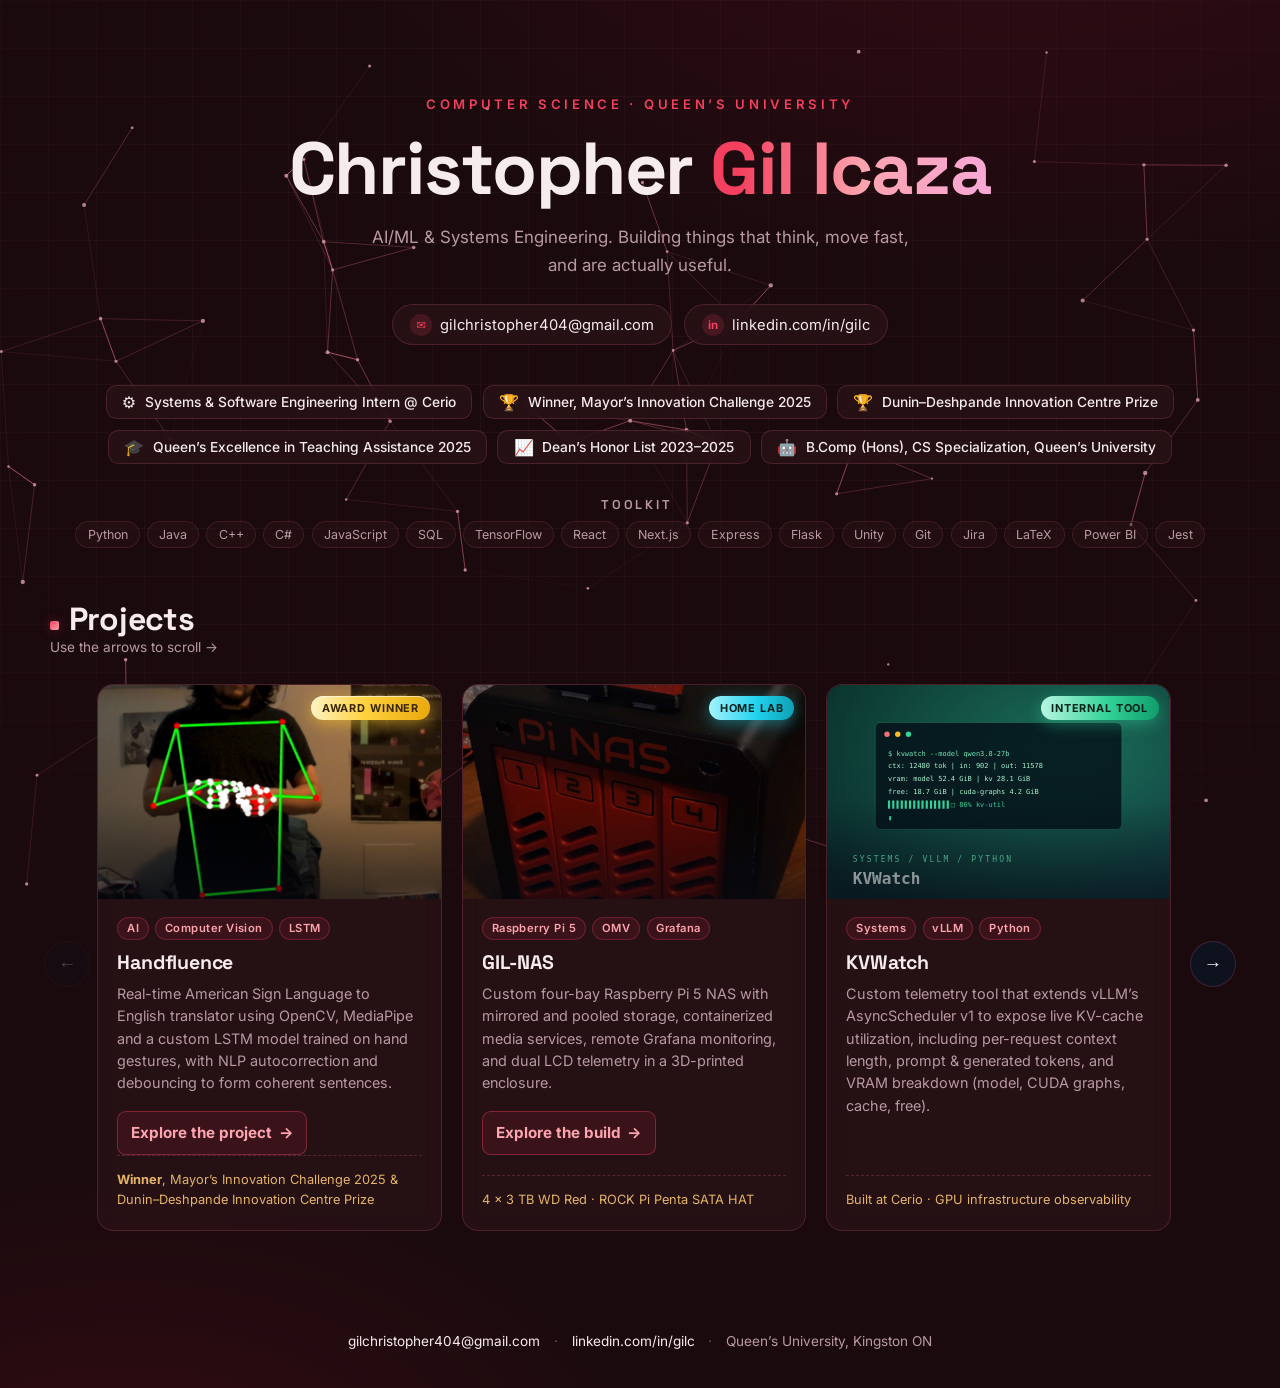
==== index.html @ f4faca21 "Added Handfluence project page & filled in project card in index. Revamped Photo display box & zoom-" ====
<!DOCTYPE html>
<html lang="en">
<head>
  <link rel="icon" href="/favicon.ico" sizes="any">
  <meta charset="UTF-8" />
  <meta name="viewport" content="width=device-width, initial-scale=1.0" />
  <title>Christopher Gil Icaza | Portfolio</title>
  <meta name="description" content="Portfolio of Christopher Gil Icaza, a Computer Science student at Queen's University focused on AI/ML and systems engineering." />
  <link rel="preconnect" href="https://fonts.googleapis.com" />
  <link rel="preconnect" href="https://fonts.gstatic.com" crossorigin />
  <link href="https://fonts.googleapis.com/css2?family=Space+Grotesk:wght@400;500;600;700&family=Inter:wght@400;500;600&display=swap" rel="stylesheet" />
  <link rel="stylesheet" href="css/style.css?v=20260826-13" />
  <link rel="icon" href="data:image/svg+xml,<svg xmlns='http://www.w3.org/2000/svg' viewBox='0 0 100 100'><text y='.9em' font-size='90'>⚡</text></svg>" />
</head>
<body>

  <!-- ============ ANIMATED TECH BACKGROUND ============ -->
  <canvas id="bg" aria-hidden="true"></canvas>
  <div class="grid-overlay" aria-hidden="true"></div>

  <main>

    <!-- ============ HERO / NAME ============ -->
    <header class="hero reveal">
      <p class="eyebrow">Computer Science &middot; Queen&rsquo;s University</p>
      <h1 class="name">
        Christopher <span class="grad">Gil&nbsp;Icaza</span>
      </h1>
      <p class="tagline">
        AI/ML &amp; Systems Engineering. Building things that think, move fast,
        and are actually useful.
      </p>
      <nav class="contact" aria-label="Contact">
        <a class="pill" href="mailto:gilchristopher404@gmail.com">
          <span class="pill-ico">&#9993;</span> gilchristopher404@gmail.com
        </a>
        <a class="pill" href="https://linkedin.com/in/gilc" target="_blank" rel="noopener">
          <span class="pill-ico">in</span> linkedin.com/in/gilc
        </a>
      </nav>
    </header>

    <!-- ============ QUALIFICATIONS ============ -->
    <section class="creds reveal" aria-label="Qualifications">
      <span class="cred">
        <span class="cred-ico">&#9881;</span>
        Systems &amp; Software Engineering Intern @ Cerio
      </span>
      <span class="cred">
        <span class="cred-ico">&#127942;</span>
        Winner, Mayor&rsquo;s Innovation Challenge 2025
      </span>
      <span class="cred">
        <span class="cred-ico">&#127942;</span>
        Dunin&ndash;Deshpande Innovation Centre Prize
      </span>
      <span class="cred">
        <span class="cred-ico">&#127891;</span>
        Queen&rsquo;s Excellence in Teaching Assistance 2025
      </span>
      <span class="cred">
        <span class="cred-ico">&#128200;</span>
        Dean&rsquo;s Honor List 2023&ndash;2025
      </span>
      <span class="cred">
        <span class="cred-ico">&#129302;</span>
        B.Comp (Hons), CS Specialization, Queen&rsquo;s University
      </span>
    </section>

    <!-- ============ SKILLS STRIP ============ -->
    <section class="skills reveal" aria-label="Skills">
      <span class="skills-label">Toolkit</span>
      <ul class="skill-tags">
        <li>Python</li>
        <li>Java</li>
        <li>C++</li>
        <li>C#</li>
        <li>JavaScript</li>
        <li>SQL</li>
        <li>TensorFlow</li>
        <li>React</li>
        <li>Next.js</li>
        <li>Express</li>
        <li>Flask</li>
        <li>Unity</li>
        <li>Git</li>
        <li>Jira</li>
        <li>LaTeX</li>
        <li>Power&nbsp;BI</li>
        <li>Jest</li>
      </ul>
    </section>

    <!-- ============ PROJECT CARDS ============ -->
    <section class="projects reveal" id="projects" aria-label="Projects">
      <div class="projects-head">
        <div>
          <h2>Projects</h2>
          <p class="hint">Use the arrows to scroll &rarr;</p>
        </div>
      </div>

      <div class="carousel">
        <button class="car-btn prev" id="carPrev" aria-label="Previous projects">&larr;</button>

        <!-- The track: copy an entire <article class="card"> block to add a new project.
             To use a real screenshot, just change the img src to your own file,
             e.g. src="images/my-project.png" -->
        <div class="track" id="carTrack">

          <article class="card">
            <div class="card-media">
              <video class="card-preview-video" autoplay muted loop playsinline preload="metadata" poster="assets/handfluence-name-prediction.png" aria-label="Seven-second Handfluence live recognition demo">
                <source src="assets/handfluence-demo-card.mp4" type="video/mp4" />
              </video>
              <span class="card-badge badge-gold">Award Winner</span>
            </div>
            <div class="card-body">
              <div class="card-tags"><span>AI</span><span>Computer Vision</span><span>LSTM</span></div>
              <h3>Handfluence</h3>
              <p>
                Real-time American Sign Language to English translator using OpenCV,
                MediaPipe and a custom LSTM model trained on hand gestures, with NLP
                autocorrection and debouncing to form coherent sentences.
              </p>
              <a class="card-link" href="projects/handfluence.html">Explore the project <span aria-hidden="true">&rarr;</span></a>
              <p class="card-foot">
                <strong>Winner</strong>, Mayor&rsquo;s Innovation Challenge 2025 &amp;
                Dunin&ndash;Deshpande Innovation Centre Prize
              </p>
            </div>
          </article>

          <article class="card">
            <div class="card-media">
              <img class="nas-photo" src="assets/project-gil-nas.png" alt="Custom red and black four-bay GIL-NAS with dual system-monitoring displays" loading="lazy" />
              <span class="card-badge badge-teal">Home Lab</span>
            </div>
            <div class="card-body">
              <div class="card-tags"><span>Raspberry Pi 5</span><span>OMV</span><span>Grafana</span></div>
              <h3>GIL-NAS</h3>
              <p>
                Custom four-bay Raspberry Pi 5 NAS with mirrored and pooled storage,
                containerized media services, remote Grafana monitoring, and dual LCD
                telemetry in a 3D-printed enclosure.
              </p>
              <a class="card-link" href="projects/gil-nas.html">Explore the build <span aria-hidden="true">&rarr;</span></a>
              <p class="card-foot">4 x 3 TB WD Red &middot; ROCK Pi Penta SATA HAT</p>
            </div>
          </article>

          <article class="card">
            <div class="card-media">
              <img src="assets/project-kvwatch.svg" alt="KVWatch project preview" loading="lazy" />
              <span class="card-badge badge-emerald">Internal Tool</span>
            </div>
            <div class="card-body">
              <div class="card-tags"><span>Systems</span><span>vLLM</span><span>Python</span></div>
              <h3>KVWatch</h3>
              <p>
                Custom telemetry tool that extends vLLM&rsquo;s AsyncScheduler&nbsp;v1 to expose
                live KV-cache utilization, including per-request context length, prompt &amp;
                generated tokens, and VRAM breakdown (model, CUDA graphs, cache, free).
              </p>
              <p class="card-foot">Built at Cerio &middot; GPU infrastructure observability</p>
            </div>
          </article>

          <article class="card">
            <div class="card-media">
              <img src="assets/project-llm.svg" alt="Private AI LLM platform preview" loading="lazy" />
              <span class="card-badge badge-amber">MLOps</span>
            </div>
            <div class="card-body">
              <div class="card-tags"><span>LLM</span><span>vLLM</span><span>Qwen 3.8 27B</span></div>
              <h3>Private AI LLM Platform</h3>
              <p>
                Designed and deployed a confidential in-house LLM service for employees,
                built on vLLM + Qwen 3.8 27B and accessed through Cline / DeepSeek Harness.
                Benchmarked TP / PP / DP parallelism modes to lock in max-throughput settings.
              </p>
              <p class="card-foot">Built at Cerio &middot; internal AI infrastructure</p>
            </div>
          </article>

          <article class="card">
            <div class="card-media">
              <img src="assets/project-bench.svg" alt="CDI benchmark suite preview" loading="lazy" />
              <span class="card-badge badge-crimson">Performance</span>
            </div>
            <div class="card-body">
              <div class="card-tags"><span>Python</span><span>Docker</span><span>NVIDIA</span></div>
              <h3>CDI GPU/CPU Benchmark Suite</h3>
              <p>
                Automated GPU/CPU performance benchmarks analyzing latency, throughput and
                PCIe utilization on Composable Disaggregated Infrastructure, plus dashboards
                and reports for the Systems Engineering team.
              </p>
              <p class="card-foot">Cerio &middot; distributed systems &amp; network-attached GPU scalability</p>
            </div>
          </article>

          <article class="card">
            <div class="card-media">
              <img src="assets/project-web.svg" alt="Game Design Club website preview" loading="lazy" />
              <span class="card-badge badge-teal">Full-Stack</span>
            </div>
            <div class="card-body">
              <div class="card-tags"><span>React</span><span>Sanity CMS</span><span>Jest</span></div>
              <h3>Game Design Club Website</h3>
              <p>
                Redesigned the Queen&rsquo;s Game Design Club site with React, JavaScript and
                Tailwind, wired a custom Sanity Studio CMS schema with Google OAuth so the
                executive team can edit content without code. The site was tested end-to-end with
                Jest &amp; Cypress.
              </p>
              <p class="card-foot">Full-stack developer &amp; QA, Jan &ndash; Apr 2025</p>
            </div>
          </article>

        </div>

        <button class="car-btn next" id="carNext" aria-label="Next projects">&rarr;</button>
      </div>
    </section>

  </main>

  <!-- ============ FOOTER ============ -->
  <footer>
    <a href="mailto:gilchristopher404@gmail.com">gilchristopher404@gmail.com</a>
    <span class="foot-dot">&middot;</span>
    <a href="https://linkedin.com/in/gilc" target="_blank" rel="noopener">linkedin.com/in/gilc</a>
    <span class="foot-dot">&middot;</span>
    <span>Queen&rsquo;s University, Kingston ON</span>
  </footer>

  <script src="js/main.js?v=20260826-4"></script>
</body>
</html>
---- css/style.css ----
/* ============================================================
   Portfolio - Christopher Gil Icaza
   Dark tech theme + animated particle background
   ============================================================ */

:root {
  --bg: #1a0a0d;
  --bg-soft: #1b0d11;
  --panel: rgba(46, 20, 26, 0.60);
  --panel-border: rgba(196, 92, 114, 0.24);
  --text: #f6ecee;
  --text-dim: #b99aa2;
  --accent: #f43f5e;
  --accent-2: #fda4af;
  --accent-3: #e5b567;
  --glow: rgba(244, 63, 94, 0.32);
  /* Card width = (visible track - 2 gaps) / 3, so exactly 3 full cards
     always fit the viewport, with no cropped edges at any scroll position. */
  --card-w: calc((100% - 2.5rem) / 3);
}

* { margin: 0; padding: 0; box-sizing: border-box; }

html { scroll-behavior: smooth; }

body {
  font-family: "Inter", system-ui, -apple-system, "Segoe UI", sans-serif;
  background:
    radial-gradient(1200px 700px at 80% -10%, rgba(159, 18, 57, 0.20), transparent 60%),
    radial-gradient(900px 600px at 10% 110%, rgba(190, 24, 60, 0.16), transparent 60%),
    var(--bg);
  color: var(--text);
  min-height: 100vh;
  overflow-x: hidden;
}

/* ---------- Background layers ---------- */

#bg {
  position: fixed;
  inset: 0;
  width: 100%;
  height: 100%;
  z-index: 0;
  pointer-events: none;
}

.grid-overlay {
  position: fixed;
  inset: 0;
  z-index: 0;
  pointer-events: none;
  background-image:
    linear-gradient(rgba(190, 120, 130, 0.055) 1px, transparent 1px),
    linear-gradient(90deg, rgba(190, 120, 130, 0.055) 1px, transparent 1px);
  background-size: 48px 48px;
  mask-image: radial-gradient(ellipse 90% 80% at 50% 40%, black 40%, transparent 100%);
  -webkit-mask-image: radial-gradient(ellipse 90% 80% at 50% 40%, black 40%, transparent 100%);
}

main {
  position: relative;
  z-index: 1;
  max-width: 1240px;
  margin: 0 auto;
  padding: clamp(3rem, 8vh, 5.5rem) 1.5rem 3rem;
}

/* ---------- Hero ---------- */

.hero { text-align: center; padding: 1.5rem 0 2.5rem; }

.eyebrow {
  font-size: 0.82rem;
  font-weight: 600;
  letter-spacing: 0.28em;
  text-transform: uppercase;
  color: var(--accent);
  margin-bottom: 1.1rem;
}

.name {
  font-family: "Space Grotesk", "Inter", sans-serif;
  font-size: clamp(2.6rem, 7vw, 4.6rem);
  font-weight: 700;
  line-height: 1.05;
  letter-spacing: -0.02em;
}

.name .grad {
  background: linear-gradient(92deg, var(--accent) 10%, var(--accent-2) 55%, #f9a8d4 95%);
  -webkit-background-clip: text;
  background-clip: text;
  color: transparent;
}

.tagline {
  margin: 1.1rem auto 0;
  max-width: 34rem;
  color: var(--text-dim);
  font-size: 1.06rem;
  line-height: 1.6;
}

.contact {
  display: flex;
  justify-content: center;
  flex-wrap: wrap;
  gap: 0.7rem;
  margin-top: 1.6rem;
}

.pill {
  display: inline-flex;
  align-items: center;
  gap: 0.5rem;
  padding: 0.55rem 1.1rem;
  border-radius: 999px;
  border: 1px solid var(--panel-border);
  background: var(--panel);
  backdrop-filter: blur(8px);
  color: var(--text);
  text-decoration: none;
  font-size: 0.92rem;
  transition: border-color 0.25s, box-shadow 0.25s, transform 0.25s;
}

.pill:hover {
  border-color: var(--accent);
  box-shadow: 0 0 22px var(--glow);
  transform: translateY(-2px);
}

.pill-ico {
  display: inline-grid;
  place-items: center;
  width: 1.35rem;
  height: 1.35rem;
  border-radius: 50%;
  background: rgba(244, 63, 94, 0.16);
  color: var(--accent);
  font-size: 0.72rem;
  font-weight: 700;
}

/* ---------- Qualifications ---------- */

.creds {
  display: flex;
  flex-wrap: wrap;
  justify-content: center;
  gap: 0.65rem;
  padding: 0 0 2rem;
}

.cred {
  display: inline-flex;
  align-items: center;
  gap: 0.55rem;
  padding: 0.5rem 0.95rem;
  border-radius: 0.65rem;
  border: 1px solid var(--panel-border);
  background: var(--panel);
  backdrop-filter: blur(8px);
  font-size: 0.86rem;
  font-weight: 500;
  color: var(--text);
  transition: border-color 0.25s, box-shadow 0.25s, transform 0.25s;
}

.cred:hover {
  border-color: rgba(244, 63, 94, 0.65);
  box-shadow: 0 0 18px rgba(244, 63, 94, 0.30);
  transform: translateY(-2px);
}

.cred-ico { font-size: 1rem; line-height: 1; }

/* ---------- Skills strip ---------- */

.skills {
  display: flex;
  flex-wrap: wrap;
  align-items: center;
  justify-content: center;
  gap: 0.5rem 0.9rem;
  margin-bottom: 3.2rem;
}

.skills-label {
  font-family: "Space Grotesk", sans-serif;
  font-weight: 600;
  font-size: 0.8rem;
  letter-spacing: 0.22em;
  text-transform: uppercase;
  color: var(--text-dim);
  margin-right: 0.4rem;
}

.skill-tags {
  display: flex;
  flex-wrap: wrap;
  justify-content: center;
  gap: 0.45rem;
  list-style: none;
}

.skill-tags li {
  font-size: 0.78rem;
  padding: 0.32rem 0.7rem;
  border-radius: 999px;
  color: var(--text-dim);
  border: 1px solid rgba(196, 92, 114, 0.18);
  background: rgba(46, 20, 26, 0.42);
}

.skill-tags li:hover { color: var(--accent); border-color: rgba(244, 63, 94, 0.5); }

/* ---------- Projects / carousel ---------- */

.projects-head {
  display: flex;
  align-items: flex-end;
  justify-content: space-between;
  margin-bottom: 1.2rem;
  padding: 0 0.4rem;
}

.projects-head h2 {
  font-family: "Space Grotesk", sans-serif;
  font-size: clamp(1.5rem, 3vw, 2rem);
  font-weight: 700;
  letter-spacing: -0.01em;
}

.projects-head h2::before {
  content: "";
  display: inline-block;
  width: 0.55rem;
  height: 0.55rem;
  border-radius: 2px;
  margin-right: 0.6rem;
  background: linear-gradient(135deg, var(--accent), var(--accent-2));
  box-shadow: 0 0 12px var(--glow);
}

.hint { color: var(--text-dim); font-size: 0.85rem; }

.carousel {
  position: relative;
  display: flex;
  align-items: center;
  gap: 0.4rem;
}

.track {
  display: flex;
  gap: 1.25rem;
  overflow-x: auto;
  scroll-snap-type: x mandatory;
  padding: 0.6rem 0.4rem 1.4rem;
  margin: 0;
  scrollbar-width: none;      /* hide scrollbar (Firefox) */
  -webkit-overflow-scrolling: touch;
  flex: 1;
}
.track::-webkit-scrollbar { display: none; }

/* ---------- Cards ---------- */

.card {
  flex: 0 0 var(--card-w);
  width: var(--card-w);
  scroll-snap-align: start;
  display: flex;
  flex-direction: column;
  border-radius: 1rem;
  border: 1px solid var(--panel-border);
  background: var(--panel);
  backdrop-filter: blur(10px);
  overflow: hidden;
  transition: transform 0.3s ease, border-color 0.3s ease, box-shadow 0.3s ease;
}

.card:hover {
  transform: translateY(-6px);
  border-color: rgba(244, 63, 94, 0.55);
  box-shadow:
    0 14px 40px rgba(20, 4, 8, 0.70),
    0 0 28px rgba(244, 63, 94, 0.20);
}

.card-media {
  position: relative;
  aspect-ratio: 16 / 10;
  background: var(--bg-soft);
  overflow: hidden;
}

.card-media img,
.card-media video {
  width: 100%;
  height: 100%;
  object-fit: cover;
  display: block;
  transition: transform 0.45s ease;
}

.card-media img.nas-photo { object-position: center 58%; }

.card:hover .card-media img,
.card:hover .card-media video { transform: scale(1.045); }

.card-media::after {
  content: "";
  position: absolute;
  inset: 0;
  background: linear-gradient(to top, rgba(7, 11, 20, 0.55), transparent 45%);
  pointer-events: none;
}

.card-badge {
  position: absolute;
  top: 0.7rem;
  right: 0.7rem;
  z-index: 1;
  font-size: 0.68rem;
  font-weight: 700;
  letter-spacing: 0.08em;
  text-transform: uppercase;
  padding: 0.32rem 0.65rem;
  border-radius: 999px;
  color: #1c0a0e;
  background: linear-gradient(92deg, var(--accent), var(--accent-2));
  box-shadow: 0 4px 14px var(--glow);
}

/* ---- Unique per-project badge colors (edit freely) ---- */
.badge-gold {
  color: #3a2503;
  background: linear-gradient(92deg, #fff3c4, #ffd23e 45%, #e8a80c);
  box-shadow: 0 4px 16px rgba(255, 200, 40, 0.55), inset 0 1px 0 rgba(255,255,255,0.6);
}
.badge-emerald {
  color: #052018;
  background: linear-gradient(92deg, #b9f7e2, #34d399 55%, #0f9d6a);
  box-shadow: 0 4px 16px rgba(52, 211, 153, 0.45);
}
.badge-amber {
  color: #2a1402;
  background: linear-gradient(92deg, #ffe1b0, #fbbf24 55%, #e08a0b);
  box-shadow: 0 4px 16px rgba(251, 191, 36, 0.45);
}
.badge-crimson {
  color: #fff1f2;
  background: linear-gradient(92deg, #fb7185, #e11d48 55%, #9f1239);
  box-shadow: 0 4px 16px rgba(225, 29, 72, 0.5);
}
.badge-teal {
  color: #04201d;
  background: linear-gradient(92deg, #a5f3fc, #22d3ee 55%, #0e9fb5);
  box-shadow: 0 4px 16px rgba(34, 211, 238, 0.45);
}

.card-body {
  display: flex;
  flex-direction: column;
  flex: 1;
  padding: 1.1rem 1.2rem 1.25rem;
}

.card-tags { display: flex; flex-wrap: wrap; gap: 0.4rem; margin-bottom: 0.65rem; }

.card-tags span {
  font-size: 0.7rem;
  font-weight: 600;
  letter-spacing: 0.04em;
  padding: 0.22rem 0.55rem;
  border-radius: 999px;
  color: var(--accent-2);
  background: rgba(244, 63, 94, 0.10);
  border: 1px solid rgba(244, 63, 94, 0.28);
}

.card-body h3 {
  font-family: "Space Grotesk", sans-serif;
  font-size: 1.22rem;
  font-weight: 700;
  margin-bottom: 0.5rem;
  letter-spacing: -0.01em;
}

.card-body p {
  font-size: 0.9rem;
  line-height: 1.55;
  color: var(--text-dim);
}

.card-link {
  display: inline-flex;
  align-items: center;
  gap: 0.4rem;
  width: fit-content;
  min-height: 44px;
  margin-top: 1rem;
  padding: 0.62rem 0.82rem;
  border: 1px solid rgba(244, 63, 94, 0.38);
  border-radius: 0.55rem;
  background: rgba(244, 63, 94, 0.1);
  color: var(--accent-2);
  font-size: 0.95rem;
  font-weight: 700;
  text-decoration: none;
  transition: color 0.2s, gap 0.2s, border-color 0.2s, background 0.2s, box-shadow 0.2s;
}

.card-link:hover {
  gap: 0.65rem;
  color: var(--text);
  border-color: var(--accent);
  background: rgba(244, 63, 94, 0.18);
  box-shadow: 0 0 18px rgba(244, 63, 94, 0.18);
}
.card-link:focus-visible,
.back-link:focus-visible {
  outline: 2px solid var(--accent-2);
  outline-offset: 4px;
  border-radius: 0.2rem;
}

.card-foot {
  margin-top: auto;
  padding-top: 0.9rem;
  font-size: 0.8rem !important;
  color: var(--accent-3) !important;
  border-top: 1px dashed rgba(196, 92, 114, 0.30);
}

/* ---------- Carousel arrows ---------- */

.car-btn {
  flex: 0 0 auto;
  z-index: 2;
  width: 2.9rem;
  height: 2.9rem;
  border-radius: 50%;
  border: 1px solid var(--panel-border);
  background: rgba(13, 20, 36, 0.85);
  backdrop-filter: blur(6px);
  color: var(--text);
  font-size: 1.15rem;
  cursor: pointer;
  display: grid;
  place-items: center;
  transition: border-color 0.25s, box-shadow 0.25s, background 0.25s, opacity 0.25s, transform 0.15s;
}

.car-btn:hover:not(:disabled) {
  border-color: var(--accent);
  box-shadow: 0 0 20px var(--glow);
  background: rgba(20, 32, 55, 0.95);
}

.car-btn:active:not(:disabled) { transform: scale(0.93); }

.car-btn:disabled { opacity: 0.25; cursor: default; }

/* ---------- Footer ---------- */

footer {
  position: relative;
  z-index: 1;
  text-align: center;
  padding: 2rem 1rem 2.4rem;
  color: var(--text-dim);
  font-size: 0.85rem;
}

footer a { color: var(--text); text-decoration: none; }
footer a:hover { color: var(--accent); }
.foot-dot { margin: 0 0.6rem; opacity: 0.5; }

/* ---------- Project detail pages ---------- */

.detail-main {
  --detail-body-size: 0.96rem;
  max-width: 1080px;
}

.back-link {
  display: inline-flex;
  align-items: center;
  gap: 0.45rem;
  margin-bottom: 2.5rem;
  color: var(--text-dim);
  font-size: 0.88rem;
  font-weight: 600;
  text-decoration: none;
  transition: color 0.2s, transform 0.2s;
}

.back-link:hover { color: var(--accent-2); transform: translateX(-3px); }

.detail-hero {
  display: grid;
  grid-template-columns: minmax(0, 1fr) minmax(280px, 0.78fr);
  align-items: center;
  gap: clamp(2rem, 6vw, 5rem);
  padding-bottom: 4rem;
}

.detail-kicker {
  margin-bottom: 0.8rem;
  color: var(--accent);
  font-size: 0.78rem;
  font-weight: 700;
  letter-spacing: 0.2em;
  text-transform: uppercase;
}

.detail-title {
  font-family: "Space Grotesk", "Inter", sans-serif;
  font-size: clamp(3.2rem, 8vw, 6.2rem);
  line-height: 0.95;
  letter-spacing: -0.05em;
}

.detail-lede {
  max-width: 39rem;
  margin-top: 1.4rem;
  color: var(--text-dim);
  font-size: clamp(1rem, 2vw, 1.16rem);
  line-height: 1.7;
}

.detail-photo-wrap {
  position: relative;
  border: 1px solid var(--panel-border);
  border-radius: 1.25rem;
  padding: 0.55rem;
  background: var(--panel);
  box-shadow: 0 22px 60px rgba(8, 2, 4, 0.52), 0 0 30px rgba(244, 63, 94, 0.14);
  transform: rotate(1.2deg);
}

.detail-photo {
  display: block;
  width: 100%;
  max-height: 620px;
  object-fit: cover;
  object-position: center 62%;
  border-radius: 0.9rem;
}

.detail-demo-video {
  aspect-ratio: 16 / 9;
  background: #050505;
  object-position: center;
}

.handfluence-main { max-width: 1320px; }

.handfluence-main > .detail-section {
  width: 100%;
  max-width: 1080px;
  margin-right: auto;
  margin-left: auto;
}

.handfluence-hero {
  grid-template-columns: minmax(360px, 0.7fr) minmax(620px, 1.3fr);
  gap: clamp(2.5rem, 4vw, 4rem);
}

.handfluence-hero .detail-title {
  font-size: clamp(3.2rem, 6vw, 5rem);
}

.detail-media-caption {
  padding: 0.65rem 0.35rem 0.1rem;
  color: var(--text-dim);
  font-size: 0.76rem;
  line-height: 1.45;
}

.detail-section { margin-bottom: 4rem; }

.detail-section h2 {
  margin-bottom: 1.35rem;
  font-family: "Space Grotesk", sans-serif;
  font-size: clamp(1.55rem, 4vw, 2.15rem);
}

.detail-section h2::before {
  content: "";
  display: inline-block;
  width: 0.55rem;
  height: 0.55rem;
  margin-right: 0.65rem;
  border-radius: 2px;
  background: linear-gradient(135deg, var(--accent), var(--accent-2));
  box-shadow: 0 0 12px var(--glow);
}

.spec-grid {
  display: grid;
  grid-template-columns: repeat(3, minmax(0, 1fr));
  gap: 0.9rem;
}

.spec {
  min-height: 128px;
  padding: 1.15rem;
  border: 1px solid var(--panel-border);
  border-radius: 0.9rem;
  background: var(--panel);
  backdrop-filter: blur(8px);
}

.spec-label {
  display: block;
  margin-bottom: 0.55rem;
  color: var(--accent-2);
  font-size: 0.7rem;
  font-weight: 700;
  letter-spacing: 0.12em;
  text-transform: uppercase;
}

.spec strong {
  display: block;
  font-family: "Space Grotesk", sans-serif;
  font-size: 1rem;
  line-height: 1.35;
}

.spec p {
  margin-top: 0.5rem;
  color: var(--text-dim);
  font-size: 0.9rem;
  line-height: 1.6;
}

.detail-copy p {
  margin-top: 0.5rem;
  color: var(--text-dim);
  font-size: var(--detail-body-size);
  line-height: 1.7;
}

.monitoring-copy { max-width: 760px; }

.dashboard-frame {
  margin-top: 1.4rem;
  padding: 0.55rem;
  border: 1px solid var(--panel-border);
  border-radius: 1rem;
  background: var(--panel);
  box-shadow: 0 18px 50px rgba(8, 2, 4, 0.48), 0 0 26px rgba(244, 63, 94, 0.12);
}

.dashboard-zoom {
  position: relative;
  display: block;
  width: 100%;
  padding: 0;
  overflow: hidden;
  border: 0;
  border-radius: 0.7rem;
  background: transparent;
  color: var(--text);
  cursor: zoom-in;
}

.dashboard-zoom img {
  display: block;
  width: 100%;
  transition: transform 0.3s ease, filter 0.3s ease;
}

.dashboard-zoom:hover img { transform: scale(1.012); filter: brightness(0.78); }

.dashboard-zoom:focus-visible {
  outline: 2px solid var(--accent-2);
  outline-offset: 4px;
}

.zoom-hint {
  position: absolute;
  inset: 0;
  display: flex;
  align-items: center;
  justify-content: center;
  gap: 0.75rem;
  font-size: 0.92rem;
  font-weight: 700;
  opacity: 0;
  transition: opacity 0.25s ease;
}

.dashboard-zoom:hover .zoom-hint,
.dashboard-zoom:focus-visible .zoom-hint { opacity: 1; }

.zoom-glyph {
  position: relative;
  display: inline-block;
  width: 1.8rem;
  height: 1.8rem;
  border: 2px solid currentColor;
  border-radius: 50%;
}

.zoom-glyph::before,
.zoom-glyph::after {
  content: "";
  position: absolute;
  background: currentColor;
}

.zoom-glyph::before { width: 0.7rem; height: 2px; top: 0.78rem; left: 0.46rem; }
.zoom-glyph::after { width: 2px; height: 0.7rem; top: 0.45rem; left: 0.79rem; box-shadow: 0.86rem 1.02rem 0 0 currentColor; transform: rotate(-38deg); transform-origin: bottom; }

.image-lightbox {
  position: fixed;
  inset: 50% auto auto 50%;
  transform: translate(-50%, -50%);
  width: min(84vw, 1400px);
  max-width: none;
  max-height: 88vh;
  padding: 3rem 1rem 0.8rem;
  overflow: auto;
  border: 1px solid rgba(253, 164, 175, 0.4);
  border-radius: 1rem;
  background: rgba(18, 7, 10, 0.98);
  color: var(--text-dim);
  box-shadow: 0 0 0 100vmax rgba(4, 1, 2, 0.86), 0 24px 90px rgba(0, 0, 0, 0.82), 0 0 34px var(--glow);
}

.image-lightbox::backdrop {
  background: rgba(4, 1, 2, 0.86);
  backdrop-filter: blur(5px);
}

.image-lightbox img {
  display: block;
  width: 100%;
  border-radius: 0.55rem;
  cursor: zoom-in;
}

.image-lightbox p {
  padding: 0.65rem 0 0;
  text-align: center;
  font-size: 0.78rem;
}

.lightbox-close {
  position: absolute;
  top: 0.55rem;
  right: 0.75rem;
  width: 2.2rem;
  height: 2.2rem;
  border: 1px solid var(--panel-border);
  border-radius: 50%;
  background: rgba(46, 20, 26, 0.9);
  color: var(--text);
  font-size: 1.45rem;
  line-height: 1;
  cursor: pointer;
}

.dashboard-frame figcaption {
  padding: 0.75rem 0.45rem 0.25rem;
  color: var(--text-dim);
  font-size: 0.76rem;
  line-height: 1.5;
}

.detail-columns {
  display: grid;
  grid-template-columns: repeat(2, minmax(0, 1fr));
  gap: 1rem;
}

.detail-panel {
  padding: clamp(1.25rem, 3vw, 1.7rem);
  border: 1px solid var(--panel-border);
  border-radius: 1rem;
  background: var(--panel);
  backdrop-filter: blur(10px);
}

.detail-panel h3 {
  margin-bottom: 0.8rem;
  font-family: "Space Grotesk", sans-serif;
  font-size: 1.2rem;
}

.detail-panel p {
  color: var(--text-dim);
  font-size: var(--detail-body-size);
  line-height: 1.7;
}

.service-list {
  display: flex;
  flex-wrap: wrap;
  gap: 0.55rem;
  margin-top: 1rem;
  list-style: none;
}

.service-list li {
  padding: 0.38rem 0.72rem;
  border: 1px solid rgba(244, 63, 94, 0.28);
  border-radius: 999px;
  color: var(--accent-2);
  background: rgba(244, 63, 94, 0.1);
  font-size: 0.76rem;
  font-weight: 600;
}

.detail-note {
  padding: 1.2rem 1.35rem;
  border-left: 3px solid var(--accent);
  border-radius: 0 0.75rem 0.75rem 0;
  background: rgba(244, 63, 94, 0.08);
  color: var(--text-dim);
  font-size: var(--detail-body-size);
  line-height: 1.65;
}

.credit-panel {
  display: grid;
  grid-template-columns: minmax(0, 1.15fr) minmax(280px, 0.85fr);
  gap: clamp(1.5rem, 4vw, 3rem);
  padding: clamp(1.35rem, 4vw, 2rem);
  border: 1px solid var(--panel-border);
  border-radius: 1rem;
  background: var(--panel);
  backdrop-filter: blur(10px);
}

.credit-copy {
  color: var(--text-dim);
  font-size: var(--detail-body-size);
  line-height: 1.75;
}

.inline-link {
  color: var(--accent-2);
  font-weight: 600;
  text-decoration-color: rgba(253, 164, 175, 0.45);
  text-underline-offset: 0.16em;
}

.inline-link:hover { color: var(--text); text-decoration-color: currentColor; }

.source-link {
  display: inline-flex;
  align-items: center;
  gap: 0.45rem;
  margin-top: 1.1rem;
  color: var(--accent-2);
  font-size: 0.9rem;
  font-weight: 700;
  text-decoration: none;
}

.source-link:hover { color: var(--text); }
.source-link:focus-visible {
  outline: 2px solid var(--accent-2);
  outline-offset: 4px;
  border-radius: 0.2rem;
}

.credit-panel h3 {
  margin-bottom: 0.85rem;
  font-family: "Space Grotesk", sans-serif;
  font-size: 1.1rem;
}

.improvement-list {
  display: grid;
  gap: 0.65rem;
  list-style: none;
}

.improvement-list li {
  position: relative;
  padding-left: 1.15rem;
  color: var(--text-dim);
  font-size: 0.86rem;
  line-height: 1.55;
}

.improvement-list li::before {
  content: "";
  position: absolute;
  top: 0.55rem;
  left: 0;
  width: 0.42rem;
  height: 0.42rem;
  border-radius: 50%;
  background: var(--accent);
  box-shadow: 0 0 9px var(--glow);
}

/* ---------- Handfluence detail page ---------- */

.pipeline {
  display: grid;
  grid-template-columns: repeat(6, minmax(0, 1fr));
  gap: 0.65rem;
  counter-reset: pipeline;
}

.pipeline-step {
  min-height: 150px;
  padding: 1rem;
  border: 1px solid var(--panel-border);
  border-radius: 0.9rem;
  background: var(--panel);
  backdrop-filter: blur(8px);
  counter-increment: pipeline;
}

.pipeline-step::before {
  content: "0" counter(pipeline);
  display: block;
  margin-bottom: 0.8rem;
  color: var(--accent);
  font-family: "Space Grotesk", sans-serif;
  font-size: 0.72rem;
  font-weight: 700;
  letter-spacing: 0.12em;
}

.pipeline-step strong {
  display: block;
  margin-bottom: 0.45rem;
  font-family: "Space Grotesk", sans-serif;
  font-size: 0.92rem;
  line-height: 1.3;
}

.pipeline-step p {
  color: var(--text-dim);
  font-size: 0.78rem;
  line-height: 1.55;
}

.detail-columns.three { grid-template-columns: repeat(3, minmax(0, 1fr)); }

.award-callout {
  display: grid;
  grid-template-columns: minmax(220px, 0.65fr) minmax(0, 1.35fr);
  gap: clamp(1.5rem, 5vw, 3.5rem);
  align-items: center;
  padding: clamp(1.5rem, 4vw, 2.4rem);
  border: 1px solid rgba(255, 210, 62, 0.32);
  border-radius: 1rem;
  background: linear-gradient(135deg, rgba(88, 54, 8, 0.3), var(--panel));
  box-shadow: 0 18px 48px rgba(8, 2, 4, 0.38), 0 0 25px rgba(255, 200, 40, 0.1);
}

.award-mark { text-align: center; }

.award-mark span {
  display: block;
  color: #ffd23e;
  font-family: "Space Grotesk", sans-serif;
  font-size: clamp(3rem, 8vw, 5.5rem);
  font-weight: 700;
  line-height: 1;
}

.award-mark p {
  margin-top: 0.65rem;
  color: var(--accent-3);
  font-size: 0.75rem;
  font-weight: 700;
  letter-spacing: 0.12em;
  text-transform: uppercase;
}

.award-copy h3 {
  margin-bottom: 0.75rem;
  font-family: "Space Grotesk", sans-serif;
  font-size: clamp(1.25rem, 3vw, 1.7rem);
}

.award-copy > p {
  color: var(--text-dim);
  font-size: var(--detail-body-size);
  line-height: 1.7;
}

.award-facts {
  display: grid;
  grid-template-columns: repeat(2, minmax(0, 1fr));
  gap: 0.6rem;
  margin-top: 1.15rem;
  list-style: none;
}

.award-facts li {
  padding: 0.78rem 0.9rem;
  border: 1px solid rgba(255, 210, 62, 0.36);
  border-radius: 0.65rem;
  background: rgba(36, 16, 14, 0.52);
  color: var(--text);
  font-size: 0.9rem;
  font-weight: 600;
  line-height: 1.55;
}

.gallery-intro {
  max-width: 720px;
  margin: -0.55rem 0 1.25rem;
  color: var(--text-dim);
  font-size: var(--detail-body-size);
  line-height: 1.7;
}

.event-gallery {
  display: grid;
  grid-template-columns: repeat(2, minmax(0, 1fr));
  align-items: start;
  gap: 1rem;
}

.event-photo {
  overflow: hidden;
  border: 1px solid var(--panel-border);
  border-radius: 1rem;
  background: var(--panel);
  box-shadow: 0 16px 42px rgba(8, 2, 4, 0.34);
}

.event-photo-wide { grid-column: 1 / -1; }

.event-photo-button {
  position: relative;
  display: block;
  overflow: hidden;
  width: 100%;
  padding: 0;
  border: 0;
  background: var(--bg-soft);
  color: var(--text);
  cursor: zoom-in;
}

.event-photo-button::after {
  content: "+";
  position: absolute;
  right: 0.8rem;
  bottom: 0.8rem;
  display: grid;
  place-items: center;
  width: 2.25rem;
  height: 2.25rem;
  border: 1px solid rgba(255, 255, 255, 0.42);
  border-radius: 50%;
  background: rgba(18, 7, 10, 0.78);
  color: var(--text);
  font-size: 1.35rem;
  font-weight: 500;
  opacity: 0;
  transform: scale(0.85);
  transition: opacity 0.2s ease, transform 0.2s ease;
}

.event-photo-button:hover::after,
.event-photo-button:focus-visible::after {
  opacity: 1;
  transform: scale(1);
}

.event-photo-button:focus-visible {
  outline: 2px solid var(--accent-2);
  outline-offset: -4px;
}

.event-photo img {
  display: block;
  width: 100%;
  height: auto;
  transition: transform 0.3s ease, filter 0.3s ease;
}

.event-photo-button:hover img { transform: scale(1.018); filter: brightness(0.88); }

.event-photo-award img {
  background: linear-gradient(145deg, rgba(83, 35, 46, 0.45), rgba(18, 7, 10, 0.96));
}

.event-photo figcaption {
  padding: 0.8rem 0.95rem 0.9rem;
  color: var(--text-dim);
  font-size: 0.8rem;
  line-height: 1.5;
}

.prototype-photo-portrait {
  grid-column: 1 / -1;
  justify-self: center;
  width: min(100%, 560px);
}

.event-lightbox img {
  width: 100%;
  max-width: none;
  cursor: zoom-in;
  transition: width 0.25s ease;
}

.image-lightbox.is-zoomed img {
  width: 180%;
  cursor: zoom-out;
}

.lightbox-instruction {
  display: block;
  margin-top: 0.25rem;
  color: var(--accent-2);
  font-weight: 600;
}

.team-list {
  display: grid;
  grid-template-columns: repeat(3, minmax(0, 1fr));
  gap: 0.8rem;
  list-style: none;
}

.team-list li {
  padding: 1rem;
  border: 1px solid var(--panel-border);
  border-radius: 0.8rem;
  background: var(--panel);
}

.team-list strong {
  display: block;
  margin-bottom: 0.35rem;
  font-family: "Space Grotesk", sans-serif;
  font-size: 0.96rem;
}

.team-list span {
  color: var(--text-dim);
  font-size: 0.8rem;
  line-height: 1.45;
}

.coverage-links {
  display: grid;
  grid-template-columns: repeat(2, minmax(0, 1fr));
  gap: 0.8rem;
}

.coverage-link {
  display: flex;
  justify-content: space-between;
  gap: 1rem;
  padding: 1.05rem 1.15rem;
  border: 1px solid var(--panel-border);
  border-radius: 0.8rem;
  background: var(--panel);
  color: var(--text);
  font-size: 0.88rem;
  font-weight: 600;
  line-height: 1.45;
  text-decoration: none;
  transition: border-color 0.2s, background 0.2s, transform 0.2s;
}

.coverage-link:hover {
  border-color: var(--accent);
  background: rgba(244, 63, 94, 0.14);
  transform: translateY(-2px);
}

.coverage-link:focus-visible {
  outline: 2px solid var(--accent-2);
  outline-offset: 4px;
}

/* ---------- Reveal on scroll ---------- */

.reveal {
  opacity: 0;
  transform: translateY(22px);
  transition: opacity 0.7s ease, transform 0.7s ease;
}

.reveal.visible { opacity: 1; transform: none; }

/* ---------- Responsive ---------- */

@media (max-width: 1024px) {
  /* 2 full cards per view */
  :root { --card-w: calc((100% - 1.25rem) / 2); }
  .pipeline { grid-template-columns: repeat(3, minmax(0, 1fr)); }
  .handfluence-hero { grid-template-columns: 1fr; }
}

@media (max-width: 640px) {
  /* 1 full card per view */
  :root { --card-w: 100%; }
  .car-btn { width: 2.4rem; height: 2.4rem; font-size: 1rem; }
  .projects-head { flex-direction: column; align-items: flex-start; gap: 0.2rem; }
  .detail-hero { grid-template-columns: 1fr; padding-bottom: 3rem; }
  .detail-photo-wrap { transform: none; }
  .detail-photo { max-height: 520px; }
  .spec-grid, .detail-columns { grid-template-columns: 1fr; }
  .detail-columns.three,
  .pipeline,
  .team-list,
  .coverage-links,
  .event-gallery,
  .award-callout,
  .award-facts { grid-template-columns: 1fr; }
  .event-photo-wide { grid-column: auto; }
  .prototype-photo-portrait { grid-column: auto; }
  .image-lightbox { width: 92vw; max-height: 90vh; }
  .credit-panel { grid-template-columns: 1fr; }
  .back-link { margin-bottom: 2rem; }
}

/* Respect reduced-motion preferences */
@media (prefers-reduced-motion: reduce) {
  html { scroll-behavior: auto; }
  .reveal { opacity: 1; transform: none; transition: none; }
  .card, .card-media img, .pill, .cred { transition: none; }
}
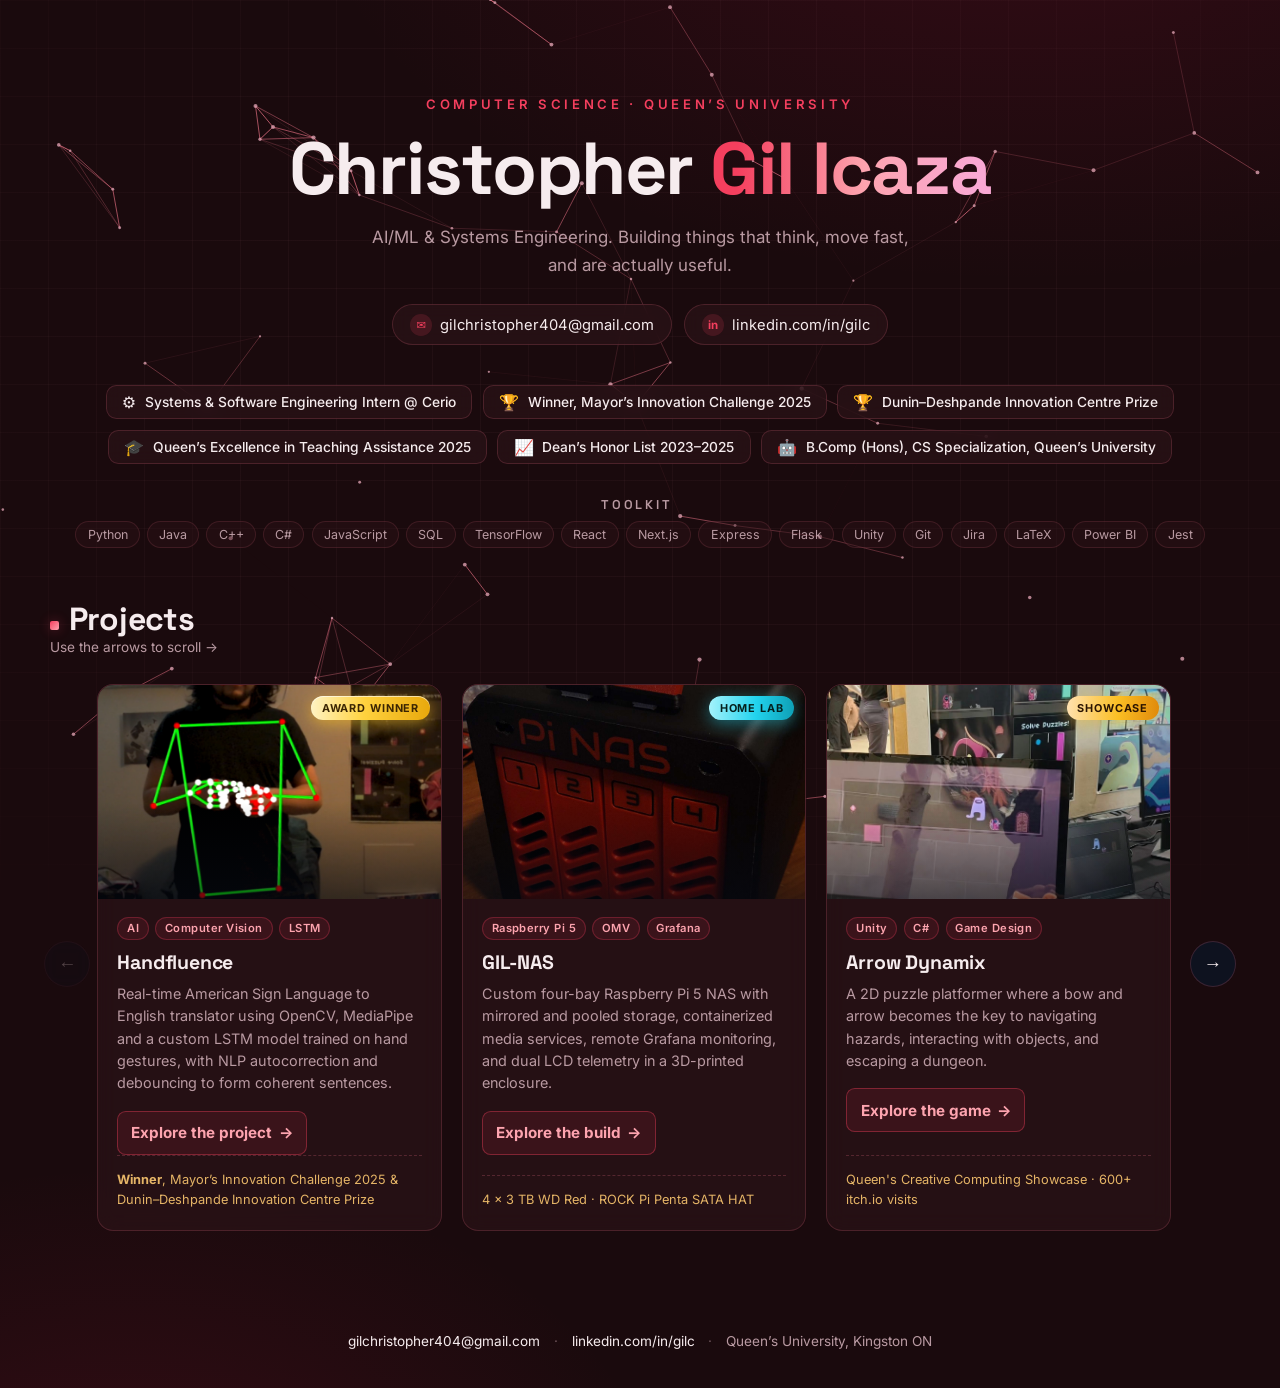
==== commit 2128dcd9: "Added Arrow Dynamix project page" ====
--- a/index.html
+++ b/index.html
@@ -9,7 +9,7 @@
   <link rel="preconnect" href="https://fonts.googleapis.com" />
   <link rel="preconnect" href="https://fonts.gstatic.com" crossorigin />
   <link href="https://fonts.googleapis.com/css2?family=Space+Grotesk:wght@400;500;600;700&family=Inter:wght@400;500;600&display=swap" rel="stylesheet" />
-  <link rel="stylesheet" href="css/style.css?v=20260826-13" />
+  <link rel="stylesheet" href="css/style.css?v=20260826-14" />
   <link rel="icon" href="data:image/svg+xml,<svg xmlns='http://www.w3.org/2000/svg' viewBox='0 0 100 100'><text y='.9em' font-size='90'>⚡</text></svg>" />
 </head>
 <body>
@@ -152,6 +152,23 @@
 
           <article class="card">
             <div class="card-media">
+              <img class="arrow-card-photo" src="assets/arrow-showcase-personal-2.jpg" alt="Arrow Dynamix running at the Queen's Creative Computing Showcase" loading="lazy" />
+              <span class="card-badge badge-amber">Showcase</span>
+            </div>
+            <div class="card-body">
+              <div class="card-tags"><span>Unity</span><span>C#</span><span>Game Design</span></div>
+              <h3>Arrow Dynamix</h3>
+              <p>
+                A 2D puzzle platformer where a bow and arrow becomes the key to
+                navigating hazards, interacting with objects, and escaping a dungeon.
+              </p>
+              <a class="card-link" href="projects/arrow-dynamix.html">Explore the game <span aria-hidden="true">&rarr;</span></a>
+              <p class="card-foot">Queen's Creative Computing Showcase &middot; 600+ itch.io visits</p>
+            </div>
+          </article>
+
+          <article class="card">
+            <div class="card-media">
               <img src="assets/project-kvwatch.svg" alt="KVWatch project preview" loading="lazy" />
               <span class="card-badge badge-emerald">Internal Tool</span>
             </div>
--- a/css/style.css
+++ b/css/style.css
@@ -307,6 +307,7 @@
 }
 
 .card-media img.nas-photo { object-position: center 58%; }
+.card-media img.arrow-card-photo { object-position: center 44%; }
 
 .card:hover .card-media img,
 .card:hover .card-media video { transform: scale(1.045); }
@@ -583,6 +584,17 @@
   line-height: 1.45;
 }
 
+.detail-actions {
+  display: flex;
+  flex-wrap: wrap;
+  align-items: center;
+  gap: 0.85rem 1.2rem;
+  margin-top: 1.5rem;
+}
+
+.detail-actions .card-link,
+.detail-actions .source-link { margin-top: 0; }
+
 .detail-section { margin-bottom: 4rem; }
 
 .detail-section h2 {
@@ -1128,6 +1140,91 @@
   font-weight: 600;
 }
 
+/* ---------- Arrow Dynamix detail page ---------- */
+
+.arrow-hero-photo { object-position: center 48%; }
+
+.game-controls {
+  display: grid;
+  grid-template-columns: repeat(2, minmax(0, 1fr));
+  gap: 0.75rem;
+}
+
+.game-controls > div {
+  display: flex;
+  align-items: center;
+  gap: 1rem;
+  min-height: 64px;
+  padding: 0.8rem 1rem;
+  border: 1px solid var(--panel-border);
+  border-radius: 0.8rem;
+  background: var(--panel);
+}
+
+.game-controls kbd {
+  flex: 0 0 auto;
+  min-width: 3.1rem;
+  padding: 0.38rem 0.55rem;
+  border: 1px solid rgba(253, 164, 175, 0.42);
+  border-bottom-width: 3px;
+  border-radius: 0.45rem;
+  background: rgba(244, 63, 94, 0.12);
+  color: var(--text);
+  font-family: "Space Grotesk", sans-serif;
+  font-size: 0.8rem;
+  font-weight: 700;
+  text-align: center;
+}
+
+.game-controls span {
+  color: var(--text-dim);
+  font-size: 0.88rem;
+  line-height: 1.45;
+}
+
+.reception-grid {
+  display: grid;
+  grid-template-columns: repeat(3, minmax(0, 1fr));
+  gap: 0.8rem;
+}
+
+.quote-card {
+  padding: 1.2rem;
+  border: 1px solid rgba(255, 210, 62, 0.28);
+  border-radius: 0.9rem;
+  background: linear-gradient(145deg, rgba(88, 54, 8, 0.2), var(--panel));
+}
+
+.quote-card p {
+  color: var(--text);
+  font-family: "Space Grotesk", sans-serif;
+  font-size: 1rem;
+  font-weight: 600;
+  line-height: 1.55;
+}
+
+.quote-card cite {
+  display: block;
+  margin-top: 0.75rem;
+  color: var(--accent-3);
+  font-size: 0.75rem;
+  font-style: normal;
+}
+
+.arrow-poster-photo {
+  justify-self: center;
+  width: min(100%, 720px);
+}
+
+.showcase-credit {
+  margin-top: 1rem;
+  color: var(--text-dim);
+  font-size: 0.8rem;
+  line-height: 1.6;
+}
+
+.arrow-team-list { grid-template-columns: repeat(4, minmax(0, 1fr)); }
+
 .team-list {
   display: grid;
   grid-template-columns: repeat(3, minmax(0, 1fr));
@@ -1205,6 +1302,7 @@
   :root { --card-w: calc((100% - 1.25rem) / 2); }
   .pipeline { grid-template-columns: repeat(3, minmax(0, 1fr)); }
   .handfluence-hero { grid-template-columns: 1fr; }
+  .arrow-team-list { grid-template-columns: repeat(2, minmax(0, 1fr)); }
 }
 
 @media (max-width: 640px) {
@@ -1221,10 +1319,13 @@
   .team-list,
   .coverage-links,
   .event-gallery,
+  .game-controls,
+  .reception-grid,
   .award-callout,
   .award-facts { grid-template-columns: 1fr; }
   .event-photo-wide { grid-column: auto; }
   .prototype-photo-portrait { grid-column: auto; }
+  .arrow-poster-photo { grid-column: auto; }
   .image-lightbox { width: 92vw; max-height: 90vh; }
   .credit-panel { grid-template-columns: 1fr; }
   .back-link { margin-bottom: 2rem; }
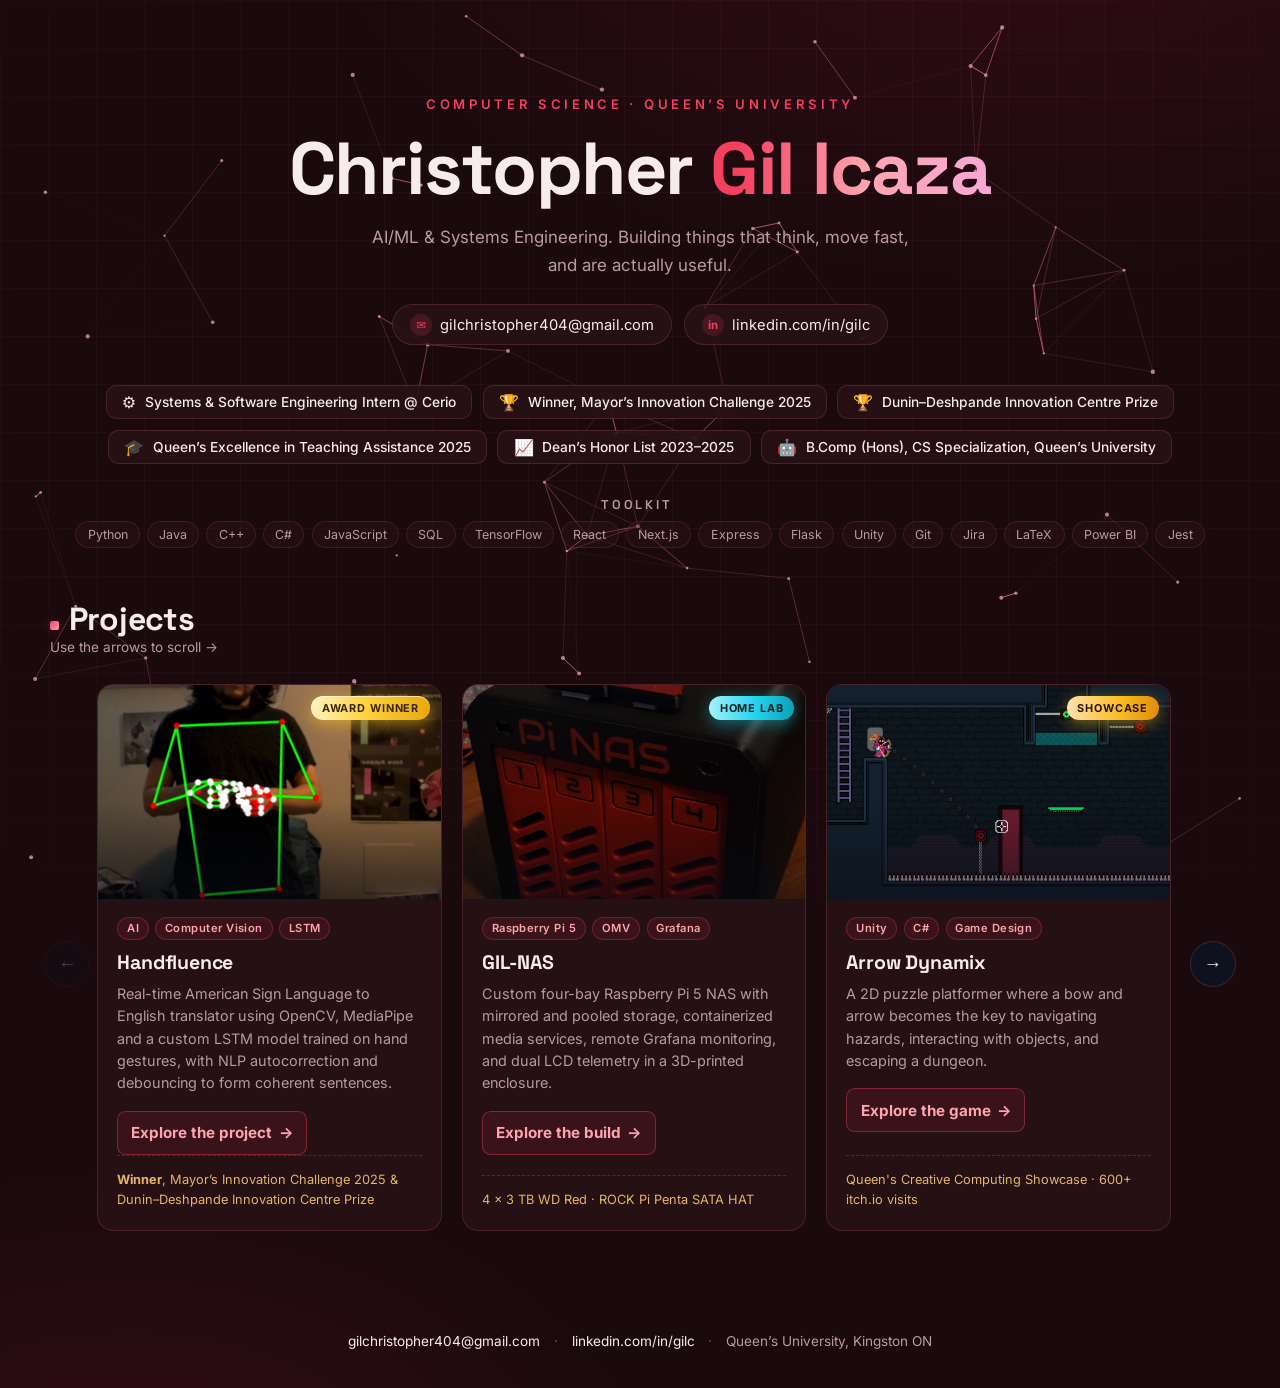
==== commit bf7efbb9: "Added gameplay images and a video for Arrow dynamix" ====
--- a/index.html
+++ b/index.html
@@ -9,7 +9,7 @@
   <link rel="preconnect" href="https://fonts.googleapis.com" />
   <link rel="preconnect" href="https://fonts.gstatic.com" crossorigin />
   <link href="https://fonts.googleapis.com/css2?family=Space+Grotesk:wght@400;500;600;700&family=Inter:wght@400;500;600&display=swap" rel="stylesheet" />
-  <link rel="stylesheet" href="css/style.css?v=20260826-14" />
+  <link rel="stylesheet" href="css/style.css?v=20260826-15" />
   <link rel="icon" href="data:image/svg+xml,<svg xmlns='http://www.w3.org/2000/svg' viewBox='0 0 100 100'><text y='.9em' font-size='90'>⚡</text></svg>" />
 </head>
 <body>
@@ -152,7 +152,7 @@
 
           <article class="card">
             <div class="card-media">
-              <img class="arrow-card-photo" src="assets/arrow-showcase-personal-2.jpg" alt="Arrow Dynamix running at the Queen's Creative Computing Showcase" loading="lazy" />
+              <img class="arrow-card-photo" src="assets/arrow-gameplay-4.png" alt="Arrow Dynamix gameplay in a dungeon room filled with targets, platforms, and spikes" loading="lazy" />
               <span class="card-badge badge-amber">Showcase</span>
             </div>
             <div class="card-body">
--- a/css/style.css
+++ b/css/style.css
@@ -1143,6 +1143,41 @@
 /* ---------- Arrow Dynamix detail page ---------- */
 
 .arrow-hero-photo { object-position: center 48%; }
+
+.game-demo-frame {
+  overflow: hidden;
+  margin: 1.1rem 0 0;
+  padding: 0.55rem;
+  border: 1px solid rgba(255, 210, 62, 0.28);
+  border-radius: 1rem;
+  background: linear-gradient(145deg, rgba(88, 54, 8, 0.18), var(--panel));
+  box-shadow: 0 20px 60px rgba(0, 0, 0, 0.22);
+}
+
+.game-demo-video {
+  display: block;
+  width: 100%;
+  aspect-ratio: 16 / 9;
+  border-radius: 0.7rem;
+  background: #050505;
+  object-fit: contain;
+}
+
+.game-demo-frame figcaption {
+  padding: 0.8rem 0.45rem 0.25rem;
+  color: var(--text-dim);
+  font-size: 0.82rem;
+  line-height: 1.5;
+}
+
+.gameplay-gallery .event-photo-button {
+  background: #08070a;
+}
+
+.gameplay-gallery .event-photo img {
+  aspect-ratio: 16 / 9;
+  object-fit: contain;
+}
 
 .game-controls {
   display: grid;
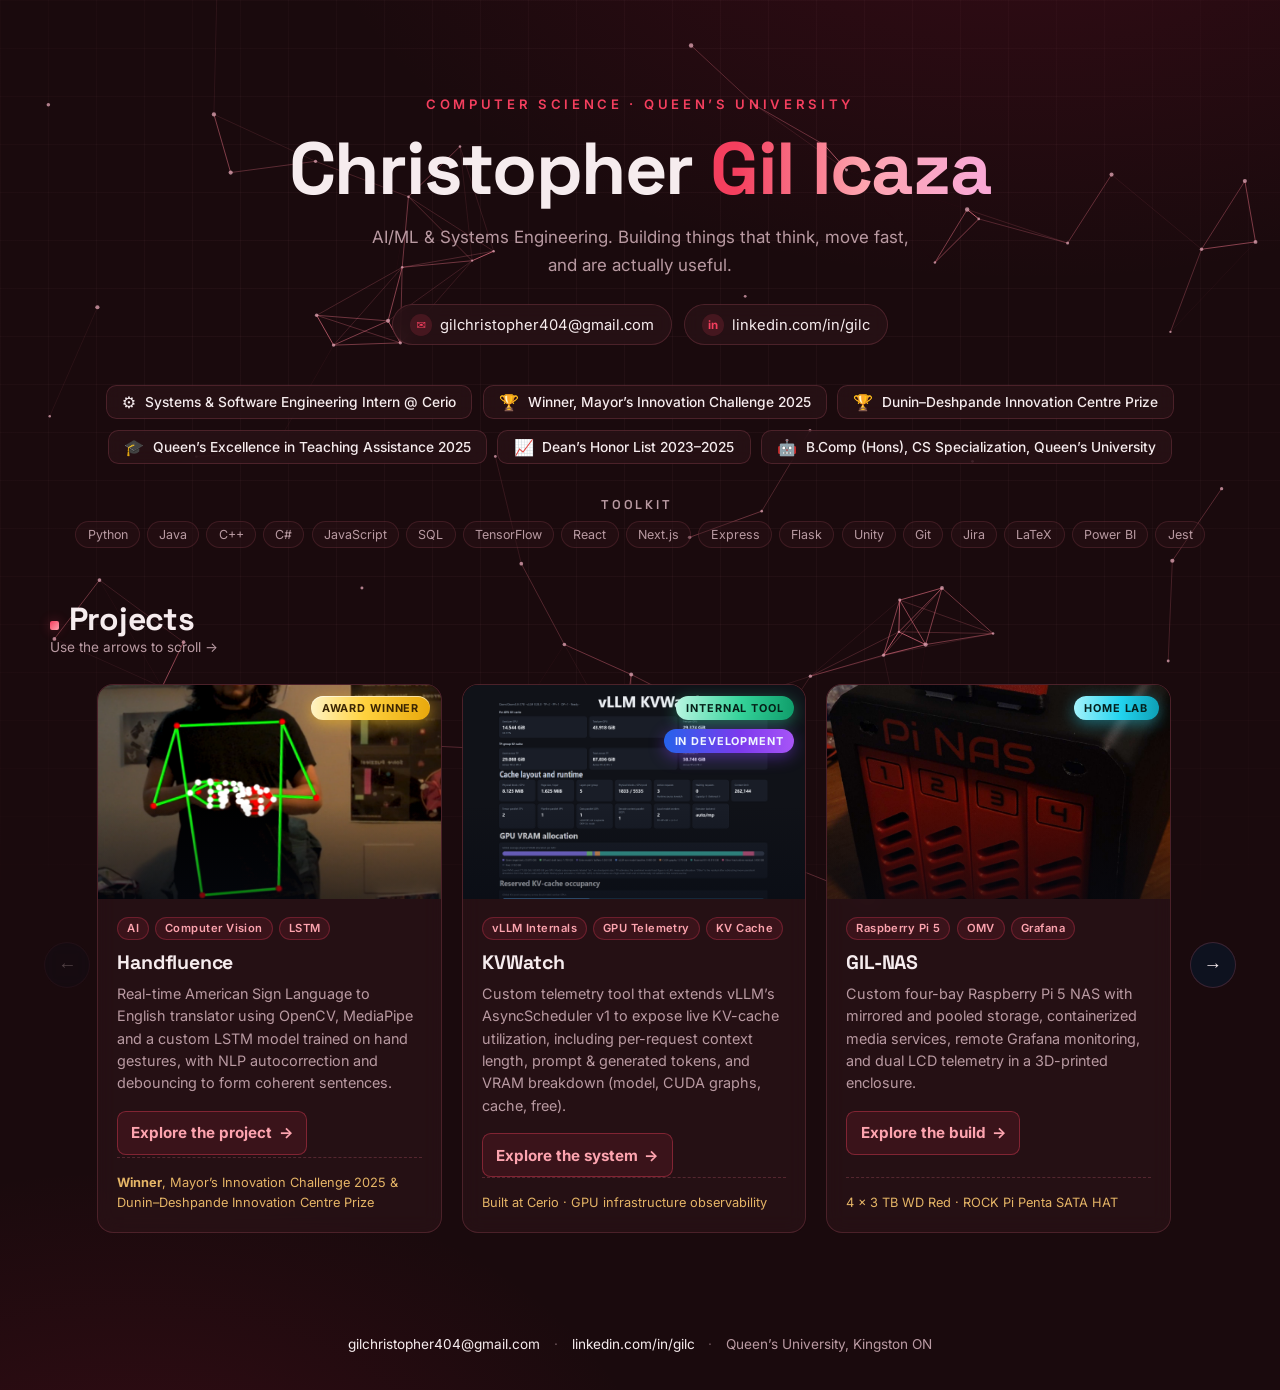
==== commit bdebdf19: "Added KVWatch project page & Updated card. Added relevant img assets to the KVWatch project. Fixed Z" ====
--- a/index.html
+++ b/index.html
@@ -9,7 +9,7 @@
   <link rel="preconnect" href="https://fonts.googleapis.com" />
   <link rel="preconnect" href="https://fonts.gstatic.com" crossorigin />
   <link href="https://fonts.googleapis.com/css2?family=Space+Grotesk:wght@400;500;600;700&family=Inter:wght@400;500;600&display=swap" rel="stylesheet" />
-  <link rel="stylesheet" href="css/style.css?v=20260826-15" />
+  <link rel="stylesheet" href="css/style.css?v=20260830-20" />
   <link rel="icon" href="data:image/svg+xml,<svg xmlns='http://www.w3.org/2000/svg' viewBox='0 0 100 100'><text y='.9em' font-size='90'>⚡</text></svg>" />
 </head>
 <body>
@@ -118,7 +118,7 @@
             </div>
             <div class="card-body">
               <div class="card-tags"><span>AI</span><span>Computer Vision</span><span>LSTM</span></div>
-              <h3>Handfluence</h3>
+              <h3><a class="card-title-link" href="projects/handfluence.html">Handfluence</a></h3>
               <p>
                 Real-time American Sign Language to English translator using OpenCV,
                 MediaPipe and a custom LSTM model trained on hand gestures, with NLP
@@ -134,12 +134,31 @@
 
           <article class="card">
             <div class="card-media">
+              <img class="kvwatch-card-photo" src="assets/kvwatch-card-dashboard.png" alt="KVWatch dashboard showing per-GPU and tensor-parallel KV cache, runtime topology, and GPU VRAM allocation" width="1600" height="1000" loading="lazy" />
+              <span class="card-badge badge-emerald">Internal Tool</span>
+              <span class="card-badge badge-development">In Development</span>
+            </div>
+            <div class="card-body">
+              <div class="card-tags"><span>vLLM Internals</span><span>GPU Telemetry</span><span>KV Cache</span></div>
+              <h3><a class="card-title-link" href="projects/kvwatch.html">KVWatch</a></h3>
+              <p>
+                Custom telemetry tool that extends vLLM&rsquo;s AsyncScheduler&nbsp;v1 to expose
+                live KV-cache utilization, including per-request context length, prompt &amp;
+                generated tokens, and VRAM breakdown (model, CUDA graphs, cache, free).
+              </p>
+              <a class="card-link" href="projects/kvwatch.html">Explore the system <span aria-hidden="true">&rarr;</span></a>
+              <p class="card-foot">Built at Cerio &middot; GPU infrastructure observability</p>
+            </div>
+          </article>
+
+          <article class="card">
+            <div class="card-media">
               <img class="nas-photo" src="assets/project-gil-nas.png" alt="Custom red and black four-bay GIL-NAS with dual system-monitoring displays" loading="lazy" />
               <span class="card-badge badge-teal">Home Lab</span>
             </div>
             <div class="card-body">
               <div class="card-tags"><span>Raspberry Pi 5</span><span>OMV</span><span>Grafana</span></div>
-              <h3>GIL-NAS</h3>
+              <h3><a class="card-title-link" href="projects/gil-nas.html">GIL-NAS</a></h3>
               <p>
                 Custom four-bay Raspberry Pi 5 NAS with mirrored and pooled storage,
                 containerized media services, remote Grafana monitoring, and dual LCD
@@ -157,30 +176,13 @@
             </div>
             <div class="card-body">
               <div class="card-tags"><span>Unity</span><span>C#</span><span>Game Design</span></div>
-              <h3>Arrow Dynamix</h3>
+              <h3><a class="card-title-link" href="projects/arrow-dynamix.html">Arrow Dynamix</a></h3>
               <p>
                 A 2D puzzle platformer where a bow and arrow becomes the key to
                 navigating hazards, interacting with objects, and escaping a dungeon.
               </p>
               <a class="card-link" href="projects/arrow-dynamix.html">Explore the game <span aria-hidden="true">&rarr;</span></a>
               <p class="card-foot">Queen's Creative Computing Showcase &middot; 600+ itch.io visits</p>
-            </div>
-          </article>
-
-          <article class="card">
-            <div class="card-media">
-              <img src="assets/project-kvwatch.svg" alt="KVWatch project preview" loading="lazy" />
-              <span class="card-badge badge-emerald">Internal Tool</span>
-            </div>
-            <div class="card-body">
-              <div class="card-tags"><span>Systems</span><span>vLLM</span><span>Python</span></div>
-              <h3>KVWatch</h3>
-              <p>
-                Custom telemetry tool that extends vLLM&rsquo;s AsyncScheduler&nbsp;v1 to expose
-                live KV-cache utilization, including per-request context length, prompt &amp;
-                generated tokens, and VRAM breakdown (model, CUDA graphs, cache, free).
-              </p>
-              <p class="card-foot">Built at Cerio &middot; GPU infrastructure observability</p>
             </div>
           </article>
 
@@ -253,6 +255,6 @@
     <span>Queen&rsquo;s University, Kingston ON</span>
   </footer>
 
-  <script src="js/main.js?v=20260826-4"></script>
+  <script src="js/main.js?v=20260830-7"></script>
 </body>
 </html>
--- a/css/style.css
+++ b/css/style.css
@@ -308,6 +308,7 @@
 
 .card-media img.nas-photo { object-position: center 58%; }
 .card-media img.arrow-card-photo { object-position: center 44%; }
+.card-media img.kvwatch-card-photo { object-position: center 8%; }
 
 .card:hover .card-media img,
 .card:hover .card-media video { transform: scale(1.045); }
@@ -347,6 +348,12 @@
   background: linear-gradient(92deg, #b9f7e2, #34d399 55%, #0f9d6a);
   box-shadow: 0 4px 16px rgba(52, 211, 153, 0.45);
 }
+.badge-development {
+  top: 2.75rem;
+  color: #eff6ff;
+  background: linear-gradient(92deg, #2563eb, #7c3aed 58%, #a855f7);
+  box-shadow: 0 4px 16px rgba(124, 58, 237, 0.48);
+}
 .badge-amber {
   color: #2a1402;
   background: linear-gradient(92deg, #ffe1b0, #fbbf24 55%, #e08a0b);
@@ -389,6 +396,20 @@
   font-weight: 700;
   margin-bottom: 0.5rem;
   letter-spacing: -0.01em;
+}
+
+.card-title-link {
+  color: inherit;
+  text-decoration: none;
+  transition: color 0.2s ease;
+}
+
+.card-title-link:hover { color: var(--accent-2); }
+
+.card-title-link:focus-visible {
+  outline: 2px solid var(--accent-2);
+  outline-offset: 4px;
+  border-radius: 0.2rem;
 }
 
 .card-body p {
@@ -1125,7 +1146,6 @@
   width: 100%;
   max-width: none;
   cursor: zoom-in;
-  transition: width 0.25s ease;
 }
 
 .image-lightbox.is-zoomed img {
@@ -1178,6 +1198,140 @@
   aspect-ratio: 16 / 9;
   object-fit: contain;
 }
+
+/* ---------- KVWatch detail page ---------- */
+
+.kvwatch-main { max-width: 1240px; }
+
+.development-notice {
+  max-width: 680px;
+  margin: 1rem 0 0;
+  padding: 0.78rem 0.95rem;
+  border: 1px solid rgba(129, 140, 248, 0.4);
+  border-radius: 0.8rem;
+  color: #cbd5e1;
+  background: linear-gradient(110deg, rgba(37, 99, 235, 0.14), rgba(124, 58, 237, 0.13));
+  box-shadow: inset 0 1px 0 rgba(255, 255, 255, 0.04);
+  font-size: 0.92rem;
+  line-height: 1.6;
+}
+
+.development-notice strong { color: #dbeafe; }
+
+.kvwatch-hero {
+  grid-template-columns: minmax(320px, 0.78fr) minmax(520px, 1.22fr);
+  gap: clamp(2rem, 4vw, 4rem);
+}
+
+.kvwatch-hero-frame { transform: rotate(0.7deg); }
+
+.kvwatch-hero-photo {
+  aspect-ratio: 16 / 10;
+  max-height: none;
+  object-position: center top;
+}
+
+.kvwatch-dashboard-copy { max-width: 900px; }
+
+.kvwatch-dashboard-frame { max-width: 1040px; }
+
+.kvwatch-dashboard-button {
+  max-height: 780px;
+  background: #0e1117;
+}
+
+.kvwatch-dashboard-button > img {
+  display: block;
+  width: 100%;
+  height: auto;
+}
+
+.kvwatch-dashboard-button:hover > img {
+  transform: scale(1.008);
+  filter: brightness(0.76);
+}
+
+.kvwatch-dashboard-button:hover .zoom-hint,
+.kvwatch-dashboard-button:focus-visible .zoom-hint { opacity: 1; }
+
+.kvwatch-component-grid {
+  display: grid;
+  grid-template-columns: repeat(2, minmax(0, 1fr));
+  gap: 1rem;
+}
+
+.kvwatch-component {
+  display: grid;
+  grid-template-columns: auto minmax(0, 1fr);
+  gap: 1rem;
+}
+
+.component-number {
+  display: grid;
+  place-items: center;
+  width: 2.4rem;
+  height: 2.4rem;
+  border: 1px solid rgba(253, 164, 175, 0.32);
+  border-radius: 0.7rem;
+  background: rgba(244, 63, 94, 0.1);
+  color: var(--accent-2);
+  font-family: "Space Grotesk", sans-serif;
+  font-size: 0.75rem;
+  font-weight: 700;
+}
+
+.kvwatch-stack { max-width: 900px; }
+
+.kvstatus-copy { max-width: 920px; }
+
+.kvstatus-frame { max-width: 1100px; }
+
+.kvstatus-button { background: #f7f8fa; }
+
+.kvstatus-button > img {
+  display: block;
+  width: 100%;
+  height: auto;
+}
+
+.kvstatus-button:hover > img {
+  transform: scale(1.008);
+  filter: brightness(0.82);
+}
+
+.kvstatus-button:hover .zoom-hint,
+.kvstatus-button:focus-visible .zoom-hint { opacity: 1; }
+
+.kvstatus-legend {
+  display: grid;
+  grid-template-columns: repeat(2, minmax(0, 1fr));
+  gap: 0.75rem;
+  margin-top: 1.25rem;
+}
+
+.kvstatus-legend > div {
+  padding: 0.9rem 1rem;
+  border: 1px solid var(--panel-border);
+  border-radius: 0.8rem;
+  background: var(--panel);
+}
+
+.kvstatus-legend dt {
+  margin-bottom: 0.35rem;
+  color: var(--accent-2);
+  font-family: "Space Grotesk", sans-serif;
+  font-size: 0.72rem;
+  font-weight: 700;
+  letter-spacing: 0.08em;
+}
+
+.kvstatus-legend dd {
+  color: var(--text-dim);
+  font-size: 0.84rem;
+  line-height: 1.55;
+}
+
+.kvstatus-age-note { margin-top: 1rem; }
 
 .game-controls {
   display: grid;
@@ -1336,7 +1490,8 @@
   /* 2 full cards per view */
   :root { --card-w: calc((100% - 1.25rem) / 2); }
   .pipeline { grid-template-columns: repeat(3, minmax(0, 1fr)); }
-  .handfluence-hero { grid-template-columns: 1fr; }
+  .handfluence-hero,
+  .kvwatch-hero { grid-template-columns: 1fr; }
   .arrow-team-list { grid-template-columns: repeat(2, minmax(0, 1fr)); }
 }
 
@@ -1353,6 +1508,8 @@
   .pipeline,
   .team-list,
   .coverage-links,
+  .kvwatch-component-grid,
+  .kvstatus-legend,
   .event-gallery,
   .game-controls,
   .reception-grid,
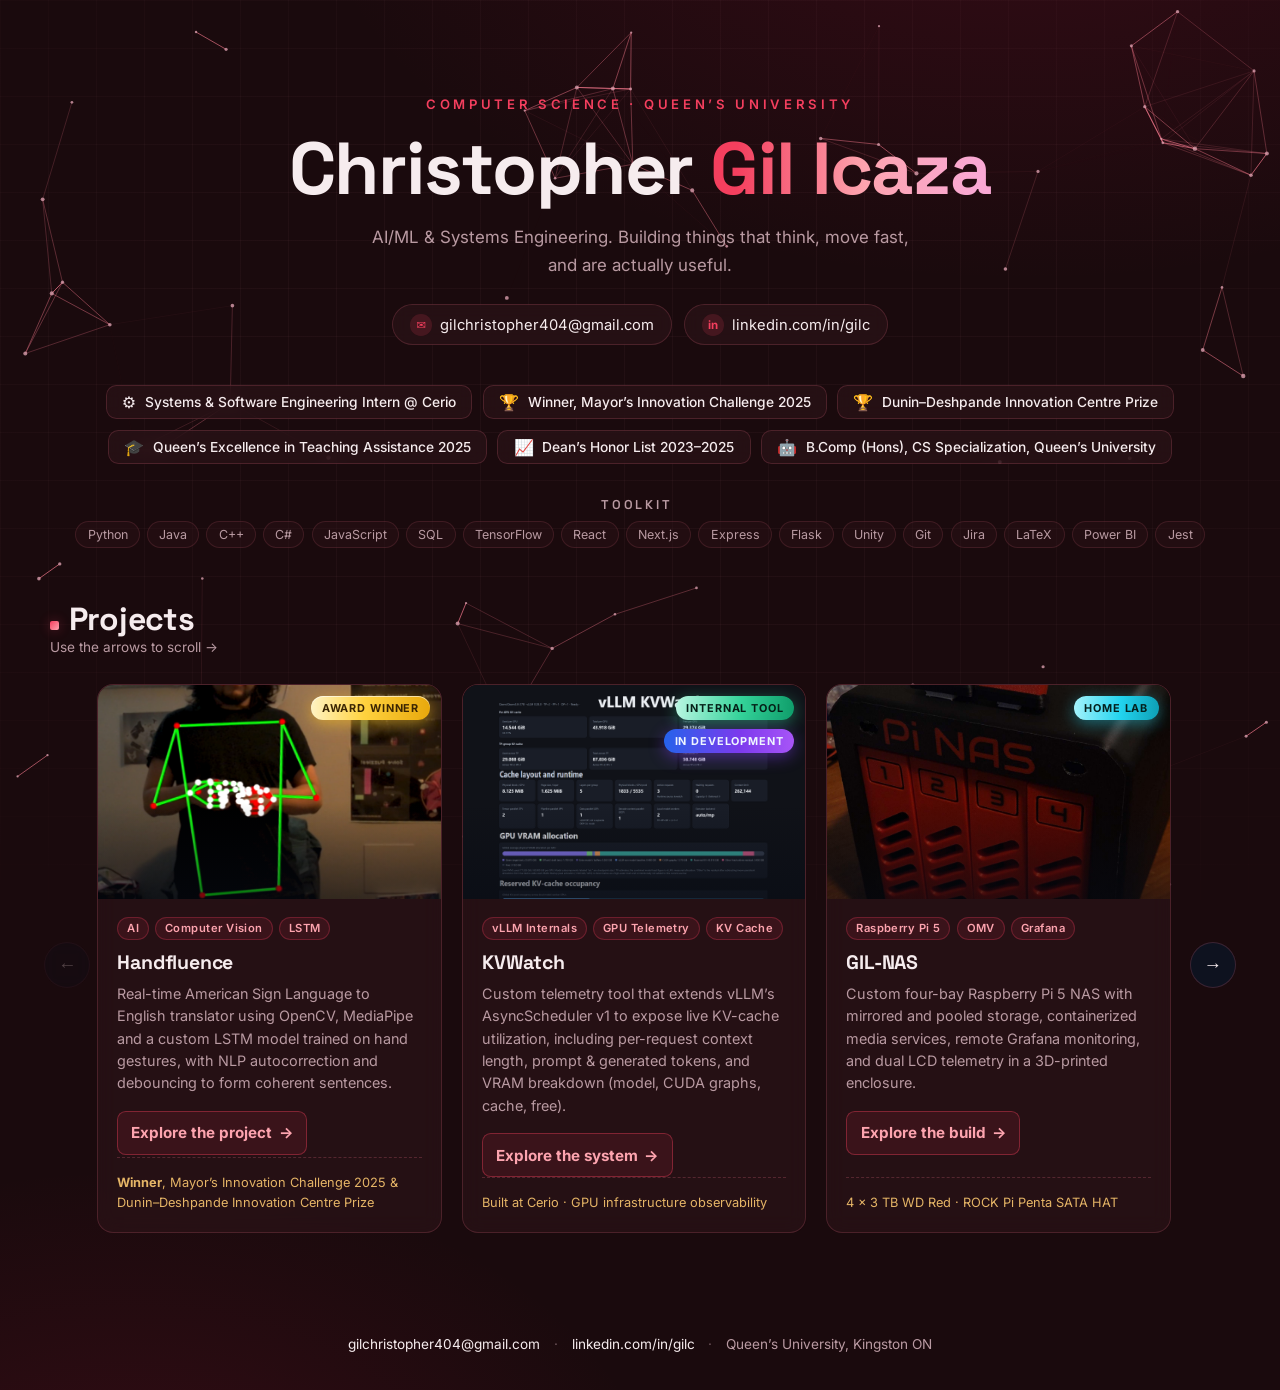
==== commit c2092dcd: "Populated QGDC Project page & card" ====
--- a/index.html
+++ b/index.html
@@ -9,7 +9,7 @@
   <link rel="preconnect" href="https://fonts.googleapis.com" />
   <link rel="preconnect" href="https://fonts.gstatic.com" crossorigin />
   <link href="https://fonts.googleapis.com/css2?family=Space+Grotesk:wght@400;500;600;700&family=Inter:wght@400;500;600&display=swap" rel="stylesheet" />
-  <link rel="stylesheet" href="css/style.css?v=20260830-20" />
+  <link rel="stylesheet" href="css/style.css?v=20260901-22" />
   <link rel="icon" href="data:image/svg+xml,<svg xmlns='http://www.w3.org/2000/svg' viewBox='0 0 100 100'><text y='.9em' font-size='90'>⚡</text></svg>" />
 </head>
 <body>
@@ -188,52 +188,19 @@
 
           <article class="card">
             <div class="card-media">
-              <img src="assets/project-llm.svg" alt="Private AI LLM platform preview" loading="lazy" />
-              <span class="card-badge badge-amber">MLOps</span>
-            </div>
-            <div class="card-body">
-              <div class="card-tags"><span>LLM</span><span>vLLM</span><span>Qwen 3.8 27B</span></div>
-              <h3>Private AI LLM Platform</h3>
-              <p>
-                Designed and deployed a confidential in-house LLM service for employees,
-                built on vLLM + Qwen 3.8 27B and accessed through Cline / DeepSeek Harness.
-                Benchmarked TP / PP / DP parallelism modes to lock in max-throughput settings.
-              </p>
-              <p class="card-foot">Built at Cerio &middot; internal AI infrastructure</p>
-            </div>
-          </article>
-
-          <article class="card">
-            <div class="card-media">
-              <img src="assets/project-bench.svg" alt="CDI benchmark suite preview" loading="lazy" />
-              <span class="card-badge badge-crimson">Performance</span>
-            </div>
-            <div class="card-body">
-              <div class="card-tags"><span>Python</span><span>Docker</span><span>NVIDIA</span></div>
-              <h3>CDI GPU/CPU Benchmark Suite</h3>
-              <p>
-                Automated GPU/CPU performance benchmarks analyzing latency, throughput and
-                PCIe utilization on Composable Disaggregated Infrastructure, plus dashboards
-                and reports for the Systems Engineering team.
-              </p>
-              <p class="card-foot">Cerio &middot; distributed systems &amp; network-attached GPU scalability</p>
-            </div>
-          </article>
-
-          <article class="card">
-            <div class="card-media">
-              <img src="assets/project-web.svg" alt="Game Design Club website preview" loading="lazy" />
+              <img class="qgdc-card-photo" src="assets/qgdc-landing-page.png" alt="Queen's Game Development Club landing page with the club title, navigation, controller, and terminal artwork" width="2003" height="1243" loading="lazy" />
               <span class="card-badge badge-teal">Full-Stack</span>
             </div>
             <div class="card-body">
-              <div class="card-tags"><span>React</span><span>Sanity CMS</span><span>Jest</span></div>
-              <h3>Game Design Club Website</h3>
+              <div class="card-tags"><span>React</span><span>Tailwind</span><span>Sanity CMS</span></div>
+              <h3><a class="card-title-link" href="projects/game-design-club.html">Game Design Club Website</a></h3>
               <p>
                 Redesigned the Queen&rsquo;s Game Design Club site with React, JavaScript and
                 Tailwind, wired a custom Sanity Studio CMS schema with Google OAuth so the
                 executive team can edit content without code. The site was tested end-to-end with
                 Jest &amp; Cypress.
               </p>
+              <a class="card-link" href="projects/game-design-club.html">Explore the website <span aria-hidden="true">&rarr;</span></a>
               <p class="card-foot">Full-stack developer &amp; QA, Jan &ndash; Apr 2025</p>
             </div>
           </article>
--- a/css/style.css
+++ b/css/style.css
@@ -309,6 +309,7 @@
 .card-media img.nas-photo { object-position: center 58%; }
 .card-media img.arrow-card-photo { object-position: center 44%; }
 .card-media img.kvwatch-card-photo { object-position: center 8%; }
+.card-media img.qgdc-card-photo { object-position: center; }
 
 .card:hover .card-media img,
 .card:hover .card-media video { transform: scale(1.045); }
@@ -1218,6 +1219,47 @@
 
 .development-notice strong { color: #dbeafe; }
 
+/* ---------- QGDC website detail page ---------- */
+
+.qgdc-main { max-width: 1240px; }
+
+.qgdc-hero {
+  grid-template-columns: 1fr;
+  gap: 2rem;
+}
+
+.qgdc-title { font-size: clamp(3rem, 6vw, 5.2rem); }
+
+.qgdc-hero-frame {
+  width: 100%;
+  transform: none;
+}
+
+.qgdc-hero-photo {
+  height: auto;
+  aspect-ratio: auto;
+  max-height: none;
+  object-fit: contain;
+  object-position: center;
+}
+
+.qgdc-copy { max-width: 900px; }
+
+.qgdc-pipeline {
+  grid-template-columns: repeat(4, minmax(0, 1fr));
+  margin-bottom: 1.25rem;
+}
+
+.qgdc-cms-frame { max-width: 1100px; }
+
+.qgdc-cms-frame .event-photo-button > img,
+.qgdc-gallery .event-photo-button > img {
+  width: 100%;
+  aspect-ratio: 16 / 9;
+  object-fit: cover;
+  object-position: top center;
+}
+
 .kvwatch-hero {
   grid-template-columns: minmax(320px, 0.78fr) minmax(520px, 1.22fr);
   gap: clamp(2rem, 4vw, 4rem);
@@ -1491,7 +1533,8 @@
   :root { --card-w: calc((100% - 1.25rem) / 2); }
   .pipeline { grid-template-columns: repeat(3, minmax(0, 1fr)); }
   .handfluence-hero,
-  .kvwatch-hero { grid-template-columns: 1fr; }
+  .kvwatch-hero,
+  .qgdc-hero { grid-template-columns: 1fr; }
   .arrow-team-list { grid-template-columns: repeat(2, minmax(0, 1fr)); }
 }
 
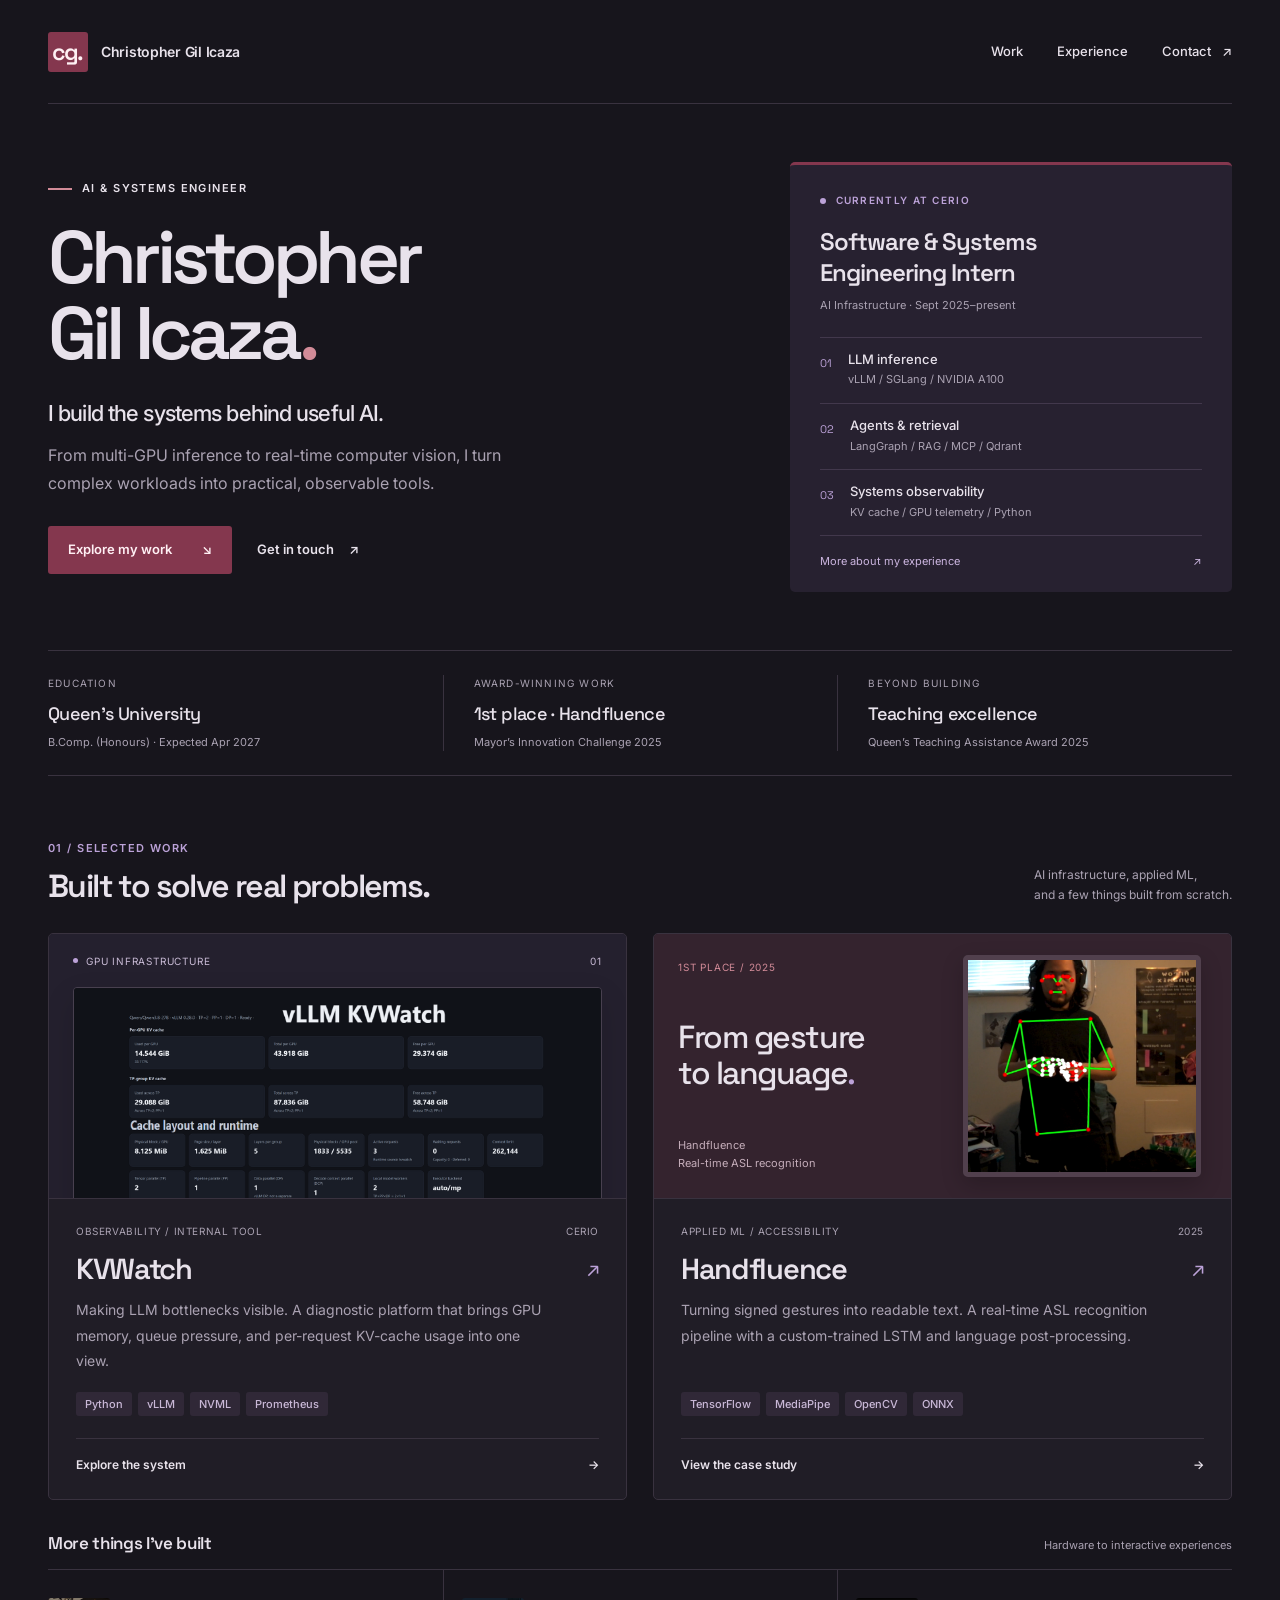
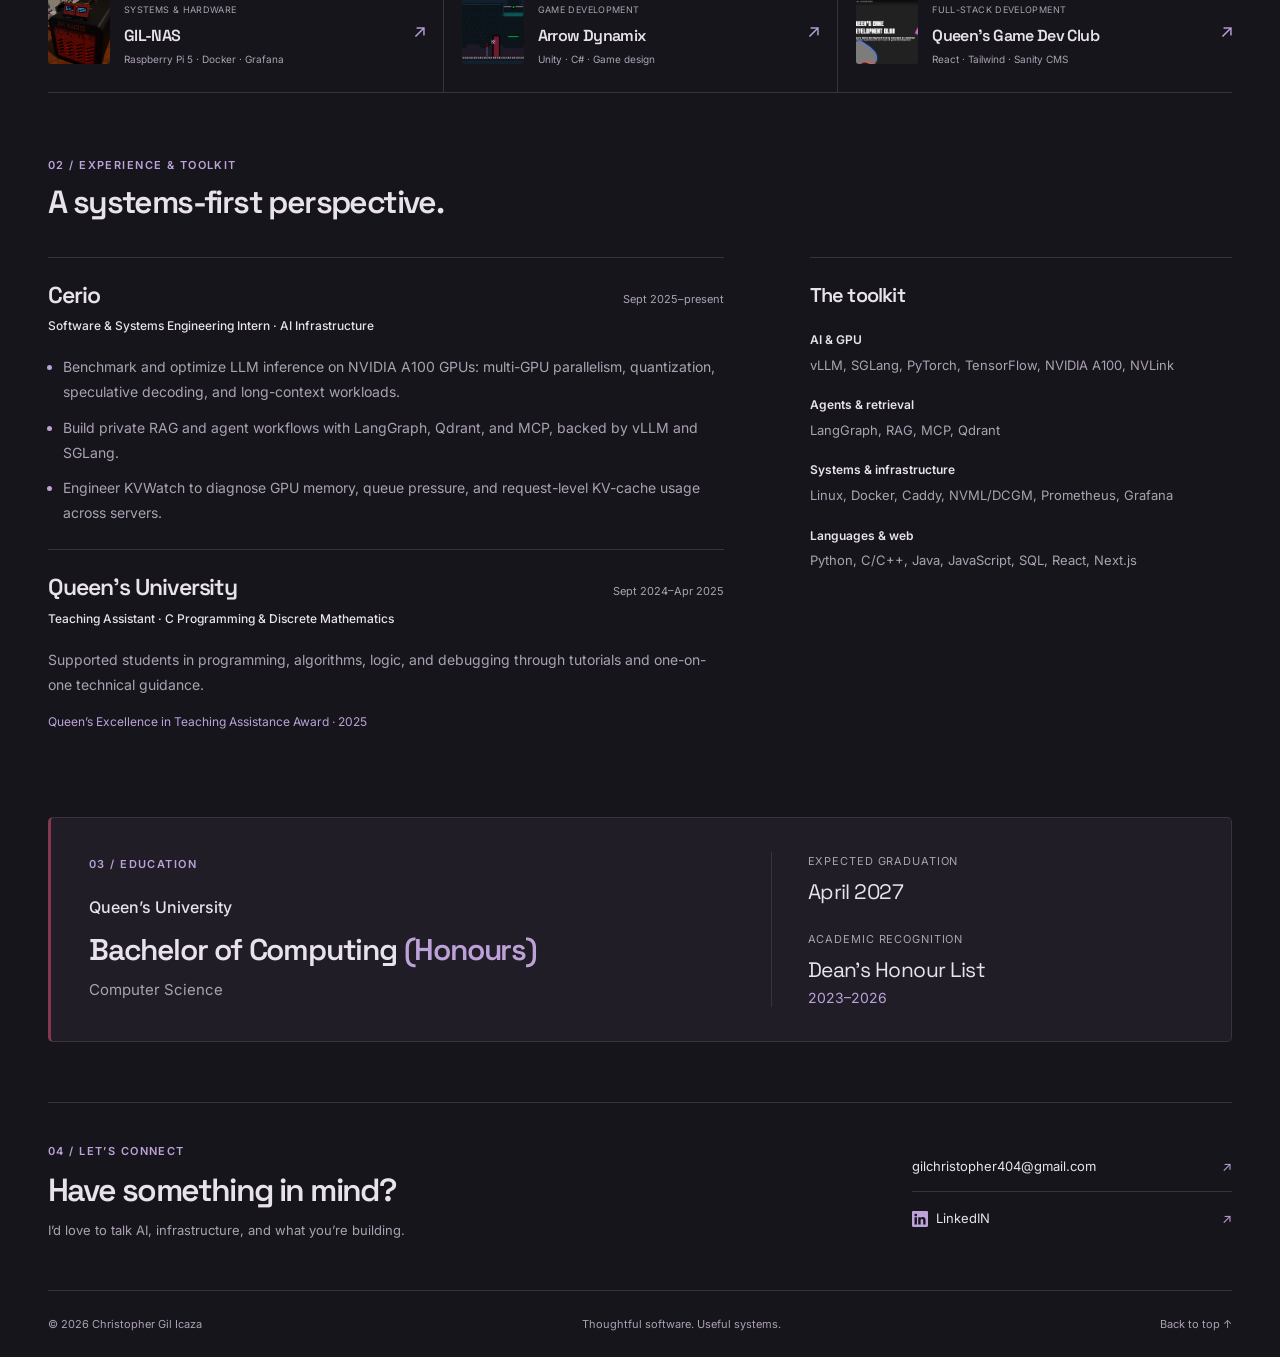
==== commit 27447382: "Revamped site, applied new layout style" ====
--- a/index.html
+++ b/index.html
@@ -1,227 +1,111 @@
 <!DOCTYPE html>
 <html lang="en">
 <head>
-  <link rel="icon" href="/favicon.ico" sizes="any">
   <meta charset="UTF-8" />
   <meta name="viewport" content="width=device-width, initial-scale=1.0" />
-  <title>Christopher Gil Icaza | Portfolio</title>
-  <meta name="description" content="Portfolio of Christopher Gil Icaza, a Computer Science student at Queen's University focused on AI/ML and systems engineering." />
+  <meta name="theme-color" content="#17151c" />
+  <title>Christopher Gil Icaza | AI &amp; Systems Engineer</title>
+  <meta name="description" content="Christopher Gil Icaza builds LLM infrastructure, observability tools, and applied AI. Explore his work at Cerio, award-winning Handfluence project, and systems portfolio." />
+  <link rel="icon" href="favicon.ico" sizes="any" />
   <link rel="preconnect" href="https://fonts.googleapis.com" />
   <link rel="preconnect" href="https://fonts.gstatic.com" crossorigin />
-  <link href="https://fonts.googleapis.com/css2?family=Space+Grotesk:wght@400;500;600;700&family=Inter:wght@400;500;600&display=swap" rel="stylesheet" />
-  <link rel="stylesheet" href="css/style.css?v=20260901-22" />
-  <link rel="icon" href="data:image/svg+xml,<svg xmlns='http://www.w3.org/2000/svg' viewBox='0 0 100 100'><text y='.9em' font-size='90'>⚡</text></svg>" />
+  <link href="https://fonts.googleapis.com/css2?family=Space+Grotesk:wght@400;500;600;700&family=Inter:wght@400;500;600;700&display=swap" rel="stylesheet" />
+  <link rel="stylesheet" href="css/portfolio.css?v=20261010-6" />
 </head>
 <body>
-
-  <!-- ============ ANIMATED TECH BACKGROUND ============ -->
-  <canvas id="bg" aria-hidden="true"></canvas>
-  <div class="grid-overlay" aria-hidden="true"></div>
-
-  <main>
-
-    <!-- ============ HERO / NAME ============ -->
-    <header class="hero reveal">
-      <p class="eyebrow">Computer Science &middot; Queen&rsquo;s University</p>
-      <h1 class="name">
-        Christopher <span class="grad">Gil&nbsp;Icaza</span>
-      </h1>
-      <p class="tagline">
-        AI/ML &amp; Systems Engineering. Building things that think, move fast,
-        and are actually useful.
-      </p>
-      <nav class="contact" aria-label="Contact">
-        <a class="pill" href="mailto:gilchristopher404@gmail.com">
-          <span class="pill-ico">&#9993;</span> gilchristopher404@gmail.com
-        </a>
-        <a class="pill" href="https://linkedin.com/in/gilc" target="_blank" rel="noopener">
-          <span class="pill-ico">in</span> linkedin.com/in/gilc
-        </a>
-      </nav>
-    </header>
-
-    <!-- ============ QUALIFICATIONS ============ -->
-    <section class="creds reveal" aria-label="Qualifications">
-      <span class="cred">
-        <span class="cred-ico">&#9881;</span>
-        Systems &amp; Software Engineering Intern @ Cerio
-      </span>
-      <span class="cred">
-        <span class="cred-ico">&#127942;</span>
-        Winner, Mayor&rsquo;s Innovation Challenge 2025
-      </span>
-      <span class="cred">
-        <span class="cred-ico">&#127942;</span>
-        Dunin&ndash;Deshpande Innovation Centre Prize
-      </span>
-      <span class="cred">
-        <span class="cred-ico">&#127891;</span>
-        Queen&rsquo;s Excellence in Teaching Assistance 2025
-      </span>
-      <span class="cred">
-        <span class="cred-ico">&#128200;</span>
-        Dean&rsquo;s Honor List 2023&ndash;2025
-      </span>
-      <span class="cred">
-        <span class="cred-ico">&#129302;</span>
-        B.Comp (Hons), CS Specialization, Queen&rsquo;s University
-      </span>
-    </section>
-
-    <!-- ============ SKILLS STRIP ============ -->
-    <section class="skills reveal" aria-label="Skills">
-      <span class="skills-label">Toolkit</span>
-      <ul class="skill-tags">
-        <li>Python</li>
-        <li>Java</li>
-        <li>C++</li>
-        <li>C#</li>
-        <li>JavaScript</li>
-        <li>SQL</li>
-        <li>TensorFlow</li>
-        <li>React</li>
-        <li>Next.js</li>
-        <li>Express</li>
-        <li>Flask</li>
-        <li>Unity</li>
-        <li>Git</li>
-        <li>Jira</li>
-        <li>LaTeX</li>
-        <li>Power&nbsp;BI</li>
-        <li>Jest</li>
-      </ul>
-    </section>
-
-    <!-- ============ PROJECT CARDS ============ -->
-    <section class="projects reveal" id="projects" aria-label="Projects">
-      <div class="projects-head">
-        <div>
-          <h2>Projects</h2>
-          <p class="hint">Use the arrows to scroll &rarr;</p>
+  <a class="skip-link" href="#main">Skip to content</a>
+  <header class="site-header wrap">
+    <a class="brand" href="index.html" aria-label="Christopher Gil Icaza, home"><span class="monogram" aria-hidden="true">cg.</span><span>Christopher Gil Icaza</span></a>
+    <nav class="site-nav" aria-label="Main navigation">
+      <a href="#projects">Work</a><a href="#experience">Experience</a><a href="#contact">Contact <span aria-hidden="true">↗</span></a>
+    </nav>
+  </header>
+  <main id="main" class="wrap">
+    <section class="home-hero" aria-labelledby="intro-title">
+      <div class="hero-copy">
+        <p class="eyebrow"><span class="accent-line" aria-hidden="true"></span> AI &amp; systems engineer</p>
+        <h1 id="intro-title">Christopher<br />Gil Icaza<span class="accent">.</span></h1>
+        <p class="hero-description">I build the systems behind useful AI.</p>
+        <p class="hero-summary">From multi-GPU inference to real-time computer vision, I turn complex workloads into practical, observable tools.</p>
+        <div class="actions">
+          <a class="button button-primary" href="#projects">Explore my work <span aria-hidden="true">↘</span></a>
+          <a class="text-link" href="mailto:gilchristopher404@gmail.com">Get in touch <span aria-hidden="true">↗</span></a>
         </div>
       </div>
-
-      <div class="carousel">
-        <button class="car-btn prev" id="carPrev" aria-label="Previous projects">&larr;</button>
-
-        <!-- The track: copy an entire <article class="card"> block to add a new project.
-             To use a real screenshot, just change the img src to your own file,
-             e.g. src="images/my-project.png" -->
-        <div class="track" id="carTrack">
-
-          <article class="card">
-            <div class="card-media">
-              <video class="card-preview-video" autoplay muted loop playsinline preload="metadata" poster="assets/handfluence-name-prediction.png" aria-label="Seven-second Handfluence live recognition demo">
-                <source src="assets/handfluence-demo-card.mp4" type="video/mp4" />
-              </video>
-              <span class="card-badge badge-gold">Award Winner</span>
-            </div>
-            <div class="card-body">
-              <div class="card-tags"><span>AI</span><span>Computer Vision</span><span>LSTM</span></div>
-              <h3><a class="card-title-link" href="projects/handfluence.html">Handfluence</a></h3>
-              <p>
-                Real-time American Sign Language to English translator using OpenCV,
-                MediaPipe and a custom LSTM model trained on hand gestures, with NLP
-                autocorrection and debouncing to form coherent sentences.
-              </p>
-              <a class="card-link" href="projects/handfluence.html">Explore the project <span aria-hidden="true">&rarr;</span></a>
-              <p class="card-foot">
-                <strong>Winner</strong>, Mayor&rsquo;s Innovation Challenge 2025 &amp;
-                Dunin&ndash;Deshpande Innovation Centre Prize
-              </p>
-            </div>
-          </article>
-
-          <article class="card">
-            <div class="card-media">
-              <img class="kvwatch-card-photo" src="assets/kvwatch-card-dashboard.png" alt="KVWatch dashboard showing per-GPU and tensor-parallel KV cache, runtime topology, and GPU VRAM allocation" width="1600" height="1000" loading="lazy" />
-              <span class="card-badge badge-emerald">Internal Tool</span>
-              <span class="card-badge badge-development">In Development</span>
-            </div>
-            <div class="card-body">
-              <div class="card-tags"><span>vLLM Internals</span><span>GPU Telemetry</span><span>KV Cache</span></div>
-              <h3><a class="card-title-link" href="projects/kvwatch.html">KVWatch</a></h3>
-              <p>
-                Custom telemetry tool that extends vLLM&rsquo;s AsyncScheduler&nbsp;v1 to expose
-                live KV-cache utilization, including per-request context length, prompt &amp;
-                generated tokens, and VRAM breakdown (model, CUDA graphs, cache, free).
-              </p>
-              <a class="card-link" href="projects/kvwatch.html">Explore the system <span aria-hidden="true">&rarr;</span></a>
-              <p class="card-foot">Built at Cerio &middot; GPU infrastructure observability</p>
-            </div>
-          </article>
-
-          <article class="card">
-            <div class="card-media">
-              <img class="nas-photo" src="assets/project-gil-nas.png" alt="Custom red and black four-bay GIL-NAS with dual system-monitoring displays" loading="lazy" />
-              <span class="card-badge badge-teal">Home Lab</span>
-            </div>
-            <div class="card-body">
-              <div class="card-tags"><span>Raspberry Pi 5</span><span>OMV</span><span>Grafana</span></div>
-              <h3><a class="card-title-link" href="projects/gil-nas.html">GIL-NAS</a></h3>
-              <p>
-                Custom four-bay Raspberry Pi 5 NAS with mirrored and pooled storage,
-                containerized media services, remote Grafana monitoring, and dual LCD
-                telemetry in a 3D-printed enclosure.
-              </p>
-              <a class="card-link" href="projects/gil-nas.html">Explore the build <span aria-hidden="true">&rarr;</span></a>
-              <p class="card-foot">4 x 3 TB WD Red &middot; ROCK Pi Penta SATA HAT</p>
-            </div>
-          </article>
-
-          <article class="card">
-            <div class="card-media">
-              <img class="arrow-card-photo" src="assets/arrow-gameplay-4.png" alt="Arrow Dynamix gameplay in a dungeon room filled with targets, platforms, and spikes" loading="lazy" />
-              <span class="card-badge badge-amber">Showcase</span>
-            </div>
-            <div class="card-body">
-              <div class="card-tags"><span>Unity</span><span>C#</span><span>Game Design</span></div>
-              <h3><a class="card-title-link" href="projects/arrow-dynamix.html">Arrow Dynamix</a></h3>
-              <p>
-                A 2D puzzle platformer where a bow and arrow becomes the key to
-                navigating hazards, interacting with objects, and escaping a dungeon.
-              </p>
-              <a class="card-link" href="projects/arrow-dynamix.html">Explore the game <span aria-hidden="true">&rarr;</span></a>
-              <p class="card-foot">Queen's Creative Computing Showcase &middot; 600+ itch.io visits</p>
-            </div>
-          </article>
-
-          <article class="card">
-            <div class="card-media">
-              <img class="qgdc-card-photo" src="assets/qgdc-landing-page.png" alt="Queen's Game Development Club landing page with the club title, navigation, controller, and terminal artwork" width="2003" height="1243" loading="lazy" />
-              <span class="card-badge badge-teal">Full-Stack</span>
-            </div>
-            <div class="card-body">
-              <div class="card-tags"><span>React</span><span>Tailwind</span><span>Sanity CMS</span></div>
-              <h3><a class="card-title-link" href="projects/game-design-club.html">Game Design Club Website</a></h3>
-              <p>
-                Redesigned the Queen&rsquo;s Game Design Club site with React, JavaScript and
-                Tailwind, wired a custom Sanity Studio CMS schema with Google OAuth so the
-                executive team can edit content without code. The site was tested end-to-end with
-                Jest &amp; Cypress.
-              </p>
-              <a class="card-link" href="projects/game-design-club.html">Explore the website <span aria-hidden="true">&rarr;</span></a>
-              <p class="card-foot">Full-stack developer &amp; QA, Jan &ndash; Apr 2025</p>
-            </div>
-          </article>
-
-        </div>
-
-        <button class="car-btn next" id="carNext" aria-label="Next projects">&rarr;</button>
+      <aside class="current-work" aria-label="Current work at a glance">
+        <p class="eyebrow"><span class="status-dot" aria-hidden="true"></span> Currently at Cerio</p>
+        <h2>Software &amp; Systems <br />Engineering Intern</h2>
+        <p class="current-dates">AI Infrastructure · Sept 2025–present</p>
+        <div class="focus-row"><span class="focus-number">01</span><div><h3>LLM inference</h3><p>vLLM / SGLang / NVIDIA A100</p></div></div>
+        <div class="focus-row"><span class="focus-number">02</span><div><h3>Agents &amp; retrieval</h3><p>LangGraph / RAG / MCP / Qdrant</p></div></div>
+        <div class="focus-row"><span class="focus-number">03</span><div><h3>Systems observability</h3><p>KV cache / GPU telemetry / Python</p></div></div>
+        <a href="#experience" class="current-link">More about my experience <span aria-hidden="true">↗</span></a>
+      </aside>
+    </section>
+    <div class="highlights" aria-label="Career highlights">
+      <div><span class="highlight-label">Education</span><strong>Queen’s University</strong><span>B.Comp. (Honours) · Expected Apr 2027</span></div>
+      <div><span class="highlight-label">Award-winning work</span><strong>1st place · Handfluence</strong><span>Mayor’s Innovation Challenge 2025</span></div>
+      <div><span class="highlight-label">Beyond building</span><strong>Teaching excellence</strong><span>Queen’s Teaching Assistance Award 2025</span></div>
+    </div>
+    <section class="section" id="projects" aria-labelledby="projects-title">
+      <div class="section-heading"><div><p class="eyebrow">01 / Selected work</p><h2 id="projects-title">Built to solve real problems.</h2></div><p>AI infrastructure, applied ML,<br />and a few things built from scratch.</p></div>
+      <div class="featured-projects">
+        <article class="project-card">
+          <a class="project-visual kv-visual" href="projects/kvwatch.html" aria-label="Explore KVWatch">
+            <div class="visual-topline"><span><span class="small-dot" aria-hidden="true"></span> GPU infrastructure</span><span>01</span></div>
+            <img src="assets/kvwatch-card-dashboard.png" alt="KVWatch dashboard with per-GPU KV-cache usage and GPU memory allocation" width="1600" height="1000" />
+          </a>
+          <div class="project-copy"><div class="project-meta"><span>Observability / Internal tool</span><span>Cerio</span></div>
+            <h3><a href="projects/kvwatch.html">KVWatch <span aria-hidden="true">↗</span></a></h3>
+            <p>Making LLM bottlenecks visible. A diagnostic platform that brings GPU memory, queue pressure, and per-request KV-cache usage into one view.</p>
+            <ul class="tags" aria-label="KVWatch technologies"><li>Python</li><li>vLLM</li><li>NVML</li><li>Prometheus</li></ul>
+            <a class="project-link" href="projects/kvwatch.html">Explore the system <span aria-hidden="true">→</span></a>
+          </div>
+        </article>
+        <article class="project-card">
+          <a class="project-visual hand-visual" href="projects/handfluence.html" aria-label="Explore Handfluence">
+            <div class="hand-visual-copy"><span class="visual-award">1st place / 2025</span><span class="hand-display">From gesture<br />to language<span>.</span></span><span class="visual-caption">Handfluence<br />Real-time ASL recognition</span></div>
+            <img src="assets/handfluence-name-prediction.png" alt="Handfluence recognizing a signed word from live hand landmarks" width="796" height="935" />
+          </a>
+          <div class="project-copy"><div class="project-meta"><span>Applied ML / Accessibility</span><span>2025</span></div>
+            <h3><a href="projects/handfluence.html">Handfluence <span aria-hidden="true">↗</span></a></h3>
+            <p>Turning signed gestures into readable text. A real-time ASL recognition pipeline with a custom-trained LSTM and language post-processing.</p>
+            <ul class="tags" aria-label="Handfluence technologies"><li>TensorFlow</li><li>MediaPipe</li><li>OpenCV</li><li>ONNX</li></ul>
+            <a class="project-link" href="projects/handfluence.html">View the case study <span aria-hidden="true">→</span></a>
+          </div>
+        </article>
+      </div>
+      <div class="more-work-heading"><h3>More things I’ve built</h3><span>Hardware to interactive experiences</span></div>
+      <div class="more-work">
+        <a class="small-project" href="projects/gil-nas.html"><img src="assets/project-gil-nas.png" alt="Custom four-bay GIL-NAS enclosure" loading="lazy" width="120" height="100" /><div><span class="small-category">Systems &amp; hardware</span><h4>GIL-NAS</h4><p>Raspberry Pi 5 · Docker · Grafana</p></div><span class="small-arrow" aria-hidden="true">↗</span></a>
+        <a class="small-project" href="projects/arrow-dynamix.html"><img src="assets/arrow-gameplay-4.png" alt="Arrow Dynamix dungeon gameplay" loading="lazy" width="120" height="100" /><div><span class="small-category">Game development</span><h4>Arrow Dynamix</h4><p>Unity · C# · Game design</p></div><span class="small-arrow" aria-hidden="true">↗</span></a>
+        <a class="small-project" href="projects/game-design-club.html"><img src="assets/qgdc-landing-page.png" alt="Queen’s Game Development Club website" loading="lazy" width="120" height="100" /><div><span class="small-category">Full-stack development</span><h4>Queen’s Game Dev Club</h4><p>React · Tailwind · Sanity CMS</p></div><span class="small-arrow" aria-hidden="true">↗</span></a>
       </div>
     </section>
-
+    <section class="section experience-section" id="experience" aria-labelledby="experience-title">
+      <div class="section-heading"><div><p class="eyebrow">02 / Experience &amp; toolkit</p><h2 id="experience-title">A systems-first perspective.</h2></div></div>
+      <div class="experience-layout">
+        <div class="experience-list">
+          <article class="experience-entry"><div class="experience-top"><h3>Cerio</h3><span>Sept 2025–present</span></div><p class="role">Software &amp; Systems Engineering Intern · AI Infrastructure</p><ul><li>Benchmark and optimize LLM inference on NVIDIA A100 GPUs: multi-GPU parallelism, quantization, speculative decoding, and long-context workloads.</li><li>Build private RAG and agent workflows with LangGraph, Qdrant, and MCP, backed by vLLM and SGLang.</li><li>Engineer KVWatch to diagnose GPU memory, queue pressure, and request-level KV-cache usage across servers.</li></ul></article>
+          <article class="experience-entry"><div class="experience-top"><h3>Queen’s University</h3><span>Sept 2024–Apr 2025</span></div><p class="role">Teaching Assistant · C Programming &amp; Discrete Mathematics</p><p>Supported students in programming, algorithms, logic, and debugging through tutorials and one-on-one technical guidance.</p><p class="inline-note">Queen’s Excellence in Teaching Assistance Award · 2025</p></article>
+        </div>
+        <aside class="toolkit" aria-label="Technical skills"><h3>The toolkit</h3><dl><div><dt>AI &amp; GPU</dt><dd>vLLM, SGLang, PyTorch, TensorFlow, NVIDIA A100, NVLink</dd></div><div><dt>Agents &amp; retrieval</dt><dd>LangGraph, RAG, MCP, Qdrant</dd></div><div><dt>Systems &amp; infrastructure</dt><dd>Linux, Docker, Caddy, NVML/DCGM, Prometheus, Grafana</dd></div><div><dt>Languages &amp; web</dt><dd>Python, C/C++, Java, JavaScript, SQL, React, Next.js</dd></div></dl></aside>
+      </div>
+    </section>
+    <section class="education-section" id="education" aria-labelledby="education-title">
+      <div class="education-degree">
+        <p class="eyebrow">03 / Education</p>
+        <p class="education-school">Queen’s University</p>
+        <h2 id="education-title">Bachelor of Computing <span>(Honours)</span></h2>
+        <p class="education-major">Computer Science</p>
+      </div>
+      <dl class="education-facts">
+        <div><dt>Expected graduation</dt><dd>April 2027</dd></div>
+        <div><dt>Academic recognition</dt><dd>Dean’s Honour List <span>2023–2026</span></dd></div>
+      </dl>
+    </section>
+    <section class="contact-section" id="contact" aria-labelledby="contact-title"><div><p class="eyebrow">04 / Let’s connect</p><h2 id="contact-title">Have something in mind?</h2><p>I’d love to talk AI, infrastructure, and what you’re building.</p></div><div class="contact-links"><a href="mailto:gilchristopher404@gmail.com">gilchristopher404@gmail.com <span aria-hidden="true">↗</span></a><a href="https://linkedin.com/in/gilc" target="_blank" rel="noopener noreferrer"><span class="social-label"><svg class="social-icon" xmlns="http://www.w3.org/2000/svg" viewBox="0 0 16 16" width="16" height="16" fill="currentColor" aria-hidden="true" focusable="false"><path d="M0 1.146C0 .513.526 0 1.175 0h13.65C15.474 0 16 .513 16 1.146v13.708c0 .633-.526 1.146-1.175 1.146H1.175C.526 16 0 15.487 0 14.854zM4.943 13.394V6.169H2.542v7.225zM3.743 5.182c.837 0 1.358-.554 1.358-1.248-.015-.709-.521-1.248-1.342-1.248S2.4 3.226 2.4 3.934c0 .694.521 1.248 1.327 1.248zm4.908 8.212V9.359c0-.216.016-.432.08-.586.173-.431.568-.878 1.232-.878.869 0 1.216.662 1.216 1.634v3.865h2.4V9.25c0-2.22-1.184-3.252-2.763-3.252-1.274 0-1.845.7-2.165 1.193v.025h-.016l.016-.025V6.169h-2.4c.03.678 0 7.225 0 7.225z"/></svg>LinkedIN</span> <span aria-hidden="true">↗</span></a></div></section>
   </main>
-
-  <!-- ============ FOOTER ============ -->
-  <footer>
-    <a href="mailto:gilchristopher404@gmail.com">gilchristopher404@gmail.com</a>
-    <span class="foot-dot">&middot;</span>
-    <a href="https://linkedin.com/in/gilc" target="_blank" rel="noopener">linkedin.com/in/gilc</a>
-    <span class="foot-dot">&middot;</span>
-    <span>Queen&rsquo;s University, Kingston ON</span>
-  </footer>
-
-  <script src="js/main.js?v=20260830-7"></script>
+  <footer class="site-footer wrap"><span>© 2026 Christopher Gil Icaza</span><span>Thoughtful software. Useful systems.</span><a href="#main">Back to top ↑</a></footer>
 </body>
 </html>
--- a/css/portfolio.css
+++ b/css/portfolio.css
@@ -0,0 +1,406 @@
+/* Shared dark theme for the homepage and all project case studies. */
+:root {
+  color-scheme: dark;
+  --paper: #17151c;
+  --surface: #201d26;
+  --ink: #e8e2eb;
+  --muted: #aaa2b2;
+  --line: #39323f;
+  --accent: #bca2d8;
+  --wine: #84374e;
+  --crimson: #d28b98;
+  --on-wine: #fff0f4;
+  --accent-hover: #99445e;
+  --charcoal: #272130;
+  --sand: #302936;
+  --gold: #cfb789;
+  --title: "Space Grotesk", "Inter", system-ui, sans-serif;
+  --body: "Inter", system-ui, -apple-system, "Segoe UI", sans-serif;
+}
+* { box-sizing: border-box; }
+html { scroll-behavior: smooth; scroll-padding-top: 32px; }
+body { margin: 0; background: var(--paper); color: var(--ink); font-family: var(--body); font-size: 16px; line-height: 1.65; -webkit-font-smoothing: antialiased; }
+h1, h2, h3, h4, p, figure, ul, dl, dd { margin: 0; }
+h1, h2, h3, h4 { font-family: var(--title); line-height: 1.15; font-weight: 600; }
+a { color: inherit; text-decoration: none; }
+button, a, input, summary { -webkit-tap-highlight-color: transparent; }
+a, button { touch-action: manipulation; }
+img, video { display: block; max-width: 100%; }
+button { font: inherit; }
+a:focus-visible, button:focus-visible, summary:focus-visible, video:focus-visible { outline: 3px solid var(--accent); outline-offset: 5px; }
+::selection { background: #594164; color: var(--ink); }
+.wrap { max-width: 1200px; width: calc(100% - 96px); margin-inline: auto; }
+.skip-link { position: fixed; top: 10px; left: 10px; z-index: 10; padding: 10px 18px; background: var(--accent); color: var(--paper); transform: translateY(-160%); }
+.skip-link:focus { transform: translateY(0); }
+.site-header { min-height: 104px; display: flex; align-items: center; justify-content: space-between; gap: 24px; border-bottom: 1px solid var(--line); }
+.brand { display: flex; align-items: center; gap: 13px; font-size: 14px; font-weight: 600; letter-spacing: -.02em; }
+.monogram { width: 40px; height: 40px; display: grid; place-items: center; background: var(--wine); color: var(--on-wine); font: 600 23px var(--title); border-radius: 3px; letter-spacing: -2px; padding-right: 2px; }
+.site-nav { display: flex; gap: 34px; font-size: 13px; font-weight: 500; }
+.site-nav a { padding-block: 12px; }
+.site-nav a:hover, .text-link:hover, .contact-links a:hover, .site-footer a:hover { color: var(--accent); }
+.site-nav a:last-child span { margin-left: 8px; }
+.home-hero { display: grid; grid-template-columns: 1.45fr 1fr; gap: 100px; align-items: center; padding: 58px 0; }
+.eyebrow { font-size: 11px; text-transform: uppercase; letter-spacing: .13em; font-weight: 600; line-height: 1.5; display: flex; align-items: center; gap: 10px; }
+.accent-line { width: 24px; height: 2px; background: var(--crimson); }
+.hero-copy h1 { font-size: clamp(52px, 5.8vw, 80px); letter-spacing: -.065em; line-height: 1.02; margin: 23px 0 24px; }
+.accent { color: var(--crimson); }
+.hero-description { font-size: 22px; font-weight: 500; letter-spacing: -.04em; margin-bottom: 9px; }
+.hero-summary { font-size: 16px; line-height: 1.8; max-width: 460px; color: var(--muted); }
+.actions { display: flex; gap: 25px; align-items: center; flex-wrap: wrap; margin-top: 28px; }
+.button { display: inline-flex; align-items: center; justify-content: center; gap: 30px; padding: 12px 19px; min-height: 46px; border: 1px solid transparent; border-radius: 3px; font-size: 13px; font-weight: 600; cursor: pointer; }
+.button-primary { background: var(--wine); color: var(--on-wine); }
+.button-primary:hover { background: var(--accent-hover); }
+.text-link { font-size: 13px; font-weight: 600; padding: 12px 0; }
+.text-link span { margin-left: 12px; }
+.current-work { background: var(--charcoal); color: var(--ink); padding: 28px 30px 22px; border-radius: 5px; border-top: 3px solid var(--wine); }
+.current-work .eyebrow { color: var(--accent); font-size: 10px; letter-spacing: .13em; }
+.status-dot { width: 6px; height: 6px; background: var(--accent); border-radius: 50%; flex-shrink: 0; }
+.current-work h2 { font-size: 24px; letter-spacing: -.04em; line-height: 1.3; margin: 18px 0 8px; }
+.current-dates { font-size: 11px; color: var(--muted); padding-bottom: 22px; }
+.focus-row { display: flex; gap: 16px; border-top: 1px solid #42384c; padding: 14px 0; }
+.focus-number { font-family: var(--title); font-size: 11px; color: var(--accent); margin-top: 2px; }
+.focus-row h3 { font-family: var(--body); font-size: 13px; font-weight: 500; margin-bottom: 4px; }
+.focus-row p { font-size: 11px; color: var(--muted); }
+.current-link { border-top: 1px solid #42384c; padding-top: 16px; display: flex; align-items: center; justify-content: space-between; font-size: 11px; color: #cbb5df; }
+.current-link:hover { color: white; }
+.current-work a:focus-visible { outline-color: var(--accent); }
+.highlights { display: grid; grid-template-columns: repeat(3, 1fr); border-block: 1px solid var(--line); padding: 24px 0; }
+.highlights > div { display: flex; flex-direction: column; padding: 0 30px; border-left: 1px solid var(--line); gap: 4px; }
+.highlights > div:first-child { padding-left: 0; border: 0; }
+.highlight-label { font-size: 10px; text-transform: uppercase; letter-spacing: .12em; color: var(--muted); margin-bottom: 4px; }
+.highlights strong { font-family: var(--title); font-size: 18px; font-weight: 500; letter-spacing: -.035em; }
+.highlights > div > span:last-child { font-size: 11px; color: var(--muted); }
+.section { padding: 64px 0 0; scroll-margin-top: 16px; }
+.section-heading { display: flex; justify-content: space-between; align-items: end; gap: 30px; margin-bottom: 28px; }
+.section-heading .eyebrow { color: var(--accent); margin-bottom: 11px; }
+.section-heading h2 { font-size: 32px; letter-spacing: -.05em; }
+.section-heading > p { font-size: 12px; color: var(--muted); }
+.featured-projects { display: grid; grid-template-columns: 1fr 1fr; gap: 26px; }
+.project-card { border: 1px solid var(--line); border-radius: 5px; background: var(--surface); overflow: hidden; display: flex; flex-direction: column; }
+.project-visual { height: 265px; display: block; position: relative; overflow: hidden; border-bottom: 1px solid var(--line); }
+.project-visual:focus-visible { outline-offset: -5px; }
+.kv-visual { background: #24202e; padding: 19px 24px 0; }
+.visual-topline { font-size: 10px; color: #c8bad5; display: flex; justify-content: space-between; letter-spacing: .08em; text-transform: uppercase; margin-bottom: 18px; }
+.visual-topline > span:first-child { display: flex; align-items: center; gap: 8px; }
+.small-dot { width: 5px; height: 5px; background: var(--accent); border-radius: 50%; }
+.kv-visual img { width: 100%; height: auto; border: 1px solid #48404f; border-radius: 4px; box-shadow: 0 12px 30px #0002; }
+.hand-visual { background: #34232e; display: flex; align-items: center; padding: 0 24px; gap: 10px; }
+.hand-visual-copy { width: 52%; flex-shrink: 0; align-self: stretch; display: flex; flex-direction: column; justify-content: space-between; padding: 25px 0; }
+.visual-award { font-size: 10px; letter-spacing: .08em; text-transform: uppercase; color: var(--crimson); }
+.hand-display { font-family: var(--title); font-size: 32px; font-weight: 500; letter-spacing: -.045em; line-height: 1.12; }
+.hand-display > span { color: var(--accent); }
+.visual-caption { font-size: 11px; line-height: 1.6; color: #c5adba; }
+.hand-visual img { width: 45%; height: 222px; object-fit: cover; object-position: center; border-radius: 5px; border: 5px solid #51404d; box-shadow: 0 8px 22px #0003; }
+.project-copy { padding: 24px 27px; display: flex; flex: 1; flex-direction: column; }
+.project-meta { display: flex; justify-content: space-between; gap: 8px; font-size: 10px; color: var(--muted); text-transform: uppercase; letter-spacing: .06em; }
+.project-copy h3 { margin: 13px 0 12px; font-size: 29px; letter-spacing: -.045em; }
+.project-copy h3 a { display: flex; justify-content: space-between; align-items: center; }
+.project-copy h3 span { font-size: 21px; font-weight: 400; color: var(--accent); }
+.project-copy h3 a:hover { color: var(--accent); }
+.project-copy > p { font-size: 14px; line-height: 1.8; color: var(--muted); margin-bottom: 19px; max-width: 470px; }
+.tags { list-style: none; display: flex; gap: 6px; flex-wrap: wrap; padding: 0; }
+.tags li { font-size: 11px; font-weight: 500; padding: 4px 9px; background: #302837; color: #c9b8d7; border-radius: 3px; line-height: 1.5; }
+.project-copy > .tags { margin-top: auto; }
+.project-link { margin-top: 22px; border-top: 1px solid var(--line); padding-top: 16px; font-size: 12px; font-weight: 600; display: flex; justify-content: space-between; align-items: center; }
+.project-link:hover { color: var(--accent); }
+.more-work-heading { display: flex; align-items: baseline; justify-content: space-between; gap: 15px; margin: 34px 0 15px; }
+.more-work-heading h3 { font-size: 17px; letter-spacing: -.02em; }
+.more-work-heading > span { font-size: 11px; color: var(--muted); }
+.more-work { display: grid; grid-template-columns: repeat(3, 1fr); border-block: 1px solid var(--line); }
+.small-project { display: grid; grid-template-columns: 62px 1fr 12px; gap: 14px; align-items: center; min-width: 0; padding: 24px 18px; border-left: 1px solid var(--line); }
+.small-project:first-child { padding-left: 0; border-left: 0; }
+.small-project:last-child { padding-right: 0; }
+.small-project img { width: 62px; height: 66px; object-fit: cover; border-radius: 3px; background: var(--sand); }
+.small-category { font-size: 9px; text-transform: uppercase; letter-spacing: .04em; color: var(--muted); }
+.small-project h4 { font-size: 16px; letter-spacing: -.04em; margin: 6px 0; }
+.small-project p { font-size: 10px; color: var(--muted); }
+.small-arrow { color: var(--accent); font-size: 18px; }
+.small-project:hover h4 { color: var(--accent); }
+.experience-section { padding-bottom: 60px; }
+.experience-layout { display: grid; grid-template-columns: 1.6fr 1fr; gap: 86px; margin-top: 36px; }
+.experience-entry { border-top: 1px solid var(--line); padding: 24px 0; }
+.experience-top { display: flex; align-items: baseline; justify-content: space-between; gap: 20px; margin-bottom: 8px; }
+.experience-top h3 { font-size: 23px; letter-spacing: -.045em; }
+.experience-top > span { font-size: 11px; color: var(--muted); white-space: nowrap; }
+.role { font-size: 12px; font-weight: 500; margin-bottom: 18px; }
+.experience-entry ul { padding-left: 15px; display: grid; gap: 10px; color: var(--muted); font-size: 14px; line-height: 1.8; }
+.experience-entry li::marker { color: var(--accent); }
+.experience-entry > p:not(.role) { font-size: 14px; color: var(--muted); line-height: 1.8; }
+.experience-entry > .inline-note:not(.role) { color: var(--accent); font-size: 12px; margin-top: 14px; }
+.toolkit { border-top: 1px solid var(--line); padding-top: 26px; }
+.toolkit > h3 { font-size: 20px; margin-bottom: 23px; letter-spacing: -.04em; }
+.toolkit dl { display: grid; gap: 18px; }
+.toolkit dt { font-size: 12px; font-weight: 600; margin-bottom: 4px; }
+.toolkit dd { font-size: 13px; line-height: 1.8; color: var(--muted); }
+.education-section { display: grid; grid-template-columns: 1.5fr 1fr; gap: 48px; align-items: center; padding: 34px 38px; margin-bottom: 60px; background: var(--surface); border: 1px solid var(--line); border-left: 3px solid var(--wine); border-radius: 5px; }
+.education-degree .eyebrow { color: var(--accent); margin-bottom: 22px; }
+.education-school { font-size: 16px; font-weight: 500; margin-bottom: 10px; }
+.education-degree h2 { font-size: 30px; line-height: 1.25; letter-spacing: -.04em; max-width: 520px; }
+.education-degree h2 span { color: var(--accent); }
+.education-major { color: var(--muted); font-size: 15px; margin-top: 10px; }
+.education-facts { display: grid; gap: 24px; border-left: 1px solid var(--line); padding-left: 36px; }
+.education-facts dt { font-size: 11px; color: var(--muted); letter-spacing: .08em; text-transform: uppercase; margin-bottom: 7px; }
+.education-facts dd { font-family: var(--title); font-size: 21px; line-height: 1.4; letter-spacing: -.025em; }
+.education-facts dd span { display: block; font-family: var(--body); font-size: 14px; color: var(--accent); margin-top: 3px; letter-spacing: 0; }
+.contact-section { display: flex; justify-content: space-between; align-items: center; gap: 30px; border-top: 1px solid var(--line); padding: 40px 0 48px; }
+.contact-section .eyebrow { color: var(--accent); margin-bottom: 12px; }
+.contact-section h2 { font-size: 32px; letter-spacing: -.05em; }
+.contact-section p:not(.eyebrow) { font-size: 13px; color: var(--muted); margin-top: 12px; }
+.contact-links { min-width: 320px; display: grid; gap: 16px; }
+.contact-links a { display: flex; justify-content: space-between; gap: 20px; font-size: 13px; }
+.contact-links a:first-child { padding-bottom: 14px; border-bottom: 1px solid var(--line); }
+.contact-links a span { color: var(--accent); }
+.contact-links .social-label { display: inline-flex; align-items: center; gap: 8px; color: inherit; }
+.social-icon { flex-shrink: 0; color: var(--accent); }
+.site-footer { border-top: 1px solid var(--line); display: flex; justify-content: space-between; gap: 20px; align-items: center; padding-block: 24px; font-size: 11px; color: var(--muted); }
+
+/* Concise project case study */
+.breadcrumb { display: inline-flex; align-items: center; gap: 12px; font-size: 12px; color: var(--muted); margin-top: 30px; padding-block: 8px; }
+.breadcrumb:hover { color: var(--accent); }
+.case-hero { display: grid; grid-template-columns: 1.35fr 1fr; gap: 70px; align-items: end; padding: 37px 0 34px; }
+.case-hero .eyebrow { color: var(--accent); }
+.case-hero h1 { font-size: clamp(48px, 6vw, 76px); letter-spacing: -.065em; margin: 14px 0 15px; }
+.case-subtitle { font-size: 24px; line-height: 1.4; letter-spacing: -.035em; max-width: 500px; }
+.case-intro { font-size: 15px; line-height: 1.85; color: var(--muted); margin-top: 14px; max-width: 490px; }
+.case-actions { margin-top: 24px; }
+.case-meta { border-top: 1px solid var(--line); padding-top: 19px; }
+.case-meta dl { display: grid; grid-template-columns: 1fr 1fr; gap: 20px 14px; }
+.case-meta dt { font-size: 10px; text-transform: uppercase; letter-spacing: .1em; color: var(--muted); margin-bottom: 6px; }
+.case-meta dd { font-size: 13px; font-weight: 500; line-height: 1.6; }
+.case-meta > .tags { margin-top: 23px; padding-top: 18px; border-top: 1px solid var(--line); }
+.source-note { font-size: 12px; color: var(--muted); margin-top: 17px; }
+.source-note strong { color: var(--ink); font-weight: 500; }
+.award-strip { display: flex; align-items: center; gap: 17px; background: #2c2534; border: 1px solid #493b53; border-radius: 3px; padding: 14px 21px; font-size: 13px; }
+.award-symbol { font-size: 25px; color: var(--gold); }
+.award-strip strong { font-weight: 600; }
+.award-strip p { color: #c0b1ce; font-size: 12px; margin-top: 2px; }
+.award-strip > a { margin-left: auto; color: #d2bddf; font-size: 12px; white-space: nowrap; text-decoration: underline; text-underline-offset: 4px; }
+.demo-section { display: grid; grid-template-columns: 1.65fr 1fr; margin-top: 28px; background: var(--charcoal); color: var(--ink); border-radius: 5px; overflow: hidden; }
+.demo-player { padding: 25px; display: flex; flex-direction: column; align-items: center; background: #1d1922; }
+.demo-player video { height: 350px; width: 100%; background: #121015; border-radius: 2px; object-fit: contain; }
+.demo-player figcaption { font-size: 11px; color: var(--muted); margin-top: 12px; align-self: start; }
+.demo-copy { padding: 40px 32px; display: flex; flex-direction: column; justify-content: center; }
+.demo-copy .eyebrow { color: var(--accent); font-size: 10px; }
+.demo-copy h2 { font-size: 35px; letter-spacing: -.04em; line-height: 1.15; margin: 20px 0 16px; }
+.demo-copy > p:not(.eyebrow) { color: #c6bdcd; font-size: 14px; line-height: 1.8; }
+.demo-copy .demo-note { border-top: 1px solid #42384c; margin-top: 26px; padding-top: 17px; font-size: 12px; color: var(--muted); }
+.case-section { padding: 42px 0; border-bottom: 1px solid var(--line); }
+.case-section-heading { display: flex; align-items: baseline; gap: 25px; margin-bottom: 24px; }
+.case-section-heading .eyebrow { color: var(--accent); font-size: 10px; flex-shrink: 0; }
+.case-section-heading h2 { font-size: 29px; letter-spacing: -.045em; }
+.case-columns { display: grid; grid-template-columns: repeat(3, 1fr); gap: 32px; }
+.case-columns h3 { font-size: 18px; letter-spacing: -.025em; margin-bottom: 10px; }
+.case-columns p { font-size: 14px; line-height: 1.85; color: var(--muted); }
+.pipeline { display: grid; grid-template-columns: repeat(4, 1fr); list-style: none; padding: 0; border: 1px solid var(--line); border-radius: 3px; background: var(--surface); }
+.pipeline li { padding: 22px 20px; position: relative; }
+.pipeline li + li { border-left: 1px solid var(--line); }
+.pipeline-number { font-family: var(--title); font-size: 11px; color: var(--accent); display: block; margin-bottom: 12px; }
+.pipeline h3 { font-size: 16px; margin-bottom: 8px; }
+.pipeline p { font-size: 13px; color: var(--muted); line-height: 1.75; }
+.pipeline .pipeline-tech { font-size: 11px; color: var(--accent); margin-top: 13px; }
+.technical-notes { margin-top: 19px; font-size: 14px; }
+.technical-notes summary { cursor: pointer; font-weight: 500; padding-block: 10px; color: var(--accent); width: fit-content; }
+.technical-notes > div { padding: 14px 0 3px; max-width: 850px; color: var(--muted); line-height: 1.8; }
+.technical-notes p + p { margin-top: 12px; }
+.recognition { display: grid; grid-template-columns: 1.2fr 1fr; gap: 50px; align-items: center; }
+.recognition-copy .eyebrow { color: var(--accent); margin-bottom: 16px; font-size: 10px; }
+.recognition-copy h2 { font-size: 30px; letter-spacing: -.04em; line-height: 1.2; margin-bottom: 16px; }
+.recognition-copy > p:not(.eyebrow) { font-size: 14px; color: var(--muted); line-height: 1.85; }
+.recognition-copy .team-credit { font-size: 12px; margin-top: 20px; }
+.recognition-copy .text-link { display: inline-block; margin-top: 10px; color: var(--accent); }
+.recognition-photo img { width: 100%; height: auto; max-height: 300px; object-fit: cover; object-position: center 40%; border-radius: 3px; }
+.recognition-photo figcaption { font-size: 11px; color: var(--muted); margin-top: 10px; }
+.project-end { display: flex; justify-content: space-between; align-items: center; padding: 34px 0 44px; gap: 20px; }
+.project-end > a:first-child { font-size: 13px; font-weight: 500; }
+.next-project { text-align: right; display: flex; flex-direction: column; gap: 6px; }
+.next-project span { font-size: 10px; text-transform: uppercase; letter-spacing: .1em; color: var(--muted); }
+.next-project strong { font-family: var(--title); font-size: 25px; font-weight: 500; letter-spacing: -.04em; }
+.project-end a:hover { color: var(--accent); }
+
+/* System case study: screenshot previews stay compact; links open the full images. */
+.system-showcase { display: grid; grid-template-columns: 1.65fr 1fr; background: var(--charcoal); border: 1px solid var(--line); border-radius: 5px; overflow: hidden; }
+.system-preview { padding: 24px; background: #1d1922; min-width: 0; }
+.screenshot-link { display: block; border: 1px solid var(--line); border-radius: 3px; overflow: hidden; }
+.screenshot-link:focus-visible { outline-offset: -4px; }
+.screenshot-link:hover { border-color: var(--accent); }
+.system-preview img { width: 100%; height: auto; }
+.screenshot-action { display: flex; justify-content: space-between; align-items: center; gap: 16px; padding: 12px 16px; font-size: 12px; font-weight: 500; color: var(--accent); background: var(--surface); border-top: 1px solid var(--line); }
+.system-preview figcaption, .fleet-preview figcaption { color: var(--muted); font-size: 11px; line-height: 1.7; margin-top: 12px; }
+.system-copy { display: flex; flex-direction: column; justify-content: center; padding: 32px; }
+.system-copy .eyebrow { color: var(--accent); font-size: 10px; }
+.system-copy h2 { font-size: 30px; line-height: 1.2; letter-spacing: -.04em; margin: 18px 0; }
+.system-copy > p:not(.eyebrow) { font-size: 14px; line-height: 1.8; color: var(--muted); }
+.system-features { display: grid; gap: 10px; padding: 20px 0 0 16px; font-size: 12px; line-height: 1.7; color: var(--ink); }
+.system-features li::marker { color: var(--accent); }
+.fleet-heading { align-items: baseline; }
+.fleet-heading h2 { font-size: 29px; }
+.fleet-preview img { width: 100%; height: auto; }
+.case-caption { font-size: 14px; color: var(--muted); line-height: 1.85; margin-top: 20px; max-width: 880px; }
+
+/* Hardware and game case studies. */
+.inline-source { color: var(--accent); text-decoration: underline; text-underline-offset: 3px; }
+.source-action { display: inline-block; color: var(--accent); margin-top: 12px; }
+.build-showcase { grid-template-columns: 1fr 1.2fr; }
+.build-photo img { height: 390px; object-fit: contain; background: #121015; }
+.system-copy h3 { font-size: 27px; line-height: 1.2; letter-spacing: -.04em; margin: 18px 0; }
+.case-duo { display: grid; grid-template-columns: 1fr 1fr; gap: 24px; }
+.decision-panel { padding: 26px; border: 1px solid var(--line); border-radius: 4px; background: var(--surface); }
+.decision-panel .eyebrow { color: var(--accent); font-size: 10px; margin-bottom: 16px; }
+.decision-panel h3 { font-size: 23px; letter-spacing: -.03em; margin-bottom: 14px; }
+.decision-panel > p:not(.eyebrow) { font-size: 14px; line-height: 1.8; color: var(--muted); }
+.decision-panel > .decision-spec:not(.eyebrow) { border-top: 1px solid var(--line); padding-top: 16px; margin-top: 20px; font-size: 12px; color: var(--accent); }
+.game-showcase { padding: 26px; background: var(--surface); border: 1px solid var(--line); border-radius: 5px; }
+.game-demo-heading { display: flex; justify-content: space-between; align-items: end; gap: 24px; margin-bottom: 22px; }
+.game-demo-heading .eyebrow { color: var(--accent); font-size: 10px; margin-bottom: 12px; }
+.game-demo-heading h2 { font-size: 28px; letter-spacing: -.04em; }
+.game-demo-heading > p { color: var(--muted); font-size: 12px; }
+.game-showcase video { width: 100%; aspect-ratio: 16 / 9; max-height: 520px; background: #121015; object-fit: contain; border-radius: 3px; }
+.game-showcase figcaption { color: var(--muted); font-size: 12px; line-height: 1.7; margin-top: 14px; }
+.case-gallery { display: grid; grid-template-columns: 1fr 1fr; gap: 24px; margin-top: 26px; }
+.case-gallery img { width: 100%; height: auto; aspect-ratio: 16 / 9; object-fit: contain; background: #121015; }
+.control-list { display: grid; grid-template-columns: 1fr 1fr; gap: 14px 35px; }
+.control-list > div { display: grid; grid-template-columns: 145px 1fr; align-items: baseline; gap: 12px; }
+.control-list dt { font-size: 12px; color: var(--ink); }
+.control-list dd { font-size: 13px; }
+.control-list kbd { font: inherit; padding: 3px 7px; border: 1px solid var(--line); border-radius: 3px; background: var(--surface); }
+.showcase-photo img { max-height: 380px; object-fit: contain; background: #121015; }
+.music-credit { font-size: 12px; }
+
+@media (min-width: 1450px) {
+  .home-hero { gap: 130px; }
+  .hero-copy h1 { font-size: 84px; }
+}
+@media (max-width: 1050px) {
+  .wrap { width: calc(100% - 64px); }
+  .home-hero { gap: 45px; grid-template-columns: 1.2fr 1fr; }
+  .current-work { padding: 25px; }
+  .current-work h2 { font-size: 22px; }
+  .hero-copy h1 { font-size: 64px; }
+  .highlights > div { padding-inline: 20px; }
+  .highlights strong { font-size: 16px; }
+  .hand-display { font-size: 27px; }
+  .project-visual { height: 235px; }
+  .hand-visual { padding-inline: 20px; }
+  .hand-visual img { height: 195px; }
+  .small-project { grid-template-columns: 48px 1fr 10px; gap: 10px; padding-inline: 12px; }
+  .small-project img { width: 48px; height: 60px; }
+  .small-project h4 { font-size: 14px; }
+  .experience-layout { gap: 45px; }
+  .case-hero { gap: 40px; }
+  .demo-copy { padding: 25px; }
+  .demo-copy h2 { font-size: 30px; }
+  .system-copy { padding: 24px; }
+  .system-copy h2 { font-size: 26px; }
+  .case-columns { gap: 24px; }
+}
+@media (max-width: 760px) {
+  .wrap { width: calc(100% - 40px); }
+  .site-header { min-height: 82px; }
+  .brand > span:last-child { display: none; }
+  .site-nav { gap: 23px; font-size: 12px; }
+  .home-hero { grid-template-columns: 1fr; gap: 35px; padding: 40px 0 30px; }
+  .hero-copy h1 { font-size: clamp(58px, 10vw, 76px); margin: 20px 0; }
+  .hero-summary { max-width: 530px; }
+  .hero-description { font-size: 20px; }
+  .current-work { padding: 22px 25px; }
+  .current-work h2 { font-size: 24px; }
+  .current-work h2 br { display: none; }
+  .current-dates { padding-bottom: 17px; }
+  .focus-row { padding: 12px 0; }
+  .current-link { font-size: 12px; }
+  .highlights { padding: 0; grid-template-columns: 1fr; }
+  .highlights > div, .highlights > div:first-child { border-left: 0; padding: 17px 0; gap: 4px; }
+  .highlights > div + div { border-top: 1px solid var(--line); }
+  .highlights strong { font-size: 17px; }
+  .highlight-label { margin: 0; }
+  .section { padding-top: 42px; }
+  .section-heading { align-items: start; gap: 15px; flex-direction: column; margin-bottom: 23px; }
+  .section-heading h2 { font-size: 29px; }
+  .section-heading > p br { display: none; }
+  .featured-projects { grid-template-columns: 1fr; gap: 24px; }
+  .project-visual { height: 270px; }
+  .hand-display { font-size: 32px; }
+  .hand-visual img { height: 230px; max-width: 210px; }
+  .project-copy { padding: 23px; }
+  .project-copy > p { max-width: none; line-height: 1.75; }
+  .project-link { font-size: 13px; }
+  .more-work-heading { align-items: start; flex-direction: column; gap: 7px; }
+  .more-work { grid-template-columns: 1fr; }
+  .small-project, .small-project:first-child, .small-project:last-child { border-left: 0; padding: 18px 0; grid-template-columns: 70px 1fr 16px; gap: 18px; }
+  .small-project + .small-project { border-top: 1px solid var(--line); }
+  .small-project img { width: 70px; height: 64px; }
+  .small-project h4 { font-size: 17px; }
+  .small-project p { font-size: 11px; }
+  .experience-layout { grid-template-columns: 1fr; gap: 8px; margin-top: 26px; }
+  .experience-top h3 { font-size: 22px; }
+  .experience-top > span { font-size: 10px; }
+  .role { line-height: 1.6; }
+  .toolkit dl { grid-template-columns: 1fr 1fr; gap: 23px; }
+  .experience-section { padding-bottom: 40px; }
+  .education-section { grid-template-columns: 1fr; gap: 26px; padding: 26px 23px; margin-bottom: 40px; }
+  .education-degree h2 { font-size: 27px; }
+  .education-facts { border-left: 0; border-top: 1px solid var(--line); padding: 24px 0 0; grid-template-columns: 1fr 1fr; gap: 20px; }
+  .education-facts dd { font-size: 19px; }
+  .contact-section { align-items: start; flex-direction: column; gap: 25px; padding-block: 30px; }
+  .contact-section h2 { font-size: 29px; }
+  .contact-links { width: 100%; min-width: 0; }
+  .site-footer { flex-wrap: wrap; font-size: 10px; gap: 14px; }
+  .site-footer > span:nth-child(2) { display: none; }
+  .breadcrumb { margin-top: 22px; }
+  .case-hero { grid-template-columns: 1fr; gap: 28px; padding: 25px 0; }
+  .case-hero h1 { font-size: clamp(45px, 10vw, 65px); }
+  .case-subtitle { font-size: 22px; }
+  .award-strip { padding: 14px; gap: 12px; flex-wrap: wrap; }
+  .award-strip > a { margin-left: 0; }
+  .demo-section { grid-template-columns: 1fr; }
+  .system-showcase { grid-template-columns: 1fr; }
+  .build-photo img { height: 340px; }
+  .case-duo, .case-gallery, .control-list { grid-template-columns: 1fr; }
+  .decision-panel { padding: 23px; }
+  .game-showcase { padding: 17px; }
+  .game-demo-heading { flex-direction: column; align-items: start; gap: 12px; }
+  .game-demo-heading h2 { font-size: 25px; }
+  .control-list > div { grid-template-columns: minmax(110px, .8fr) 1fr; }
+  .system-preview { padding: 17px; }
+  .system-copy { padding: 26px; }
+  .system-copy h2 { font-size: 28px; }
+  .system-features { font-size: 13px; }
+  .demo-player { padding: 17px; }
+  .demo-player video { height: 360px; }
+  .demo-copy { padding: 28px; }
+  .demo-copy h2 { margin: 13px 0; font-size: 30px; }
+  .demo-copy .demo-note { margin-top: 20px; }
+  .case-section { padding-block: 32px; }
+  .case-section-heading { flex-direction: column; gap: 10px; }
+  .case-section-heading h2 { font-size: 27px; }
+  .case-columns { grid-template-columns: 1fr; gap: 25px; }
+  .pipeline { grid-template-columns: 1fr 1fr; }
+  .pipeline li { padding: 20px 17px; }
+  .pipeline li:nth-child(3) { border-left: 0; }
+  .pipeline li:nth-child(n+3) { border-top: 1px solid var(--line); }
+  .recognition { grid-template-columns: 1fr; gap: 25px; }
+  .recognition-photo img { max-height: 340px; }
+  .project-end > a:first-child { font-size: 11px; }
+  .next-project strong { font-size: 22px; }
+}
+@media (max-width: 380px) {
+  .wrap { width: calc(100% - 32px); }
+  .site-nav { gap: 18px; }
+  .hero-copy h1 { font-size: 55px; }
+  .hero-description { font-size: 18px; }
+  .actions { gap: 16px; }
+  .current-work h2 { font-size: 21px; }
+  .hand-display { font-size: 26px; }
+  .hand-visual { padding: 0 15px; gap: 0; }
+  .hand-visual img { width: 48%; height: 215px; }
+  .experience-top { align-items: start; flex-direction: column; gap: 7px; }
+  .toolkit dl { grid-template-columns: 1fr; }
+  .education-facts { grid-template-columns: 1fr; }
+  .contact-links a { font-size: 12px; }
+  .case-meta dl { gap: 20px 10px; }
+  .pipeline { grid-template-columns: 1fr; }
+  .pipeline li + li { border-left: 0; border-top: 1px solid var(--line); }
+}
+@media (prefers-reduced-motion: reduce) {
+  html { scroll-behavior: auto; }
+}
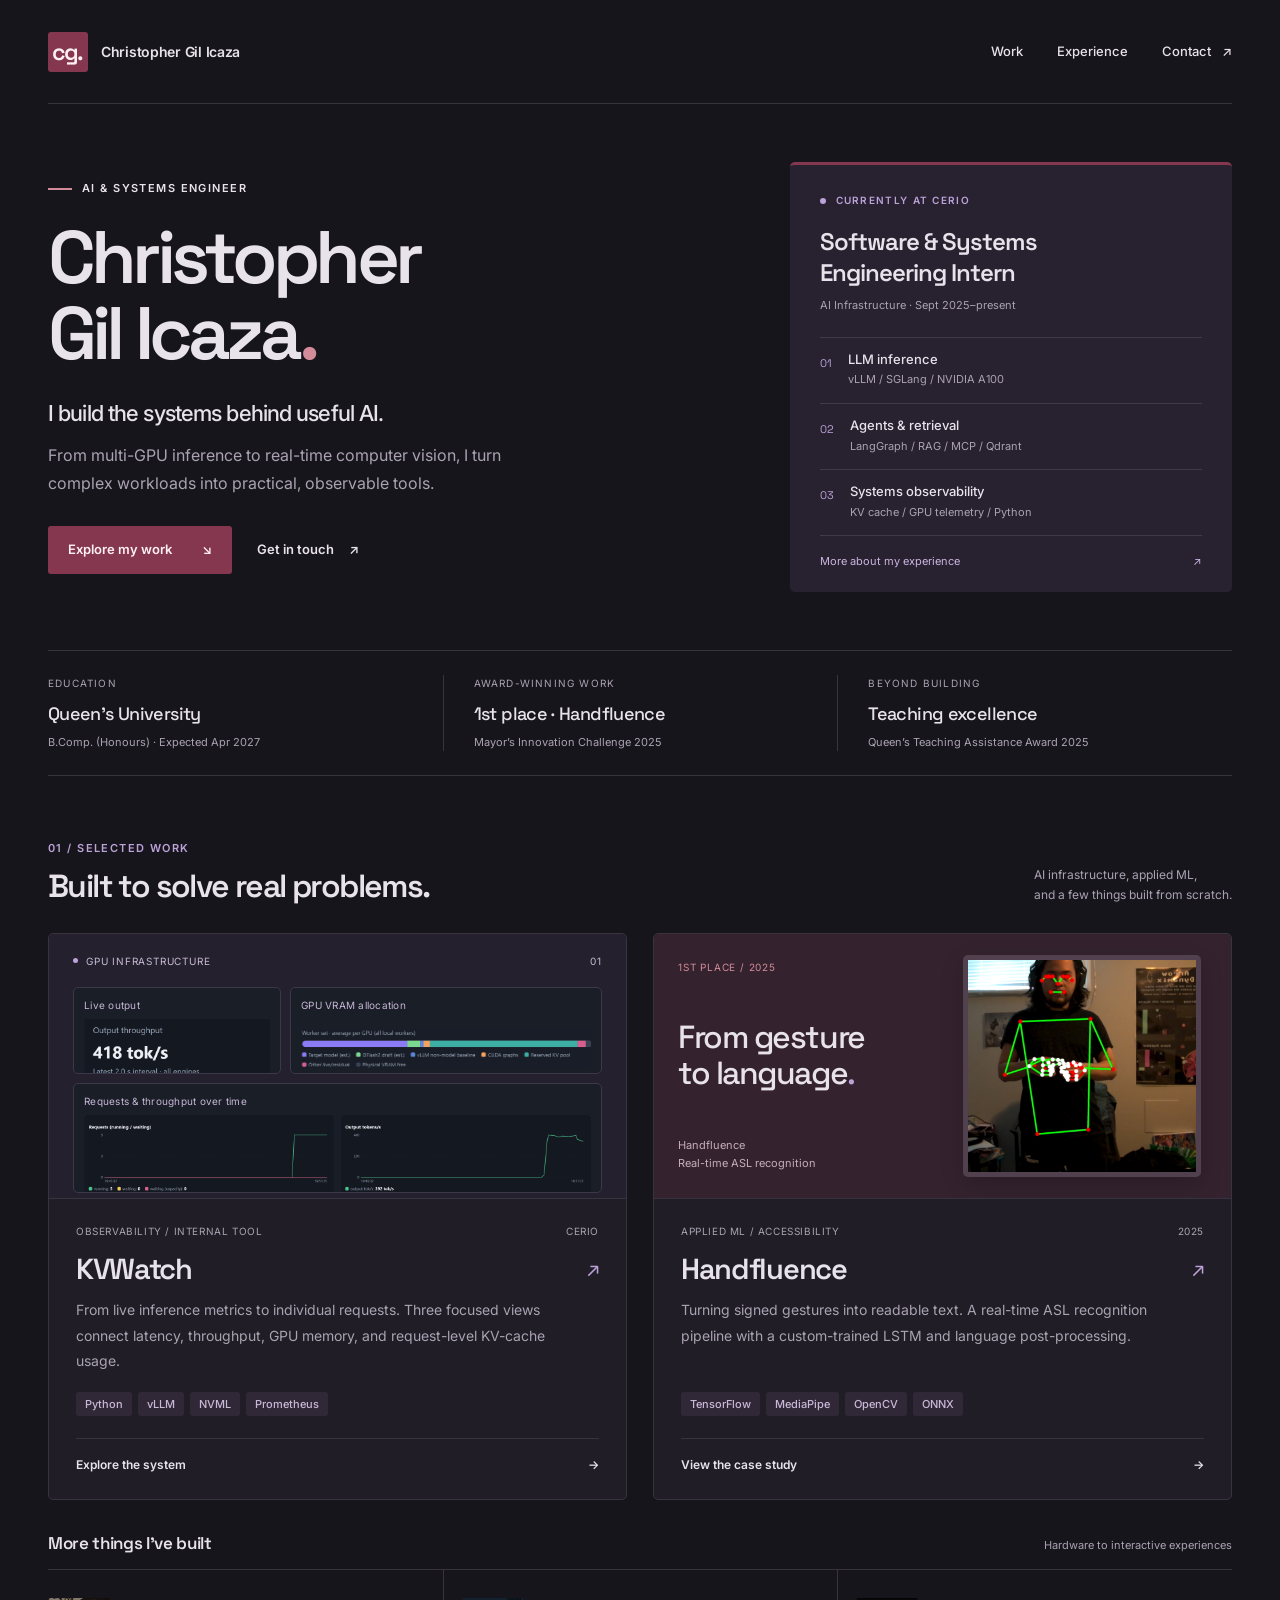
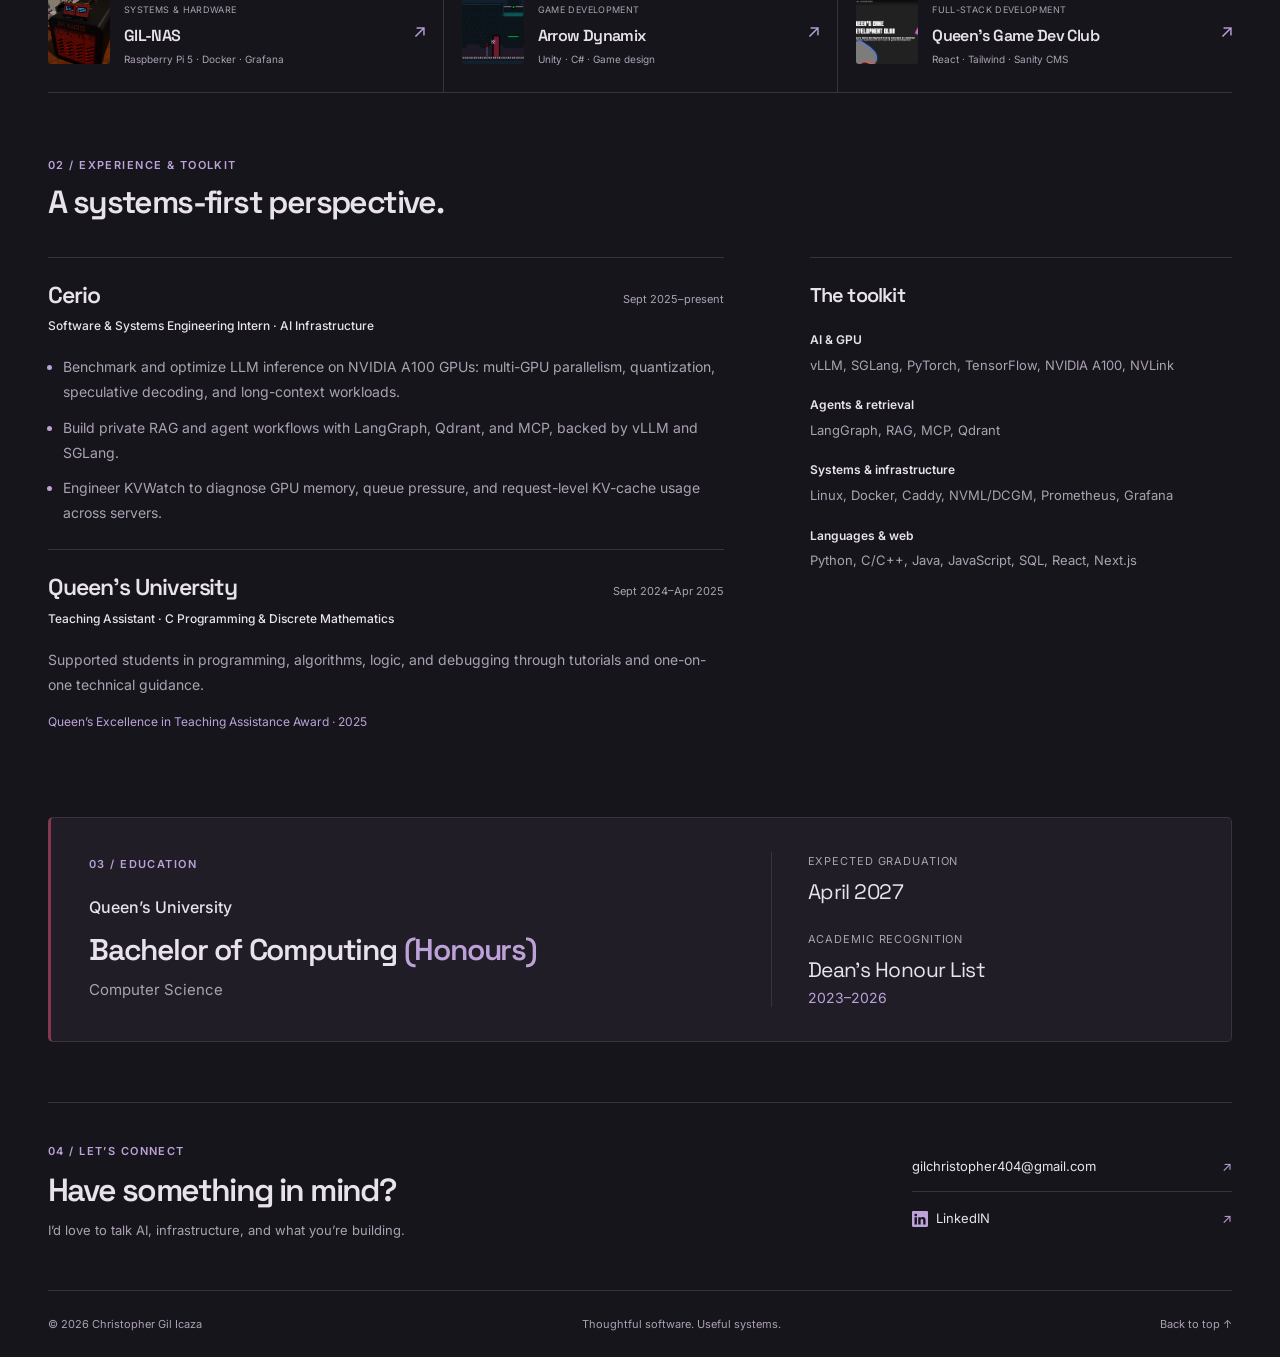
==== commit a258cc74: "Revamped KVWatch project page. Added more images and info to it. Also changed its project thumbnail " ====
--- a/index.html
+++ b/index.html
@@ -10,7 +10,7 @@
   <link rel="preconnect" href="https://fonts.googleapis.com" />
   <link rel="preconnect" href="https://fonts.gstatic.com" crossorigin />
   <link href="https://fonts.googleapis.com/css2?family=Space+Grotesk:wght@400;500;600;700&family=Inter:wght@400;500;600;700&display=swap" rel="stylesheet" />
-  <link rel="stylesheet" href="css/portfolio.css?v=20261010-6" />
+  <link rel="stylesheet" href="css/portfolio.css?v=20261013-2" />
 </head>
 <body>
   <a class="skip-link" href="#main">Skip to content</a>
@@ -53,11 +53,21 @@
         <article class="project-card">
           <a class="project-visual kv-visual" href="projects/kvwatch.html" aria-label="Explore KVWatch">
             <div class="visual-topline"><span><span class="small-dot" aria-hidden="true"></span> GPU infrastructure</span><span>01</span></div>
-            <img src="assets/kvwatch-card-dashboard.png" alt="KVWatch dashboard with per-GPU KV-cache usage and GPU memory allocation" width="1600" height="1000" />
+            <div class="kv-collage" aria-hidden="true">
+              <div class="kv-crop kv-crop-throughput"><span>Live output</span>
+                <svg viewBox="435 1240 580 170"><image href="assets/kvwatch-overview.png" width="3840" height="3326" /></svg>
+              </div>
+              <div class="kv-crop kv-crop-memory"><span>GPU VRAM allocation</span>
+                <svg viewBox="2070 1840 1330 180"><image href="assets/kvwatch-overview.png" width="3840" height="3326" /></svg>
+              </div>
+              <div class="kv-crop kv-crop-graphs"><span>Requests &amp; throughput over time</span>
+                <svg viewBox="435 1045 2970 485"><image href="assets/kvwatch-diagnostics.png" width="3840" height="5010" /></svg>
+              </div>
+            </div>
           </a>
           <div class="project-copy"><div class="project-meta"><span>Observability / Internal tool</span><span>Cerio</span></div>
             <h3><a href="projects/kvwatch.html">KVWatch <span aria-hidden="true">↗</span></a></h3>
-            <p>Making LLM bottlenecks visible. A diagnostic platform that brings GPU memory, queue pressure, and per-request KV-cache usage into one view.</p>
+            <p>From live inference metrics to individual requests. Three focused views connect latency, throughput, GPU memory, and request-level KV-cache usage.</p>
             <ul class="tags" aria-label="KVWatch technologies"><li>Python</li><li>vLLM</li><li>NVML</li><li>Prometheus</li></ul>
             <a class="project-link" href="projects/kvwatch.html">Explore the system <span aria-hidden="true">→</span></a>
           </div>
--- a/css/portfolio.css
+++ b/css/portfolio.css
@@ -404,3 +404,26 @@
 @media (prefers-reduced-motion: reduce) {
   html { scroll-behavior: auto; }
 }
+/* KVWatch: real dashboard screenshots composed as a homepage preview. */
+.kv-collage { display: grid; grid-template-columns: .9fr 1.35fr; gap: 9px; height: 206px; }
+.kv-crop { min-width: 0; overflow: hidden; border: 1px solid #3c374b; border-radius: 5px; background: #191e27; padding: 9px 10px 0; }
+.kv-crop > span { display: block; color: #c7b7d7; font-size: 10px; letter-spacing: .025em; margin-bottom: 5px; }
+.kv-crop svg { display: block; width: 100%; height: auto; }
+.kv-crop-graphs { grid-column: 1 / -1; }
+.kv-crop-memory svg { margin-top: 15px; }
+.kv-overview-preview .screenshot-link { display: block; max-height: 470px; overflow: hidden; }
+.kv-gallery { display: grid; grid-template-columns: 1fr 1fr; gap: 25px; margin-top: 32px; }
+.kv-gallery figure { min-width: 0; margin: 0; }
+.kv-tall-shot { display: block; height: 360px; overflow: hidden; border: 1px solid var(--line); border-radius: 5px; background: #101218; }
+.kv-tall-shot img { width: 100%; height: auto; }
+.kv-gallery figcaption { color: var(--muted); font-size: 12px; line-height: 1.75; margin-top: 12px; }
+.kv-gallery figcaption strong { color: var(--ink); font-weight: 500; }
+.kv-request-preview { margin-top: 32px; }
+@media (max-width: 760px) {
+  .kv-gallery { grid-template-columns: 1fr; }
+  .kv-tall-shot { height: 330px; }
+  .kv-collage { height: 210px; }
+  .kv-overview-preview .screenshot-link { max-height: 380px; }
+}
+.kv-overview-preview .screenshot-link, .kv-tall-shot { position: relative; }
+.kv-overview-preview .screenshot-action, .kv-tall-shot .screenshot-action { position: absolute; bottom: 0; left: 0; right: 0; }
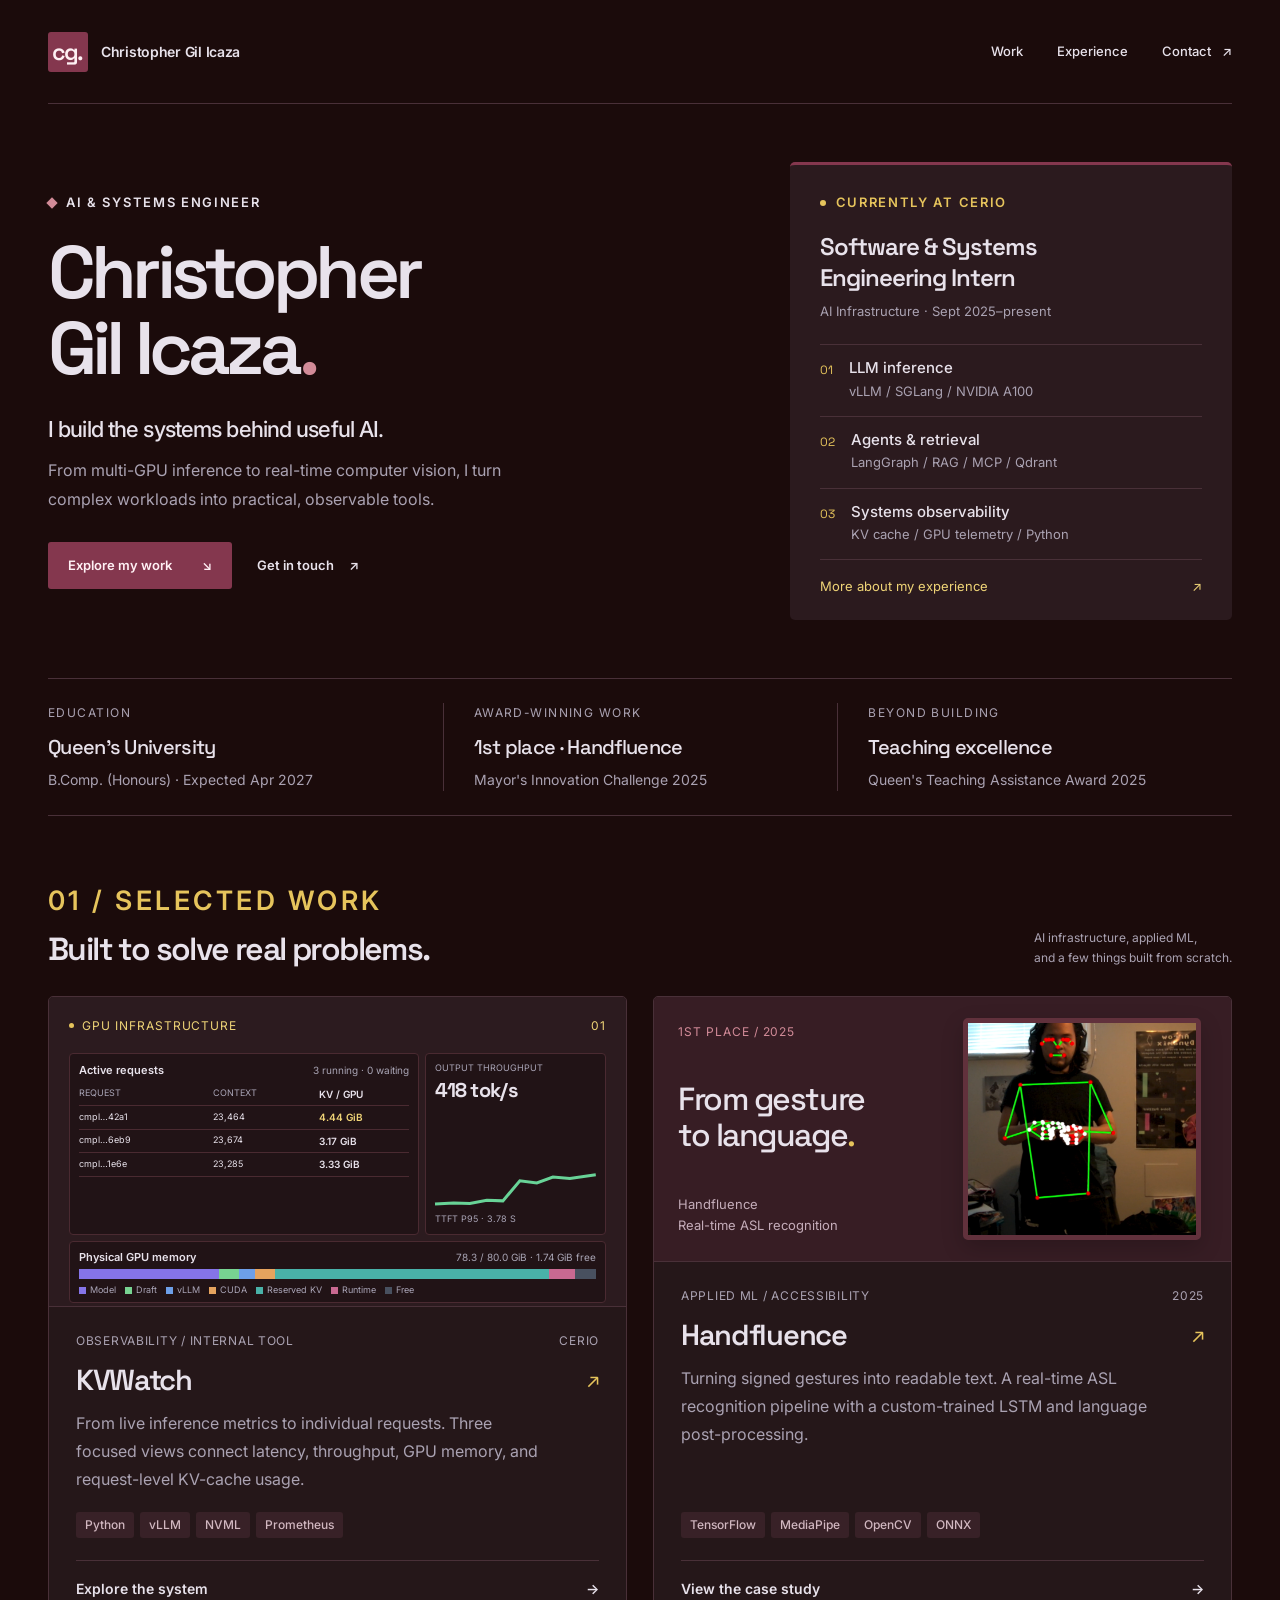
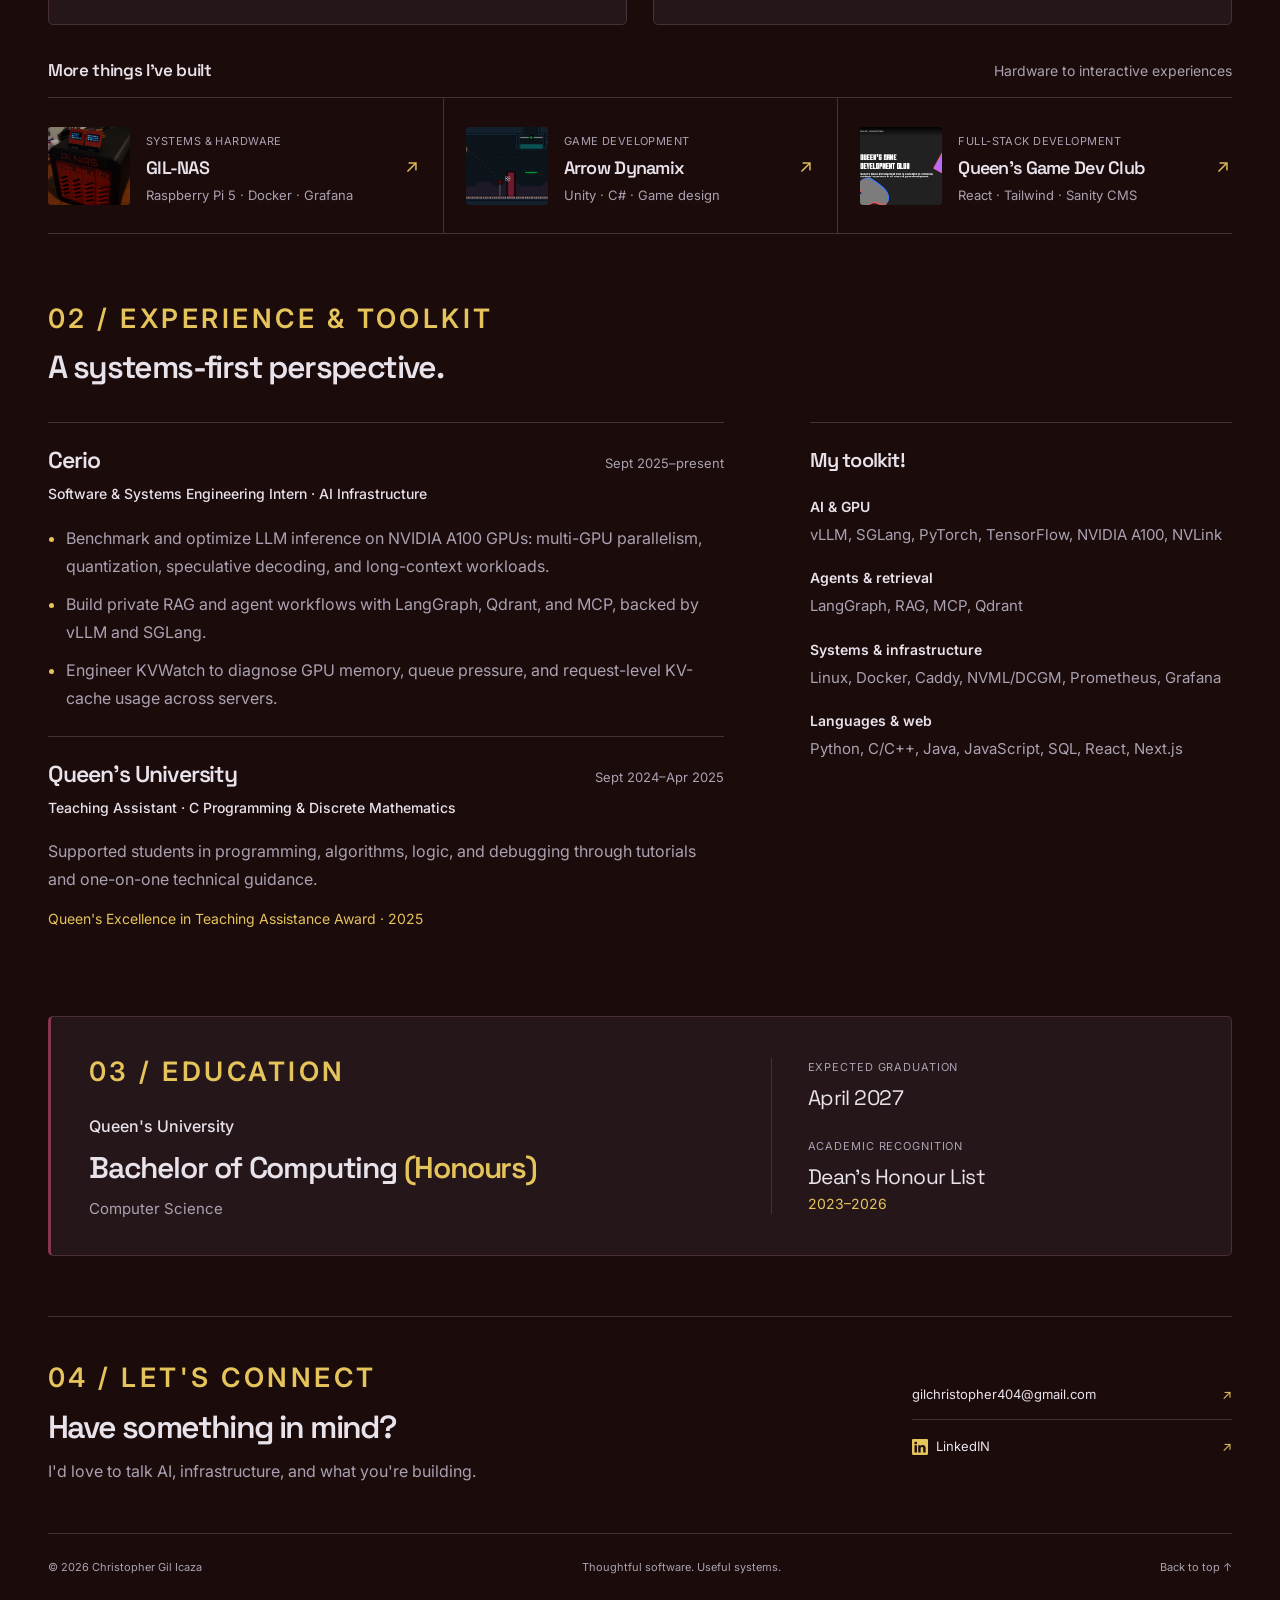
==== commit f4dc7994: "Modified overall website color scheme. Changed KVWatch thumbnail to be more eye-catching. Added more" ====
--- a/index.html
+++ b/index.html
@@ -10,7 +10,7 @@
   <link rel="preconnect" href="https://fonts.googleapis.com" />
   <link rel="preconnect" href="https://fonts.gstatic.com" crossorigin />
   <link href="https://fonts.googleapis.com/css2?family=Space+Grotesk:wght@400;500;600;700&family=Inter:wght@400;500;600;700&display=swap" rel="stylesheet" />
-  <link rel="stylesheet" href="css/portfolio.css?v=20261013-2" />
+  <link rel="stylesheet" href="css/portfolio.css?v=20261014-8" />
 </head>
 <body>
   <a class="skip-link" href="#main">Skip to content</a>
@@ -23,7 +23,7 @@
   <main id="main" class="wrap">
     <section class="home-hero" aria-labelledby="intro-title">
       <div class="hero-copy">
-        <p class="eyebrow"><span class="accent-line" aria-hidden="true"></span> AI &amp; systems engineer</p>
+        <p class="eyebrow"><span class="accent-diamond" aria-hidden="true"></span> AI &amp; systems engineer</p>
         <h1 id="intro-title">Christopher<br />Gil Icaza<span class="accent">.</span></h1>
         <p class="hero-description">I build the systems behind useful AI.</p>
         <p class="hero-summary">From multi-GPU inference to real-time computer vision, I turn complex workloads into practical, observable tools.</p>
@@ -43,9 +43,9 @@
       </aside>
     </section>
     <div class="highlights" aria-label="Career highlights">
-      <div><span class="highlight-label">Education</span><strong>Queen’s University</strong><span>B.Comp. (Honours) · Expected Apr 2027</span></div>
-      <div><span class="highlight-label">Award-winning work</span><strong>1st place · Handfluence</strong><span>Mayor’s Innovation Challenge 2025</span></div>
-      <div><span class="highlight-label">Beyond building</span><strong>Teaching excellence</strong><span>Queen’s Teaching Assistance Award 2025</span></div>
+      <div><span class="highlight-label">Education</span><strong>Queen's University</strong><span>B.Comp. (Honours) · Expected Apr 2027</span></div>
+      <div><span class="highlight-label">Award-winning work</span><strong>1st place · Handfluence</strong><span>Mayor's Innovation Challenge 2025</span></div>
+      <div><span class="highlight-label">Beyond building</span><strong>Teaching excellence</strong><span>Queen's Teaching Assistance Award 2025</span></div>
     </div>
     <section class="section" id="projects" aria-labelledby="projects-title">
       <div class="section-heading"><div><p class="eyebrow">01 / Selected work</p><h2 id="projects-title">Built to solve real problems.</h2></div><p>AI infrastructure, applied ML,<br />and a few things built from scratch.</p></div>
@@ -53,15 +53,28 @@
         <article class="project-card">
           <a class="project-visual kv-visual" href="projects/kvwatch.html" aria-label="Explore KVWatch">
             <div class="visual-topline"><span><span class="small-dot" aria-hidden="true"></span> GPU infrastructure</span><span>01</span></div>
-            <div class="kv-collage" aria-hidden="true">
-              <div class="kv-crop kv-crop-throughput"><span>Live output</span>
-                <svg viewBox="435 1240 580 170"><image href="assets/kvwatch-overview.png" width="3840" height="3326" /></svg>
+            <div class="kv-thumb" aria-hidden="true">
+              <div class="kv-thumb-main">
+                <div class="kv-thumb-requests">
+                  <div class="kv-thumb-panel-title"><strong>Active requests</strong><span>3 running · 0 waiting</span></div>
+                  <div class="kv-thumb-request-head"><span>Request</span><span>Context</span><strong>KV / GPU</strong></div>
+                  <div class="kv-thumb-request-row is-featured"><span>cmpl…42a1</span><span>23,464</span><strong>4.44 GiB</strong></div>
+                  <div class="kv-thumb-request-row"><span>cmpl…6eb9</span><span>23,674</span><strong>3.17 GiB</strong></div>
+                  <div class="kv-thumb-request-row"><span>cmpl…1e6e</span><span>23,285</span><strong>3.33 GiB</strong></div>
+                </div>
+                <div class="kv-thumb-throughput">
+                  <span>Output throughput</span>
+                  <strong>418 tok/s</strong>
+                  <svg viewBox="0 0 180 70" preserveAspectRatio="none"><polyline points="0,61 21,59 39,60 58,54 76,55 95,18 114,22 132,11 151,14 180,7" /></svg>
+                  <span>TTFT p95 · 3.78 s</span>
+                </div>
               </div>
-              <div class="kv-crop kv-crop-memory"><span>GPU VRAM allocation</span>
-                <svg viewBox="2070 1840 1330 180"><image href="assets/kvwatch-overview.png" width="3840" height="3326" /></svg>
-              </div>
-              <div class="kv-crop kv-crop-graphs"><span>Requests &amp; throughput over time</span>
-                <svg viewBox="435 1045 2970 485"><image href="assets/kvwatch-diagnostics.png" width="3840" height="5010" /></svg>
+              <div class="kv-thumb-memory">
+                <div class="kv-thumb-panel-title"><strong>Physical GPU memory</strong><span>78.3 / 80.0 GiB · 1.74 GiB free</span></div>
+                <div class="kv-thumb-memory-bar"><i></i><i></i><i></i><i></i><i></i><i></i><i></i></div>
+                <div class="kv-thumb-memory-legend">
+                  <span><i class="model"></i>Model</span><span><i class="draft"></i>Draft</span><span><i class="baseline"></i>vLLM</span><span><i class="cuda"></i>CUDA</span><span><i class="reserved"></i>Reserved KV</span><span><i class="runtime"></i>Runtime</span><span><i class="free"></i>Free</span>
+                </div>
               </div>
             </div>
           </a>
@@ -85,11 +98,11 @@
           </div>
         </article>
       </div>
-      <div class="more-work-heading"><h3>More things I’ve built</h3><span>Hardware to interactive experiences</span></div>
+      <div class="more-work-heading"><h3>More things I've built</h3><span>Hardware to interactive experiences</span></div>
       <div class="more-work">
         <a class="small-project" href="projects/gil-nas.html"><img src="assets/project-gil-nas.png" alt="Custom four-bay GIL-NAS enclosure" loading="lazy" width="120" height="100" /><div><span class="small-category">Systems &amp; hardware</span><h4>GIL-NAS</h4><p>Raspberry Pi 5 · Docker · Grafana</p></div><span class="small-arrow" aria-hidden="true">↗</span></a>
         <a class="small-project" href="projects/arrow-dynamix.html"><img src="assets/arrow-gameplay-4.png" alt="Arrow Dynamix dungeon gameplay" loading="lazy" width="120" height="100" /><div><span class="small-category">Game development</span><h4>Arrow Dynamix</h4><p>Unity · C# · Game design</p></div><span class="small-arrow" aria-hidden="true">↗</span></a>
-        <a class="small-project" href="projects/game-design-club.html"><img src="assets/qgdc-landing-page.png" alt="Queen’s Game Development Club website" loading="lazy" width="120" height="100" /><div><span class="small-category">Full-stack development</span><h4>Queen’s Game Dev Club</h4><p>React · Tailwind · Sanity CMS</p></div><span class="small-arrow" aria-hidden="true">↗</span></a>
+        <a class="small-project" href="projects/game-design-club.html"><img src="assets/qgdc-landing-page.png" alt="Queen's Game Development Club website" loading="lazy" width="120" height="100" /><div><span class="small-category">Full-stack development</span><h4>Queen's Game Dev Club</h4><p>React · Tailwind · Sanity CMS</p></div><span class="small-arrow" aria-hidden="true">↗</span></a>
       </div>
     </section>
     <section class="section experience-section" id="experience" aria-labelledby="experience-title">
@@ -97,24 +110,24 @@
       <div class="experience-layout">
         <div class="experience-list">
           <article class="experience-entry"><div class="experience-top"><h3>Cerio</h3><span>Sept 2025–present</span></div><p class="role">Software &amp; Systems Engineering Intern · AI Infrastructure</p><ul><li>Benchmark and optimize LLM inference on NVIDIA A100 GPUs: multi-GPU parallelism, quantization, speculative decoding, and long-context workloads.</li><li>Build private RAG and agent workflows with LangGraph, Qdrant, and MCP, backed by vLLM and SGLang.</li><li>Engineer KVWatch to diagnose GPU memory, queue pressure, and request-level KV-cache usage across servers.</li></ul></article>
-          <article class="experience-entry"><div class="experience-top"><h3>Queen’s University</h3><span>Sept 2024–Apr 2025</span></div><p class="role">Teaching Assistant · C Programming &amp; Discrete Mathematics</p><p>Supported students in programming, algorithms, logic, and debugging through tutorials and one-on-one technical guidance.</p><p class="inline-note">Queen’s Excellence in Teaching Assistance Award · 2025</p></article>
+          <article class="experience-entry"><div class="experience-top"><h3>Queen's University</h3><span>Sept 2024–Apr 2025</span></div><p class="role">Teaching Assistant · C Programming &amp; Discrete Mathematics</p><p>Supported students in programming, algorithms, logic, and debugging through tutorials and one-on-one technical guidance.</p><p class="inline-note">Queen's Excellence in Teaching Assistance Award · 2025</p></article>
         </div>
-        <aside class="toolkit" aria-label="Technical skills"><h3>The toolkit</h3><dl><div><dt>AI &amp; GPU</dt><dd>vLLM, SGLang, PyTorch, TensorFlow, NVIDIA A100, NVLink</dd></div><div><dt>Agents &amp; retrieval</dt><dd>LangGraph, RAG, MCP, Qdrant</dd></div><div><dt>Systems &amp; infrastructure</dt><dd>Linux, Docker, Caddy, NVML/DCGM, Prometheus, Grafana</dd></div><div><dt>Languages &amp; web</dt><dd>Python, C/C++, Java, JavaScript, SQL, React, Next.js</dd></div></dl></aside>
+        <aside class="toolkit" aria-label="Technical skills"><h3>My toolkit!</h3><dl><div><dt>AI &amp; GPU</dt><dd>vLLM, SGLang, PyTorch, TensorFlow, NVIDIA A100, NVLink</dd></div><div><dt>Agents &amp; retrieval</dt><dd>LangGraph, RAG, MCP, Qdrant</dd></div><div><dt>Systems &amp; infrastructure</dt><dd>Linux, Docker, Caddy, NVML/DCGM, Prometheus, Grafana</dd></div><div><dt>Languages &amp; web</dt><dd>Python, C/C++, Java, JavaScript, SQL, React, Next.js</dd></div></dl></aside>
       </div>
     </section>
     <section class="education-section" id="education" aria-labelledby="education-title">
       <div class="education-degree">
         <p class="eyebrow">03 / Education</p>
-        <p class="education-school">Queen’s University</p>
+        <p class="education-school">Queen's University</p>
         <h2 id="education-title">Bachelor of Computing <span>(Honours)</span></h2>
         <p class="education-major">Computer Science</p>
       </div>
       <dl class="education-facts">
         <div><dt>Expected graduation</dt><dd>April 2027</dd></div>
-        <div><dt>Academic recognition</dt><dd>Dean’s Honour List <span>2023–2026</span></dd></div>
+        <div><dt>Academic recognition</dt><dd>Dean's Honour List <span>2023–2026</span></dd></div>
       </dl>
     </section>
-    <section class="contact-section" id="contact" aria-labelledby="contact-title"><div><p class="eyebrow">04 / Let’s connect</p><h2 id="contact-title">Have something in mind?</h2><p>I’d love to talk AI, infrastructure, and what you’re building.</p></div><div class="contact-links"><a href="mailto:gilchristopher404@gmail.com">gilchristopher404@gmail.com <span aria-hidden="true">↗</span></a><a href="https://linkedin.com/in/gilc" target="_blank" rel="noopener noreferrer"><span class="social-label"><svg class="social-icon" xmlns="http://www.w3.org/2000/svg" viewBox="0 0 16 16" width="16" height="16" fill="currentColor" aria-hidden="true" focusable="false"><path d="M0 1.146C0 .513.526 0 1.175 0h13.65C15.474 0 16 .513 16 1.146v13.708c0 .633-.526 1.146-1.175 1.146H1.175C.526 16 0 15.487 0 14.854zM4.943 13.394V6.169H2.542v7.225zM3.743 5.182c.837 0 1.358-.554 1.358-1.248-.015-.709-.521-1.248-1.342-1.248S2.4 3.226 2.4 3.934c0 .694.521 1.248 1.327 1.248zm4.908 8.212V9.359c0-.216.016-.432.08-.586.173-.431.568-.878 1.232-.878.869 0 1.216.662 1.216 1.634v3.865h2.4V9.25c0-2.22-1.184-3.252-2.763-3.252-1.274 0-1.845.7-2.165 1.193v.025h-.016l.016-.025V6.169h-2.4c.03.678 0 7.225 0 7.225z"/></svg>LinkedIN</span> <span aria-hidden="true">↗</span></a></div></section>
+    <section class="contact-section" id="contact" aria-labelledby="contact-title"><div><p class="eyebrow">04 / Let's connect</p><h2 id="contact-title">Have something in mind?</h2><p>I'd love to talk AI, infrastructure, and what you're building.</p></div><div class="contact-links"><a href="mailto:gilchristopher404@gmail.com">gilchristopher404@gmail.com <span aria-hidden="true">↗</span></a><a href="https://linkedin.com/in/gilc" target="_blank" rel="noopener noreferrer"><span class="social-label"><svg class="social-icon" xmlns="http://www.w3.org/2000/svg" viewBox="0 0 16 16" width="16" height="16" fill="currentColor" aria-hidden="true" focusable="false"><path d="M0 1.146C0 .513.526 0 1.175 0h13.65C15.474 0 16 .513 16 1.146v13.708c0 .633-.526 1.146-1.175 1.146H1.175C.526 16 0 15.487 0 14.854zM4.943 13.394V6.169H2.542v7.225zM3.743 5.182c.837 0 1.358-.554 1.358-1.248-.015-.709-.521-1.248-1.342-1.248S2.4 3.226 2.4 3.934c0 .694.521 1.248 1.327 1.248zm4.908 8.212V9.359c0-.216.016-.432.08-.586.173-.431.568-.878 1.232-.878.869 0 1.216.662 1.216 1.634v3.865h2.4V9.25c0-2.22-1.184-3.252-2.763-3.252-1.274 0-1.845.7-2.165 1.193v.025h-.016l.016-.025V6.169h-2.4c.03.678 0 7.225 0 7.225z"/></svg>LinkedIN</span> <span aria-hidden="true">↗</span></a></div></section>
   </main>
   <footer class="site-footer wrap"><span>© 2026 Christopher Gil Icaza</span><span>Thoughtful software. Useful systems.</span><a href="#main">Back to top ↑</a></footer>
 </body>
--- a/css/portfolio.css
+++ b/css/portfolio.css
@@ -1,19 +1,23 @@
 /* Shared dark theme for the homepage and all project case studies. */
 :root {
   color-scheme: dark;
-  --paper: #17151c;
-  --surface: #201d26;
+  --paper: #1b0b0b;
+  --surface: #251719;
+  --surface-raised: #2c1b1f;
+  --surface-deep: #160c0e;
+  --panel: #211316;
+  --panel-line: #4a2a31;
   --ink: #e8e2eb;
   --muted: #aaa2b2;
-  --line: #39323f;
-  --accent: #bca2d8;
+  --line: #493038;
+  --accent: #e6c45c;
   --wine: #84374e;
   --crimson: #d28b98;
   --on-wine: #fff0f4;
   --accent-hover: #99445e;
-  --charcoal: #272130;
-  --sand: #302936;
-  --gold: #cfb789;
+  --charcoal: #2b1a1e;
+  --sand: #332025;
+  --gold: #e6c45c;
   --title: "Space Grotesk", "Inter", system-ui, sans-serif;
   --body: "Inter", system-ui, -apple-system, "Segoe UI", sans-serif;
 }
@@ -28,7 +32,7 @@
 img, video { display: block; max-width: 100%; }
 button { font: inherit; }
 a:focus-visible, button:focus-visible, summary:focus-visible, video:focus-visible { outline: 3px solid var(--accent); outline-offset: 5px; }
-::selection { background: #594164; color: var(--ink); }
+::selection { background: #693341; color: var(--ink); }
 .wrap { max-width: 1200px; width: calc(100% - 96px); margin-inline: auto; }
 .skip-link { position: fixed; top: 10px; left: 10px; z-index: 10; padding: 10px 18px; background: var(--accent); color: var(--paper); transform: translateY(-160%); }
 .skip-link:focus { transform: translateY(0); }
@@ -41,7 +45,8 @@
 .site-nav a:last-child span { margin-left: 8px; }
 .home-hero { display: grid; grid-template-columns: 1.45fr 1fr; gap: 100px; align-items: center; padding: 58px 0; }
 .eyebrow { font-size: 11px; text-transform: uppercase; letter-spacing: .13em; font-weight: 600; line-height: 1.5; display: flex; align-items: center; gap: 10px; }
-.accent-line { width: 24px; height: 2px; background: var(--crimson); }
+.hero-copy > .eyebrow { font-size: 13px; }
+.accent-diamond { width: 8px; height: 8px; background: var(--crimson); transform: rotate(45deg); flex-shrink: 0; }
 .hero-copy h1 { font-size: clamp(52px, 5.8vw, 80px); letter-spacing: -.065em; line-height: 1.02; margin: 23px 0 24px; }
 .accent { color: var(--crimson); }
 .hero-description { font-size: 22px; font-weight: 500; letter-spacing: -.04em; margin-bottom: 9px; }
@@ -53,67 +58,67 @@
 .text-link { font-size: 13px; font-weight: 600; padding: 12px 0; }
 .text-link span { margin-left: 12px; }
 .current-work { background: var(--charcoal); color: var(--ink); padding: 28px 30px 22px; border-radius: 5px; border-top: 3px solid var(--wine); }
-.current-work .eyebrow { color: var(--accent); font-size: 10px; letter-spacing: .13em; }
+.current-work .eyebrow { color: var(--accent); font-size: 13px; letter-spacing: .13em; }
 .status-dot { width: 6px; height: 6px; background: var(--accent); border-radius: 50%; flex-shrink: 0; }
 .current-work h2 { font-size: 24px; letter-spacing: -.04em; line-height: 1.3; margin: 18px 0 8px; }
-.current-dates { font-size: 11px; color: var(--muted); padding-bottom: 22px; }
-.focus-row { display: flex; gap: 16px; border-top: 1px solid #42384c; padding: 14px 0; }
-.focus-number { font-family: var(--title); font-size: 11px; color: var(--accent); margin-top: 2px; }
-.focus-row h3 { font-family: var(--body); font-size: 13px; font-weight: 500; margin-bottom: 4px; }
-.focus-row p { font-size: 11px; color: var(--muted); }
-.current-link { border-top: 1px solid #42384c; padding-top: 16px; display: flex; align-items: center; justify-content: space-between; font-size: 11px; color: #cbb5df; }
+.current-dates { font-size: 13px; color: var(--muted); padding-bottom: 22px; }
+.focus-row { display: flex; gap: 16px; border-top: 1px solid var(--line); padding: 14px 0; }
+.focus-number { font-family: var(--title); font-size: 12px; color: var(--accent); margin-top: 2px; }
+.focus-row h3 { font-family: var(--body); font-size: 15px; font-weight: 500; margin-bottom: 4px; }
+.focus-row p { font-size: 13px; color: var(--muted); }
+.current-link { border-top: 1px solid var(--line); padding-top: 16px; display: flex; align-items: center; justify-content: space-between; font-size: 13px; color: #efd477; }
 .current-link:hover { color: white; }
 .current-work a:focus-visible { outline-color: var(--accent); }
 .highlights { display: grid; grid-template-columns: repeat(3, 1fr); border-block: 1px solid var(--line); padding: 24px 0; }
 .highlights > div { display: flex; flex-direction: column; padding: 0 30px; border-left: 1px solid var(--line); gap: 4px; }
 .highlights > div:first-child { padding-left: 0; border: 0; }
-.highlight-label { font-size: 10px; text-transform: uppercase; letter-spacing: .12em; color: var(--muted); margin-bottom: 4px; }
-.highlights strong { font-family: var(--title); font-size: 18px; font-weight: 500; letter-spacing: -.035em; }
-.highlights > div > span:last-child { font-size: 11px; color: var(--muted); }
+.highlight-label { font-size: 12px; text-transform: uppercase; letter-spacing: .12em; color: var(--muted); margin-bottom: 4px; }
+.highlights strong { font-family: var(--title); font-size: 20px; font-weight: 500; letter-spacing: -.035em; }
+.highlights > div > span:last-child { font-size: 14px; color: var(--muted); }
 .section { padding: 64px 0 0; scroll-margin-top: 16px; }
 .section-heading { display: flex; justify-content: space-between; align-items: end; gap: 30px; margin-bottom: 28px; }
-.section-heading .eyebrow { color: var(--accent); margin-bottom: 11px; }
+.section-heading .eyebrow { color: var(--accent); margin-bottom: 11px; font-size: 1.67rem;}
 .section-heading h2 { font-size: 32px; letter-spacing: -.05em; }
 .section-heading > p { font-size: 12px; color: var(--muted); }
 .featured-projects { display: grid; grid-template-columns: 1fr 1fr; gap: 26px; }
 .project-card { border: 1px solid var(--line); border-radius: 5px; background: var(--surface); overflow: hidden; display: flex; flex-direction: column; }
 .project-visual { height: 265px; display: block; position: relative; overflow: hidden; border-bottom: 1px solid var(--line); }
 .project-visual:focus-visible { outline-offset: -5px; }
-.kv-visual { background: #24202e; padding: 19px 24px 0; }
-.visual-topline { font-size: 10px; color: #c8bad5; display: flex; justify-content: space-between; letter-spacing: .08em; text-transform: uppercase; margin-bottom: 18px; }
+.kv-visual { background: var(--surface-raised); padding: 19px 24px 0; }
+.visual-topline { font-size: 12px; color: #efd477; display: flex; justify-content: space-between; letter-spacing: .08em; text-transform: uppercase; margin-bottom: 18px; }
 .visual-topline > span:first-child { display: flex; align-items: center; gap: 8px; }
 .small-dot { width: 5px; height: 5px; background: var(--accent); border-radius: 50%; }
-.kv-visual img { width: 100%; height: auto; border: 1px solid #48404f; border-radius: 4px; box-shadow: 0 12px 30px #0002; }
-.hand-visual { background: #34232e; display: flex; align-items: center; padding: 0 24px; gap: 10px; }
+.kv-visual img { width: 100%; height: auto; border: 1px solid var(--panel-line); border-radius: 4px; box-shadow: 0 12px 30px #0002; }
+.hand-visual { background: #371d24; display: flex; align-items: center; padding: 0 24px; gap: 10px; }
 .hand-visual-copy { width: 52%; flex-shrink: 0; align-self: stretch; display: flex; flex-direction: column; justify-content: space-between; padding: 25px 0; }
-.visual-award { font-size: 10px; letter-spacing: .08em; text-transform: uppercase; color: var(--crimson); }
+.visual-award { font-size: 12px; letter-spacing: .08em; text-transform: uppercase; color: var(--crimson); }
 .hand-display { font-family: var(--title); font-size: 32px; font-weight: 500; letter-spacing: -.045em; line-height: 1.12; }
 .hand-display > span { color: var(--accent); }
-.visual-caption { font-size: 11px; line-height: 1.6; color: #c5adba; }
-.hand-visual img { width: 45%; height: 222px; object-fit: cover; object-position: center; border-radius: 5px; border: 5px solid #51404d; box-shadow: 0 8px 22px #0003; }
+.visual-caption { font-size: 13px; line-height: 1.6; color: #c5adba; }
+.hand-visual img { width: 45%; height: 222px; object-fit: cover; object-position: center; border-radius: 5px; border: 5px solid #61313c; box-shadow: 0 8px 22px #0003; }
 .project-copy { padding: 24px 27px; display: flex; flex: 1; flex-direction: column; }
-.project-meta { display: flex; justify-content: space-between; gap: 8px; font-size: 10px; color: var(--muted); text-transform: uppercase; letter-spacing: .06em; }
+.project-meta { display: flex; justify-content: space-between; gap: 8px; font-size: 12px; color: var(--muted); text-transform: uppercase; letter-spacing: .06em; }
 .project-copy h3 { margin: 13px 0 12px; font-size: 29px; letter-spacing: -.045em; }
 .project-copy h3 a { display: flex; justify-content: space-between; align-items: center; }
 .project-copy h3 span { font-size: 21px; font-weight: 400; color: var(--accent); }
 .project-copy h3 a:hover { color: var(--accent); }
-.project-copy > p { font-size: 14px; line-height: 1.8; color: var(--muted); margin-bottom: 19px; max-width: 470px; }
+.project-copy > p { font-size: 16px; line-height: 1.75; color: var(--muted); margin-bottom: 19px; max-width: 470px; }
 .tags { list-style: none; display: flex; gap: 6px; flex-wrap: wrap; padding: 0; }
-.tags li { font-size: 11px; font-weight: 500; padding: 4px 9px; background: #302837; color: #c9b8d7; border-radius: 3px; line-height: 1.5; }
+.tags li { font-size: 12px; font-weight: 500; padding: 4px 9px; background: #382127; color: #d1b7c0; border-radius: 3px; line-height: 1.5; }
 .project-copy > .tags { margin-top: auto; }
-.project-link { margin-top: 22px; border-top: 1px solid var(--line); padding-top: 16px; font-size: 12px; font-weight: 600; display: flex; justify-content: space-between; align-items: center; }
+.project-link { margin-top: 22px; border-top: 1px solid var(--line); padding-top: 16px; font-size: 14px; font-weight: 600; display: flex; justify-content: space-between; align-items: center; }
 .project-link:hover { color: var(--accent); }
 .more-work-heading { display: flex; align-items: baseline; justify-content: space-between; gap: 15px; margin: 34px 0 15px; }
 .more-work-heading h3 { font-size: 17px; letter-spacing: -.02em; }
-.more-work-heading > span { font-size: 11px; color: var(--muted); }
+.more-work-heading > span { font-size: 14px; color: var(--muted); }
 .more-work { display: grid; grid-template-columns: repeat(3, 1fr); border-block: 1px solid var(--line); }
-.small-project { display: grid; grid-template-columns: 62px 1fr 12px; gap: 14px; align-items: center; min-width: 0; padding: 24px 18px; border-left: 1px solid var(--line); }
+.small-project { display: grid; grid-template-columns: 82px 1fr 16px; gap: 16px; align-items: center; min-width: 0; padding: 28px 22px; border-left: 1px solid var(--line); }
 .small-project:first-child { padding-left: 0; border-left: 0; }
 .small-project:last-child { padding-right: 0; }
-.small-project img { width: 62px; height: 66px; object-fit: cover; border-radius: 3px; background: var(--sand); }
-.small-category { font-size: 9px; text-transform: uppercase; letter-spacing: .04em; color: var(--muted); }
-.small-project h4 { font-size: 16px; letter-spacing: -.04em; margin: 6px 0; }
-.small-project p { font-size: 10px; color: var(--muted); }
+.small-project img { width: 82px; height: 78px; object-fit: cover; border-radius: 3px; background: var(--sand); }
+.small-category { font-size: 11px; text-transform: uppercase; letter-spacing: .04em; color: var(--muted); }
+.small-project h4 { font-size: 18px; letter-spacing: -.04em; margin: 6px 0; }
+.small-project p { font-size: 13px; line-height: 1.55; color: var(--muted); }
 .small-arrow { color: var(--accent); font-size: 18px; }
 .small-project:hover h4 { color: var(--accent); }
 .experience-section { padding-bottom: 60px; }
@@ -121,19 +126,19 @@
 .experience-entry { border-top: 1px solid var(--line); padding: 24px 0; }
 .experience-top { display: flex; align-items: baseline; justify-content: space-between; gap: 20px; margin-bottom: 8px; }
 .experience-top h3 { font-size: 23px; letter-spacing: -.045em; }
-.experience-top > span { font-size: 11px; color: var(--muted); white-space: nowrap; }
-.role { font-size: 12px; font-weight: 500; margin-bottom: 18px; }
-.experience-entry ul { padding-left: 15px; display: grid; gap: 10px; color: var(--muted); font-size: 14px; line-height: 1.8; }
+.experience-top > span { font-size: 13px; color: var(--muted); white-space: nowrap; }
+.role { font-size: 14px; font-weight: 500; margin-bottom: 18px; }
+.experience-entry ul { padding-left: 18px; display: grid; gap: 10px; color: var(--muted); font-size: 16px; line-height: 1.75; }
 .experience-entry li::marker { color: var(--accent); }
-.experience-entry > p:not(.role) { font-size: 14px; color: var(--muted); line-height: 1.8; }
-.experience-entry > .inline-note:not(.role) { color: var(--accent); font-size: 12px; margin-top: 14px; }
+.experience-entry > p:not(.role) { font-size: 16px; color: var(--muted); line-height: 1.75; }
+.experience-entry > .inline-note:not(.role) { color: var(--accent); font-size: 14px; margin-top: 14px; }
 .toolkit { border-top: 1px solid var(--line); padding-top: 26px; }
 .toolkit > h3 { font-size: 20px; margin-bottom: 23px; letter-spacing: -.04em; }
 .toolkit dl { display: grid; gap: 18px; }
-.toolkit dt { font-size: 12px; font-weight: 600; margin-bottom: 4px; }
-.toolkit dd { font-size: 13px; line-height: 1.8; color: var(--muted); }
+.toolkit dt { font-size: 14px; font-weight: 600; margin-bottom: 4px; }
+.toolkit dd { font-size: 15px; line-height: 1.75; color: var(--muted); }
 .education-section { display: grid; grid-template-columns: 1.5fr 1fr; gap: 48px; align-items: center; padding: 34px 38px; margin-bottom: 60px; background: var(--surface); border: 1px solid var(--line); border-left: 3px solid var(--wine); border-radius: 5px; }
-.education-degree .eyebrow { color: var(--accent); margin-bottom: 22px; }
+.education-degree .eyebrow { color: var(--accent); margin-bottom: 22px; font-size: 1.67rem; }
 .education-school { font-size: 16px; font-weight: 500; margin-bottom: 10px; }
 .education-degree h2 { font-size: 30px; line-height: 1.25; letter-spacing: -.04em; max-width: 520px; }
 .education-degree h2 span { color: var(--accent); }
@@ -143,9 +148,9 @@
 .education-facts dd { font-family: var(--title); font-size: 21px; line-height: 1.4; letter-spacing: -.025em; }
 .education-facts dd span { display: block; font-family: var(--body); font-size: 14px; color: var(--accent); margin-top: 3px; letter-spacing: 0; }
 .contact-section { display: flex; justify-content: space-between; align-items: center; gap: 30px; border-top: 1px solid var(--line); padding: 40px 0 48px; }
-.contact-section .eyebrow { color: var(--accent); margin-bottom: 12px; }
+.contact-section .eyebrow { color: var(--accent); margin-bottom: 12px; font-size: 1.67rem; }
 .contact-section h2 { font-size: 32px; letter-spacing: -.05em; }
-.contact-section p:not(.eyebrow) { font-size: 13px; color: var(--muted); margin-top: 12px; }
+.contact-section p:not(.eyebrow) { font-size: 16px; color: var(--muted); margin-top: 12px; }
 .contact-links { min-width: 320px; display: grid; gap: 16px; }
 .contact-links a { display: flex; justify-content: space-between; gap: 20px; font-size: 13px; }
 .contact-links a:first-child { padding-bottom: 14px; border-bottom: 1px solid var(--line); }
@@ -155,116 +160,126 @@
 .site-footer { border-top: 1px solid var(--line); display: flex; justify-content: space-between; gap: 20px; align-items: center; padding-block: 24px; font-size: 11px; color: var(--muted); }
 
 /* Concise project case study */
-.breadcrumb { display: inline-flex; align-items: center; gap: 12px; font-size: 12px; color: var(--muted); margin-top: 30px; padding-block: 8px; }
+.breadcrumb { display: inline-flex; align-items: center; gap: 12px; font-size: 13px; color: var(--muted); margin-top: 30px; padding-block: 8px; }
 .breadcrumb:hover { color: var(--accent); }
 .case-hero { display: grid; grid-template-columns: 1.35fr 1fr; gap: 70px; align-items: end; padding: 37px 0 34px; }
-.case-hero .eyebrow { color: var(--accent); }
+.case-hero .eyebrow { color: var(--accent); font-size: 14px; }
 .case-hero h1 { font-size: clamp(48px, 6vw, 76px); letter-spacing: -.065em; margin: 14px 0 15px; }
 .case-subtitle { font-size: 24px; line-height: 1.4; letter-spacing: -.035em; max-width: 500px; }
-.case-intro { font-size: 15px; line-height: 1.85; color: var(--muted); margin-top: 14px; max-width: 490px; }
+.case-intro { font-size: 16px; line-height: 1.8; color: var(--muted); margin-top: 14px; max-width: 510px; }
 .case-actions { margin-top: 24px; }
 .case-meta { border-top: 1px solid var(--line); padding-top: 19px; }
 .case-meta dl { display: grid; grid-template-columns: 1fr 1fr; gap: 20px 14px; }
-.case-meta dt { font-size: 10px; text-transform: uppercase; letter-spacing: .1em; color: var(--muted); margin-bottom: 6px; }
-.case-meta dd { font-size: 13px; font-weight: 500; line-height: 1.6; }
+.case-meta dt { font-size: 12px; text-transform: uppercase; letter-spacing: .1em; color: var(--muted); margin-bottom: 6px; }
+.case-meta dd { font-size: 15px; font-weight: 500; line-height: 1.55; }
 .case-meta > .tags { margin-top: 23px; padding-top: 18px; border-top: 1px solid var(--line); }
-.source-note { font-size: 12px; color: var(--muted); margin-top: 17px; }
+.case-meta .tags li { font-size: 13px; }
+.source-note { font-size: 14px; line-height: 1.65; color: var(--muted); margin-top: 17px; }
 .source-note strong { color: var(--ink); font-weight: 500; }
-.award-strip { display: flex; align-items: center; gap: 17px; background: #2c2534; border: 1px solid #493b53; border-radius: 3px; padding: 14px 21px; font-size: 13px; }
+.award-strip { display: flex; align-items: center; gap: 17px; background: var(--surface-raised); border: 1px solid var(--panel-line); border-radius: 3px; padding: 14px 21px; font-size: 14px; }
 .award-symbol { font-size: 25px; color: var(--gold); }
 .award-strip strong { font-weight: 600; }
-.award-strip p { color: #c0b1ce; font-size: 12px; margin-top: 2px; }
-.award-strip > a { margin-left: auto; color: #d2bddf; font-size: 12px; white-space: nowrap; text-decoration: underline; text-underline-offset: 4px; }
+.award-strip p { color: #c0b1ce; font-size: 13px; margin-top: 2px; }
+.award-strip > a { margin-left: auto; color: #d2bddf; font-size: 13px; white-space: nowrap; text-decoration: underline; text-underline-offset: 4px; }
 .demo-section { display: grid; grid-template-columns: 1.65fr 1fr; margin-top: 28px; background: var(--charcoal); color: var(--ink); border-radius: 5px; overflow: hidden; }
-.demo-player { padding: 25px; display: flex; flex-direction: column; align-items: center; background: #1d1922; }
-.demo-player video { height: 350px; width: 100%; background: #121015; border-radius: 2px; object-fit: contain; }
-.demo-player figcaption { font-size: 11px; color: var(--muted); margin-top: 12px; align-self: start; }
+.demo-player { padding: 25px; display: flex; flex-direction: column; align-items: center; background: var(--surface-deep); }
+.demo-player video { height: 350px; width: 100%; background: #100708; border-radius: 2px; object-fit: contain; }
+.demo-player figcaption { font-size: 13px; line-height: 1.6; color: var(--muted); margin-top: 12px; align-self: start; }
 .demo-copy { padding: 40px 32px; display: flex; flex-direction: column; justify-content: center; }
-.demo-copy .eyebrow { color: var(--accent); font-size: 10px; }
+.demo-copy .eyebrow { color: var(--accent); font-size: 14px; }
 .demo-copy h2 { font-size: 35px; letter-spacing: -.04em; line-height: 1.15; margin: 20px 0 16px; }
-.demo-copy > p:not(.eyebrow) { color: #c6bdcd; font-size: 14px; line-height: 1.8; }
-.demo-copy .demo-note { border-top: 1px solid #42384c; margin-top: 26px; padding-top: 17px; font-size: 12px; color: var(--muted); }
+.demo-copy > p:not(.eyebrow) { color: #c6bdcd; font-size: 16px; line-height: 1.75; }
+.demo-copy .demo-note { border-top: 1px solid var(--line); margin-top: 26px; padding-top: 17px; font-size: 14px; line-height: 1.7; color: var(--muted); }
 .case-section { padding: 42px 0; border-bottom: 1px solid var(--line); }
 .case-section-heading { display: flex; align-items: baseline; gap: 25px; margin-bottom: 24px; }
-.case-section-heading .eyebrow { color: var(--accent); font-size: 10px; flex-shrink: 0; }
+.case-section-heading .eyebrow { color: var(--accent); font-size: 18px; flex-shrink: 0; }
 .case-section-heading h2 { font-size: 29px; letter-spacing: -.045em; }
 .case-columns { display: grid; grid-template-columns: repeat(3, 1fr); gap: 32px; }
 .case-columns h3 { font-size: 18px; letter-spacing: -.025em; margin-bottom: 10px; }
-.case-columns p { font-size: 14px; line-height: 1.85; color: var(--muted); }
+.case-columns p { font-size: 15px; line-height: 1.8; color: var(--muted); }
 .pipeline { display: grid; grid-template-columns: repeat(4, 1fr); list-style: none; padding: 0; border: 1px solid var(--line); border-radius: 3px; background: var(--surface); }
 .pipeline li { padding: 22px 20px; position: relative; }
 .pipeline li + li { border-left: 1px solid var(--line); }
-.pipeline-number { font-family: var(--title); font-size: 11px; color: var(--accent); display: block; margin-bottom: 12px; }
+.pipeline-number { font-family: var(--title); font-size: 13px; color: var(--accent); display: block; margin-bottom: 12px; }
 .pipeline h3 { font-size: 16px; margin-bottom: 8px; }
-.pipeline p { font-size: 13px; color: var(--muted); line-height: 1.75; }
-.pipeline .pipeline-tech { font-size: 11px; color: var(--accent); margin-top: 13px; }
-.technical-notes { margin-top: 19px; font-size: 14px; }
+.pipeline p { font-size: 14px; color: var(--muted); line-height: 1.75; }
+.pipeline .pipeline-tech { font-size: 13px; color: var(--accent); margin-top: 13px; }
+.technical-notes { margin-top: 19px; font-size: 15px; }
 .technical-notes summary { cursor: pointer; font-weight: 500; padding-block: 10px; color: var(--accent); width: fit-content; }
 .technical-notes > div { padding: 14px 0 3px; max-width: 850px; color: var(--muted); line-height: 1.8; }
 .technical-notes p + p { margin-top: 12px; }
 .recognition { display: grid; grid-template-columns: 1.2fr 1fr; gap: 50px; align-items: center; }
-.recognition-copy .eyebrow { color: var(--accent); margin-bottom: 16px; font-size: 10px; }
+.recognition-copy .eyebrow { color: var(--accent); margin-bottom: 16px; font-size: 18px; }
 .recognition-copy h2 { font-size: 30px; letter-spacing: -.04em; line-height: 1.2; margin-bottom: 16px; }
-.recognition-copy > p:not(.eyebrow) { font-size: 14px; color: var(--muted); line-height: 1.85; }
-.recognition-copy .team-credit { font-size: 12px; margin-top: 20px; }
+.recognition-copy > p:not(.eyebrow) { font-size: 15px; color: var(--muted); line-height: 1.8; }
+.recognition-copy .team-credit { font-size: 14px; margin-top: 20px; }
 .recognition-copy .text-link { display: inline-block; margin-top: 10px; color: var(--accent); }
 .recognition-photo img { width: 100%; height: auto; max-height: 300px; object-fit: cover; object-position: center 40%; border-radius: 3px; }
-.recognition-photo figcaption { font-size: 11px; color: var(--muted); margin-top: 10px; }
+.recognition-photo figcaption { font-size: 13px; line-height: 1.6; color: var(--muted); margin-top: 10px; }
 .project-end { display: flex; justify-content: space-between; align-items: center; padding: 34px 0 44px; gap: 20px; }
-.project-end > a:first-child { font-size: 13px; font-weight: 500; }
+.project-end > a:first-child { font-size: 14px; font-weight: 500; }
 .next-project { text-align: right; display: flex; flex-direction: column; gap: 6px; }
-.next-project span { font-size: 10px; text-transform: uppercase; letter-spacing: .1em; color: var(--muted); }
+.next-project span { font-size: 12px; text-transform: uppercase; letter-spacing: .1em; color: var(--muted); }
 .next-project strong { font-family: var(--title); font-size: 25px; font-weight: 500; letter-spacing: -.04em; }
 .project-end a:hover { color: var(--accent); }
 
 /* System case study: screenshot previews stay compact; links open the full images. */
 .system-showcase { display: grid; grid-template-columns: 1.65fr 1fr; background: var(--charcoal); border: 1px solid var(--line); border-radius: 5px; overflow: hidden; }
-.system-preview { padding: 24px; background: #1d1922; min-width: 0; }
+.system-preview { padding: 24px; background: var(--surface-deep); min-width: 0; }
 .screenshot-link { display: block; border: 1px solid var(--line); border-radius: 3px; overflow: hidden; }
 .screenshot-link:focus-visible { outline-offset: -4px; }
 .screenshot-link:hover { border-color: var(--accent); }
 .system-preview img { width: 100%; height: auto; }
-.screenshot-action { display: flex; justify-content: space-between; align-items: center; gap: 16px; padding: 12px 16px; font-size: 12px; font-weight: 500; color: var(--accent); background: var(--surface); border-top: 1px solid var(--line); }
-.system-preview figcaption, .fleet-preview figcaption { color: var(--muted); font-size: 11px; line-height: 1.7; margin-top: 12px; }
+.screenshot-action { display: flex; justify-content: space-between; align-items: center; gap: 16px; padding: 12px 16px; font-size: 13px; font-weight: 500; color: var(--accent); background: var(--surface); border-top: 1px solid var(--line); }
+.system-preview figcaption, .fleet-preview figcaption { color: var(--muted); font-size: 13px; line-height: 1.7; margin-top: 12px; }
 .system-copy { display: flex; flex-direction: column; justify-content: center; padding: 32px; }
-.system-copy .eyebrow { color: var(--accent); font-size: 10px; }
+.system-copy .eyebrow { color: var(--accent); font-size: 14px; }
 .system-copy h2 { font-size: 30px; line-height: 1.2; letter-spacing: -.04em; margin: 18px 0; }
-.system-copy > p:not(.eyebrow) { font-size: 14px; line-height: 1.8; color: var(--muted); }
-.system-features { display: grid; gap: 10px; padding: 20px 0 0 16px; font-size: 12px; line-height: 1.7; color: var(--ink); }
+.system-copy > p:not(.eyebrow) { font-size: 16px; line-height: 1.75; color: var(--muted); }
+.system-features { display: grid; gap: 10px; padding: 20px 0 0 16px; font-size: 14px; line-height: 1.7; color: var(--ink); }
 .system-features li::marker { color: var(--accent); }
 .fleet-heading { align-items: baseline; }
 .fleet-heading h2 { font-size: 29px; }
 .fleet-preview img { width: 100%; height: auto; }
-.case-caption { font-size: 14px; color: var(--muted); line-height: 1.85; margin-top: 20px; max-width: 880px; }
+.case-caption { font-size: 15px; color: var(--muted); line-height: 1.8; margin-top: 20px; max-width: 880px; }
 
 /* Hardware and game case studies. */
 .inline-source { color: var(--accent); text-decoration: underline; text-underline-offset: 3px; }
 .source-action { display: inline-block; color: var(--accent); margin-top: 12px; }
 .build-showcase { grid-template-columns: 1fr 1.2fr; }
-.build-photo img { height: 390px; object-fit: contain; background: #121015; }
+.build-photo img { height: 390px; object-fit: contain; background: #100708; }
+.build-gallery-feature { margin-bottom: 20px; }
+.build-gallery img { width: 100%; height: auto; }
+.build-gallery figcaption { color: var(--muted); font-size: 13px; line-height: 1.65; margin-top: 10px; }
+.build-gallery-detail { display: grid; grid-template-columns: minmax(0, 5fr) minmax(0, 7fr); gap: 20px; align-items: stretch; }
+.build-gallery-stack { display: grid; gap: 20px; }
+.build-gallery-card { min-width: 0; }
+.build-gallery-portrait { display: flex; flex-direction: column; }
+.build-gallery-portrait .screenshot-link { flex: 1; min-height: 0; }
+.build-gallery-portrait img { height: 100%; max-height: 900px; object-fit: cover; object-position: center top; }
 .system-copy h3 { font-size: 27px; line-height: 1.2; letter-spacing: -.04em; margin: 18px 0; }
 .case-duo { display: grid; grid-template-columns: 1fr 1fr; gap: 24px; }
 .decision-panel { padding: 26px; border: 1px solid var(--line); border-radius: 4px; background: var(--surface); }
-.decision-panel .eyebrow { color: var(--accent); font-size: 10px; margin-bottom: 16px; }
+.decision-panel .eyebrow { color: var(--accent); font-size: 14px; margin-bottom: 16px; }
 .decision-panel h3 { font-size: 23px; letter-spacing: -.03em; margin-bottom: 14px; }
-.decision-panel > p:not(.eyebrow) { font-size: 14px; line-height: 1.8; color: var(--muted); }
-.decision-panel > .decision-spec:not(.eyebrow) { border-top: 1px solid var(--line); padding-top: 16px; margin-top: 20px; font-size: 12px; color: var(--accent); }
+.decision-panel > p:not(.eyebrow) { font-size: 15px; line-height: 1.8; color: var(--muted); }
+.decision-panel > .decision-spec:not(.eyebrow) { border-top: 1px solid var(--line); padding-top: 16px; margin-top: 20px; font-size: 14px; color: var(--accent); }
 .game-showcase { padding: 26px; background: var(--surface); border: 1px solid var(--line); border-radius: 5px; }
 .game-demo-heading { display: flex; justify-content: space-between; align-items: end; gap: 24px; margin-bottom: 22px; }
-.game-demo-heading .eyebrow { color: var(--accent); font-size: 10px; margin-bottom: 12px; }
+.game-demo-heading .eyebrow { color: var(--accent); font-size: 14px; margin-bottom: 12px; }
 .game-demo-heading h2 { font-size: 28px; letter-spacing: -.04em; }
-.game-demo-heading > p { color: var(--muted); font-size: 12px; }
-.game-showcase video { width: 100%; aspect-ratio: 16 / 9; max-height: 520px; background: #121015; object-fit: contain; border-radius: 3px; }
-.game-showcase figcaption { color: var(--muted); font-size: 12px; line-height: 1.7; margin-top: 14px; }
+.game-demo-heading > p { color: var(--muted); font-size: 14px; }
+.game-showcase video { width: 100%; aspect-ratio: 16 / 9; max-height: 520px; background: #100708; object-fit: contain; border-radius: 3px; }
+.game-showcase figcaption { color: var(--muted); font-size: 13px; line-height: 1.7; margin-top: 14px; }
 .case-gallery { display: grid; grid-template-columns: 1fr 1fr; gap: 24px; margin-top: 26px; }
-.case-gallery img { width: 100%; height: auto; aspect-ratio: 16 / 9; object-fit: contain; background: #121015; }
+.case-gallery img { width: 100%; height: auto; aspect-ratio: 16 / 9; object-fit: contain; background: #100708; }
 .control-list { display: grid; grid-template-columns: 1fr 1fr; gap: 14px 35px; }
 .control-list > div { display: grid; grid-template-columns: 145px 1fr; align-items: baseline; gap: 12px; }
-.control-list dt { font-size: 12px; color: var(--ink); }
-.control-list dd { font-size: 13px; }
+.control-list dt { font-size: 14px; color: var(--ink); }
+.control-list dd { font-size: 14px; }
 .control-list kbd { font: inherit; padding: 3px 7px; border: 1px solid var(--line); border-radius: 3px; background: var(--surface); }
-.showcase-photo img { max-height: 380px; object-fit: contain; background: #121015; }
-.music-credit { font-size: 12px; }
+.showcase-photo img { max-height: 380px; object-fit: contain; background: #100708; }
+.music-credit { font-size: 14px; }
 
 @media (min-width: 1450px) {
   .home-hero { gap: 130px; }
@@ -282,9 +297,9 @@
   .project-visual { height: 235px; }
   .hand-visual { padding-inline: 20px; }
   .hand-visual img { height: 195px; }
-  .small-project { grid-template-columns: 48px 1fr 10px; gap: 10px; padding-inline: 12px; }
-  .small-project img { width: 48px; height: 60px; }
-  .small-project h4 { font-size: 14px; }
+  .small-project { grid-template-columns: 64px 1fr 12px; gap: 12px; padding-inline: 14px; }
+  .small-project img { width: 64px; height: 68px; }
+  .small-project h4 { font-size: 16px; }
   .experience-layout { gap: 45px; }
   .case-hero { gap: 40px; }
   .demo-copy { padding: 25px; }
@@ -326,11 +341,11 @@
   .project-link { font-size: 13px; }
   .more-work-heading { align-items: start; flex-direction: column; gap: 7px; }
   .more-work { grid-template-columns: 1fr; }
-  .small-project, .small-project:first-child, .small-project:last-child { border-left: 0; padding: 18px 0; grid-template-columns: 70px 1fr 16px; gap: 18px; }
+  .small-project, .small-project:first-child, .small-project:last-child { border-left: 0; padding: 20px 0; grid-template-columns: 78px 1fr 16px; gap: 18px; }
   .small-project + .small-project { border-top: 1px solid var(--line); }
-  .small-project img { width: 70px; height: 64px; }
-  .small-project h4 { font-size: 17px; }
-  .small-project p { font-size: 11px; }
+  .small-project img { width: 78px; height: 74px; }
+  .small-project h4 { font-size: 18px; }
+  .small-project p { font-size: 13px; }
   .experience-layout { grid-template-columns: 1fr; gap: 8px; margin-top: 26px; }
   .experience-top h3 { font-size: 22px; }
   .experience-top > span { font-size: 10px; }
@@ -355,6 +370,8 @@
   .demo-section { grid-template-columns: 1fr; }
   .system-showcase { grid-template-columns: 1fr; }
   .build-photo img { height: 340px; }
+  .build-gallery-detail { grid-template-columns: 1fr; }
+  .build-gallery-portrait img { height: auto; max-height: 720px; }
   .case-duo, .case-gallery, .control-list { grid-template-columns: 1fr; }
   .decision-panel { padding: 23px; }
   .game-showcase { padding: 17px; }
@@ -364,7 +381,7 @@
   .system-preview { padding: 17px; }
   .system-copy { padding: 26px; }
   .system-copy h2 { font-size: 28px; }
-  .system-features { font-size: 13px; }
+  .system-features { font-size: 14px; }
   .demo-player { padding: 17px; }
   .demo-player video { height: 360px; }
   .demo-copy { padding: 28px; }
@@ -380,7 +397,7 @@
   .pipeline li:nth-child(n+3) { border-top: 1px solid var(--line); }
   .recognition { grid-template-columns: 1fr; gap: 25px; }
   .recognition-photo img { max-height: 340px; }
-  .project-end > a:first-child { font-size: 11px; }
+  .project-end > a:first-child { font-size: 13px; }
   .next-project strong { font-size: 22px; }
 }
 @media (max-width: 380px) {
@@ -404,17 +421,46 @@
 @media (prefers-reduced-motion: reduce) {
   html { scroll-behavior: auto; }
 }
-/* KVWatch: real dashboard screenshots composed as a homepage preview. */
-.kv-collage { display: grid; grid-template-columns: .9fr 1.35fr; gap: 9px; height: 206px; }
-.kv-crop { min-width: 0; overflow: hidden; border: 1px solid #3c374b; border-radius: 5px; background: #191e27; padding: 9px 10px 0; }
-.kv-crop > span { display: block; color: #c7b7d7; font-size: 10px; letter-spacing: .025em; margin-bottom: 5px; }
-.kv-crop svg { display: block; width: 100%; height: auto; }
-.kv-crop-graphs { grid-column: 1 / -1; }
-.kv-crop-memory svg { margin-top: 15px; }
+/* KVWatch: compact dashboard snapshot for the homepage project card. */
+.kv-visual { height: 310px; padding-inline: 20px; }
+.kv-thumb { display: flex; flex-direction: column; gap: 6px; height: 250px; color: #e8e2eb; }
+.kv-thumb-main { display: grid; grid-template-columns: 1.55fr .8fr; gap: 6px; flex: 1; min-height: 0; }
+.kv-thumb-requests, .kv-thumb-throughput, .kv-thumb-memory { min-width: 0; background: var(--panel); border: 1px solid var(--panel-line); border-radius: 4px; padding: 7px 9px; }
+.kv-thumb-panel-title { display: flex; align-items: baseline; justify-content: space-between; gap: 8px; margin-bottom: 3px; font-size: 10px; }
+.kv-thumb-panel-title strong { font-size: 11px; font-weight: 600; white-space: nowrap; }
+.kv-thumb-panel-title span { color: #a9a5b5; white-space: nowrap; }
+.kv-thumb-request-head, .kv-thumb-request-row { display: grid; grid-template-columns: 1.15fr .9fr .8fr; gap: 5px; align-items: center; padding: 3px 0; border-bottom: 1px solid var(--panel-line); font-size: 9px; }
+.kv-thumb-request-head { color: #aaa5b7; text-transform: uppercase; }
+.kv-thumb-request-head strong, .kv-thumb-request-row strong { font-size: 10px; font-weight: 600; color: #e8e2eb; white-space: nowrap; }
+.kv-thumb-request-row.is-featured strong { color: #f0d477; }
+.kv-thumb-throughput { display: flex; flex-direction: column; gap: 3px; }
+.kv-thumb-throughput > span { color: #aaa5b7; font-size: 9px; text-transform: uppercase; }
+.kv-thumb-throughput > strong { font-family: var(--title); font-size: 20px; line-height: 1.1; letter-spacing: -.035em; }
+.kv-thumb-throughput svg { display: block; width: 100%; height: 38px; margin-top: auto; overflow: visible; }
+.kv-thumb-throughput polyline { fill: none; stroke: #68d397; stroke-width: 3; vector-effect: non-scaling-stroke; }
+.kv-thumb-memory { flex-shrink: 0; padding-block: 6px; }
+.kv-thumb-memory-bar { display: flex; height: 10px; overflow: hidden; background: #42272d; }
+.kv-thumb-memory-bar i:nth-child(1) { width: 27%; background: #8574e8; }
+.kv-thumb-memory-bar i:nth-child(2) { width: 4%; background: #77d391; }
+.kv-thumb-memory-bar i:nth-child(3) { width: 3%; background: #6d9fe8; }
+.kv-thumb-memory-bar i:nth-child(4) { width: 4%; background: #e5a35e; }
+.kv-thumb-memory-bar i:nth-child(5) { width: 53%; background: #49b1a8; }
+.kv-thumb-memory-bar i:nth-child(6) { width: 5%; background: #c96991; }
+.kv-thumb-memory-bar i:nth-child(7) { width: 4%; background: #48505f; }
+.kv-thumb-memory-legend { display: flex; flex-wrap: wrap; gap: 1px 9px; margin-top: 5px; color: #aaa5b7; font-size: 9px; line-height: 1.35; }
+.kv-thumb-memory-legend span { display: inline-flex; align-items: center; gap: 4px; white-space: nowrap; }
+.kv-thumb-memory-legend i { width: 7px; height: 7px; flex: 0 0 7px; }
+.kv-thumb-memory-legend .model { background: #8574e8; }
+.kv-thumb-memory-legend .draft { background: #77d391; }
+.kv-thumb-memory-legend .baseline { background: #6d9fe8; }
+.kv-thumb-memory-legend .cuda { background: #e5a35e; }
+.kv-thumb-memory-legend .reserved { background: #49b1a8; }
+.kv-thumb-memory-legend .runtime { background: #c96991; }
+.kv-thumb-memory-legend .free { background: #48505f; }
 .kv-overview-preview .screenshot-link { display: block; max-height: 470px; overflow: hidden; }
 .kv-gallery { display: grid; grid-template-columns: 1fr 1fr; gap: 25px; margin-top: 32px; }
 .kv-gallery figure { min-width: 0; margin: 0; }
-.kv-tall-shot { display: block; height: 360px; overflow: hidden; border: 1px solid var(--line); border-radius: 5px; background: #101218; }
+.kv-tall-shot { display: block; height: 360px; overflow: hidden; border: 1px solid var(--line); border-radius: 5px; background: var(--surface-deep); }
 .kv-tall-shot img { width: 100%; height: auto; }
 .kv-gallery figcaption { color: var(--muted); font-size: 12px; line-height: 1.75; margin-top: 12px; }
 .kv-gallery figcaption strong { color: var(--ink); font-weight: 500; }
@@ -422,8 +468,18 @@
 @media (max-width: 760px) {
   .kv-gallery { grid-template-columns: 1fr; }
   .kv-tall-shot { height: 330px; }
-  .kv-collage { height: 210px; }
+  .kv-visual { height: 305px; }
+  .kv-thumb { height: 245px; }
   .kv-overview-preview .screenshot-link { max-height: 380px; }
+}
+@media (max-width: 420px) {
+  .kv-visual { padding-inline: 14px; }
+  .kv-thumb-main { grid-template-columns: 1.5fr .75fr; }
+  .kv-thumb-requests, .kv-thumb-throughput, .kv-thumb-memory { padding-inline: 6px; }
+  .kv-thumb-panel-title span { display: none; }
+  .kv-thumb-request-head, .kv-thumb-request-row { grid-template-columns: 1.05fr .85fr .8fr; gap: 3px; }
+  .kv-thumb-throughput > strong { font-size: 17px; }
+  .kv-thumb-memory-legend { gap-inline: 6px; }
 }
 .kv-overview-preview .screenshot-link, .kv-tall-shot { position: relative; }
 .kv-overview-preview .screenshot-action, .kv-tall-shot .screenshot-action { position: absolute; bottom: 0; left: 0; right: 0; }
